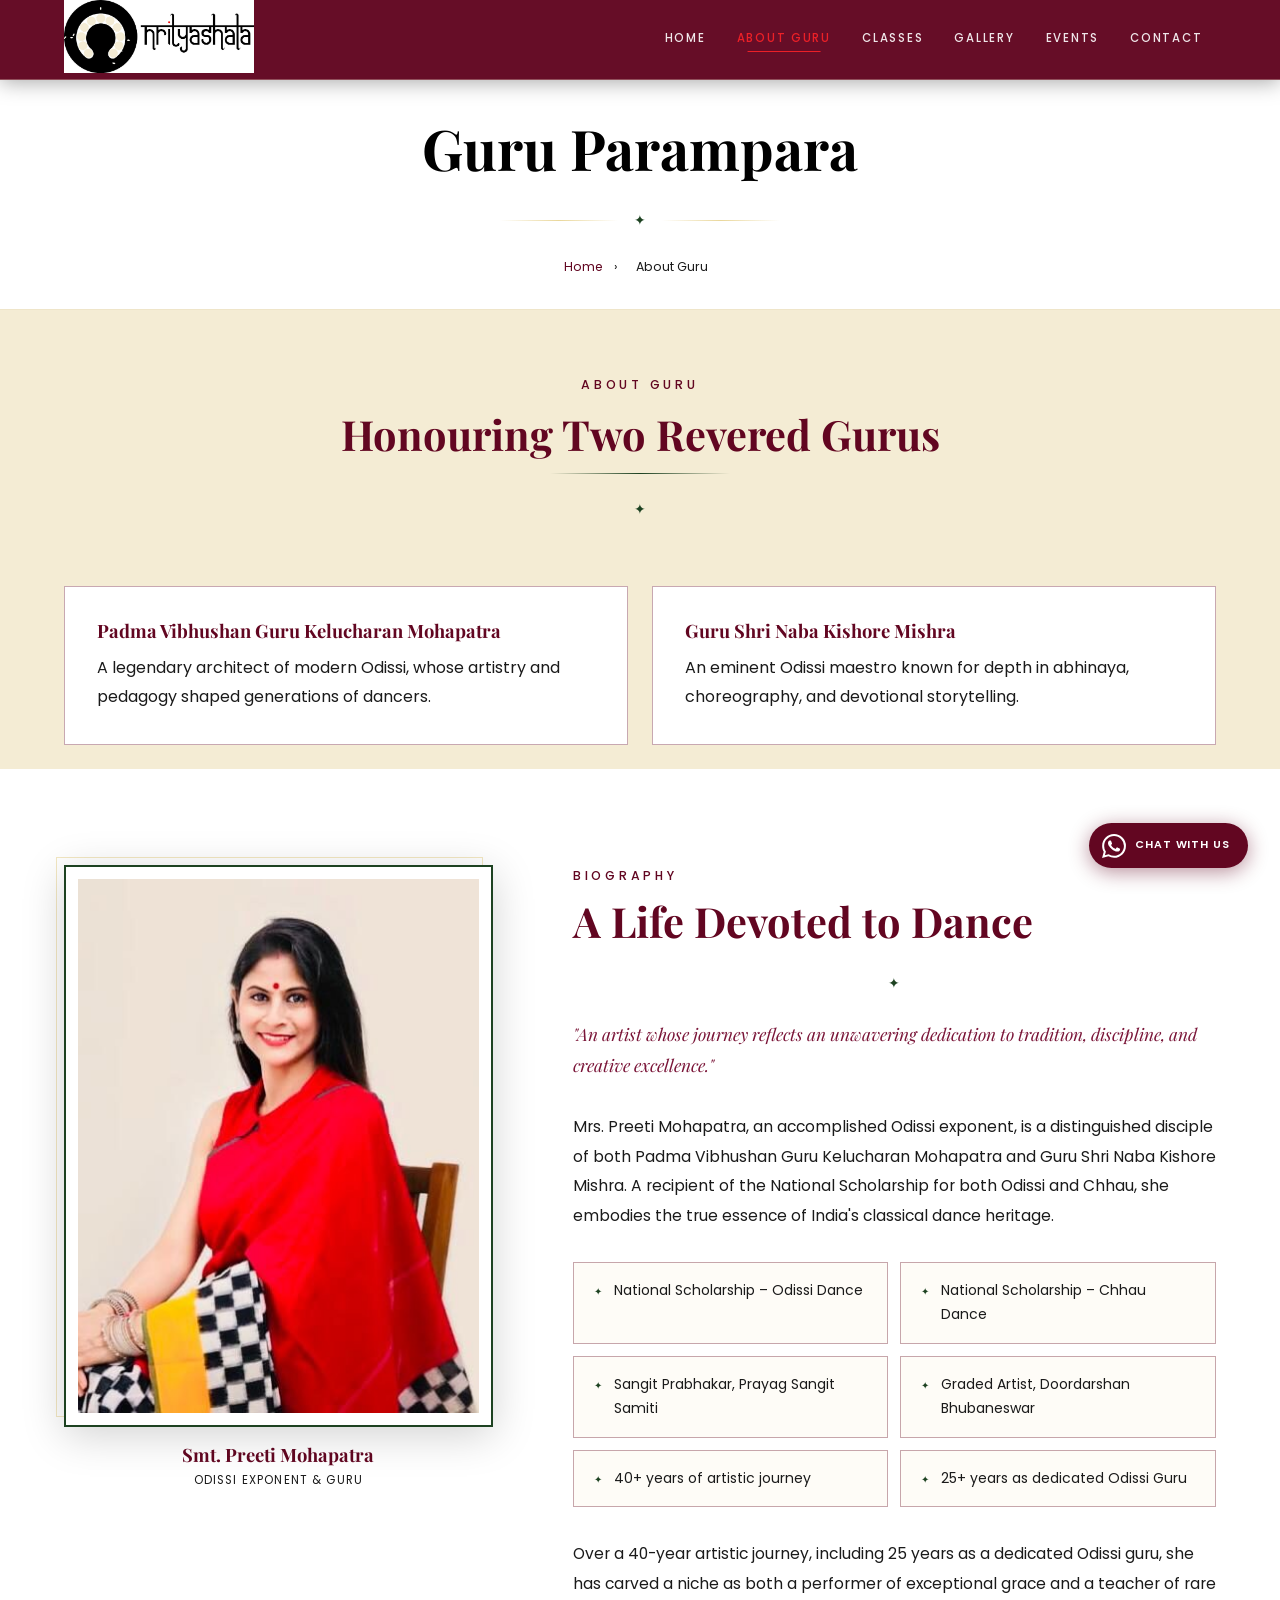
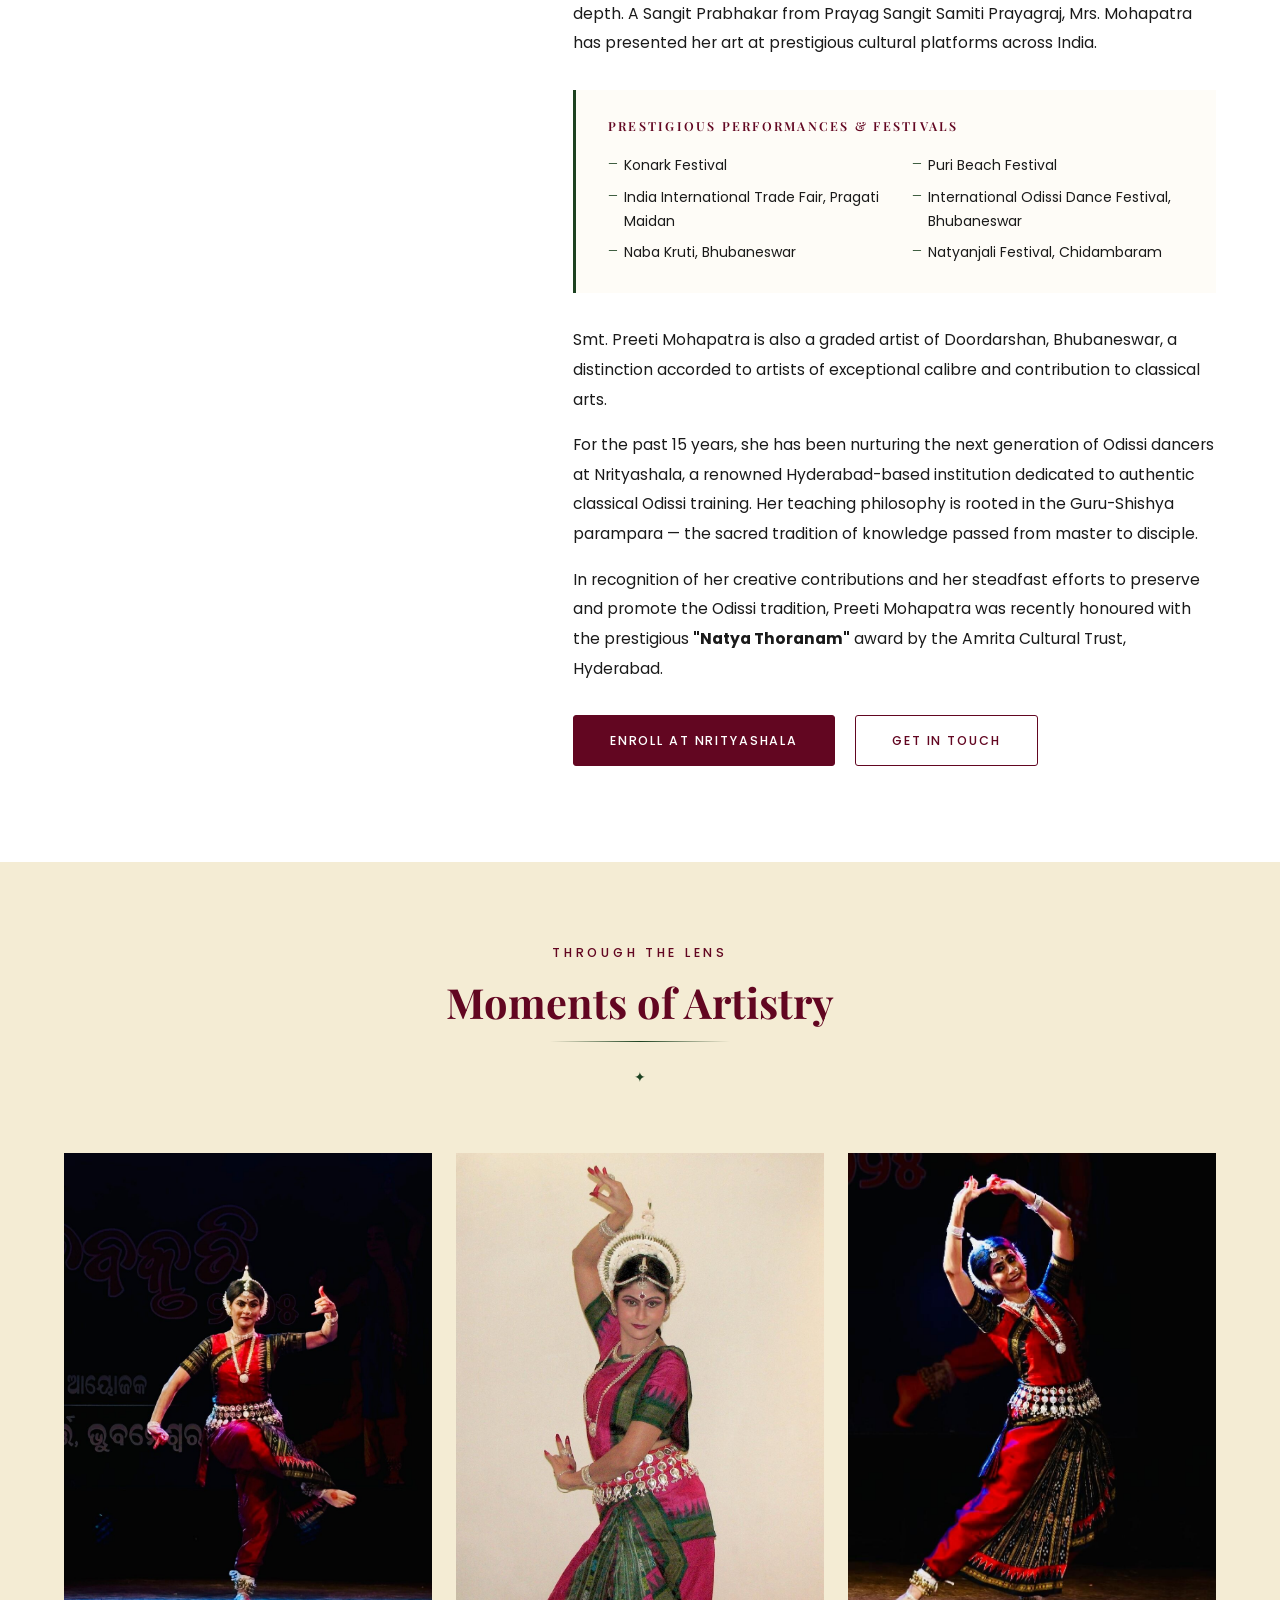
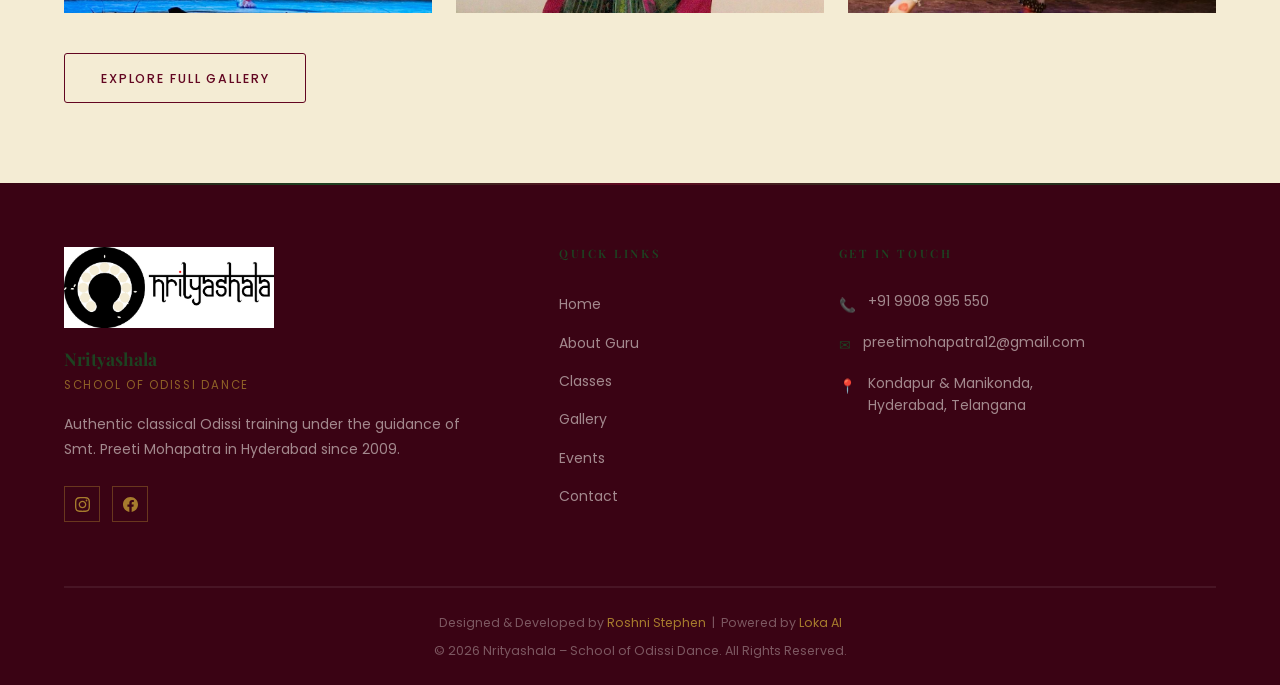
==== about.html @ 62e837a7 "Polish copy consistency and responsive logo sizing" ====
<!DOCTYPE html>
<html lang="en">
<head>
  <meta charset="UTF-8">
  <meta name="viewport" content="width=device-width, initial-scale=1.0">
  <meta name="description" content="About Smt. Preeti Mohapatra – Disciple of Padma Vibhushan Guru Kelucharan Mohapatra and Guru Shri Naba Kishore Mishra. Odissi exponent, National Scholarship recipient, and founder of Nrityashala, Hyderabad.">
  <meta name="keywords" content="Preeti Mohapatra, Odissi guru Hyderabad, Nrityashala, classical dance teacher, Kelucharan Mohapatra disciple, Odissi exponent, dance biography">
  <meta name="author" content="Roshni Stephen, Loka AI">
  <meta name="robots" content="index, follow">
  <link rel="canonical" href="https://nrityashala.lokaai.in/about.html">
  <meta property="og:title" content="About Guru Parampara | Nrityashala">
  <meta property="og:description" content="Disciple of Padma Vibhushan Guru Kelucharan Mohapatra and Guru Shri Naba Kishore Mishra. National Scholarship awardee and Odissi exponent at Nrityashala, Hyderabad.">
  <meta property="og:type" content="website">
  <meta property="og:url" content="https://nrityashala.lokaai.in/about.html">
  <meta property="og:image" content="https://nrityashala.lokaai.in/assets/images/guru/preeti.jpg">
  <meta property="og:site_name" content="Nrityashala">
  <meta name="twitter:card" content="summary_large_image">
  <meta name="twitter:title" content="About Guru Parampara | Nrityashala">
  <meta name="twitter:description" content="Odissi exponent and guru, disciple of Padma Vibhushan Guru Kelucharan Mohapatra and Guru Shri Naba Kishore Mishra.">
  <meta name="twitter:image" content="https://nrityashala.lokaai.in/assets/images/guru/preeti.jpg">
  <title>About Guru Parampara | Nrityashala, Hyderabad</title>
  <link rel="icon" type="image/jpeg" href="assets/images/favicon.jpg">
  <link rel="preconnect" href="https://fonts.googleapis.com">
  <link rel="preconnect" href="https://fonts.gstatic.com" crossorigin>
  <link href="https://fonts.googleapis.com/css2?family=Playfair+Display:ital,wght@0,400;0,600;0,700;1,400;1,600&family=Poppins:wght@300;400;500;600;700&display=swap" rel="stylesheet">
  <link rel="stylesheet" href="assets/css/style.css">
</head>
<body>

  <!-- Navigation -->
  <nav class="navbar navbar-solid" id="navbar" aria-label="Main navigation">
    <div class="container">
      <div class="navbar-inner">
        <a href="index.html" class="navbar-brand">
          <img src="assets/images/logo-wordmark.jpg" alt="Nrityashala Logo and Wordmark" width="46" height="46">
          <div class="navbar-brand-text">
            <span class="navbar-brand-name">Nrityashala</span>
            <span class="navbar-brand-tagline">School of Odissi Dance</span>
          </div>
        </a>
        <button class="hamburger" id="hamburger" aria-label="Toggle navigation" aria-expanded="false" aria-controls="navMenu">
          <span></span><span></span><span></span>
        </button>
        <ul class="nav-menu" id="navMenu">
          <li><a href="index.html">Home</a></li>
          <li><a href="about.html">About Guru</a></li>
          <li><a href="classes.html">Classes</a></li>
          <li><a href="gallery.html">Gallery</a></li>
          <li><a href="events.html">Events</a></li>
          <li><a href="contact.html">Contact</a></li>
        </ul>
      </div>
    </div>
  </nav>

  <!-- Page Header -->
  <header class="page-header" aria-labelledby="page-title">
    <div class="page-header-pattern"></div>
    <div class="container">
      <h1 id="page-title">Guru Parampara</h1>
      <div class="divider divider-dark"><span class="divider-icon">✦</span></div>
      <nav class="breadcrumb" aria-label="Breadcrumb">
        <a href="index.html">Home</a>
        <span aria-hidden="true">›</span>
        <span aria-current="page">About Guru</span>
      </nav>
    </div>
  </header>

  <section class="guru-lineage" aria-labelledby="guru-lineage-heading">
    <div class="container">
      <div class="section-header">
        <span class="section-subtitle fade-in">About Guru</span>
        <h2 id="guru-lineage-heading" class="fade-in delay-1">Honouring Two Revered Gurus</h2>
        <div class="divider fade-in delay-1"><span class="divider-icon">✦</span></div>
      </div>
      <div class="guru-lineage-grid">
        <article class="guru-lineage-card fade-in delay-1">
          <h3>Padma Vibhushan Guru Kelucharan Mohapatra</h3>
          <p>A legendary architect of modern Odissi, whose artistry and pedagogy shaped generations of dancers.</p>
        </article>
        <article class="guru-lineage-card fade-in delay-2">
          <h3>Guru Shri Naba Kishore Mishra</h3>
          <p>An eminent Odissi maestro known for depth in abhinaya, choreography, and devotional storytelling.</p>
        </article>
      </div>
    </div>
  </section>

  <!-- Bio Section -->
  <section class="about-bio" aria-labelledby="bio-heading">
    <div class="container">
      <div class="about-bio-grid">
        <!-- Portrait -->
        <aside class="about-portrait fade-in-left">
          <div class="about-portrait-frame">
            <img src="assets/images/guru/preeti.jpg" alt="Smt. Preeti Mohapatra – Odissi Guru" loading="eager">
          </div>
          <div class="about-portrait-caption">
            <h3>Smt. Preeti Mohapatra</h3>
            <p>Odissi Exponent &amp; Guru</p>
          </div>
        </aside>

        <!-- Biography Text -->
        <div class="about-bio-content">
          <span class="section-subtitle fade-in">Biography</span>
          <h2 id="bio-heading" class="fade-in delay-1">A Life Devoted to Dance</h2>
          <div class="divider fade-in delay-1"><span class="divider-icon">✦</span></div>

          <p class="lead fade-in delay-2">
            "An artist whose journey reflects an unwavering dedication to tradition, discipline, and creative excellence."
          </p>

          <p class="fade-in delay-2">
            Mrs. Preeti Mohapatra, an accomplished Odissi exponent, is a distinguished disciple of both
            Padma Vibhushan Guru Kelucharan Mohapatra and Guru Shri Naba Kishore Mishra. A
            recipient of the National Scholarship for both Odissi and Chhau, she embodies the true essence of
            India's classical dance heritage.
          </p>

          <div class="about-highlights fade-in delay-2">
            <div class="highlight-item">National Scholarship – Odissi Dance</div>
            <div class="highlight-item">National Scholarship – Chhau Dance</div>
            <div class="highlight-item">Sangit Prabhakar, Prayag Sangit Samiti</div>
            <div class="highlight-item">Graded Artist, Doordarshan Bhubaneswar</div>
            <div class="highlight-item">40+ years of artistic journey</div>
            <div class="highlight-item">25+ years as dedicated Odissi Guru</div>
          </div>

          <p class="fade-in delay-3">
            Over a 40-year artistic journey, including 25 years as a dedicated Odissi guru, she has carved a
            niche as both a performer of exceptional grace and a teacher of rare depth. A Sangit Prabhakar from
            Prayag Sangit Samiti Prayagraj, Mrs. Mohapatra has presented her art at prestigious cultural platforms
            across India.
          </p>

          <div class="performances-box fade-in delay-3">
            <h4>Prestigious Performances &amp; Festivals</h4>
            <ul class="performances-list">
              <li>Konark Festival</li>
              <li>Puri Beach Festival</li>
              <li>India International Trade Fair, Pragati Maidan</li>
              <li>International Odissi Dance Festival, Bhubaneswar</li>
              <li>Naba Kruti, Bhubaneswar</li>
              <li>Natyanjali Festival, Chidambaram</li>
            </ul>
          </div>

          <p class="fade-in delay-3">
            Smt. Preeti Mohapatra is also a graded artist of Doordarshan, Bhubaneswar, a distinction accorded
            to artists of exceptional calibre and contribution to classical arts.
          </p>

          <p class="fade-in delay-4">
            For the past 15 years, she has been nurturing the next generation of Odissi dancers at Nrityashala,
            a renowned Hyderabad-based institution dedicated to authentic classical Odissi training. Her teaching
            philosophy is rooted in the Guru-Shishya parampara — the sacred tradition of knowledge passed from
            master to disciple.
          </p>

          <p class="fade-in delay-4">
            In recognition of her creative contributions and her steadfast efforts to preserve and promote the
            Odissi tradition, Preeti Mohapatra was recently honoured with the prestigious <strong>"Natya Thoranam"</strong>
            award by the Amrita Cultural Trust, Hyderabad.
          </p>

          <div style="margin-top:2rem;" class="fade-in delay-4">
            <a href="classes.html" class="btn btn-primary" style="margin-right:1rem;">Enroll at Nrityashala</a>
            <a href="contact.html" class="btn btn-outline">Get in Touch</a>
          </div>
        </div>
      </div>
    </div>
  </section>

  <!-- Guru Gallery Section -->
  <section class="guru-gallery" aria-labelledby="guru-gallery-heading">
    <div class="container">
      <div class="section-header">
        <span class="section-subtitle fade-in">Through the Lens</span>
        <h2 id="guru-gallery-heading" class="fade-in delay-1">Moments of Artistry</h2>
        <div class="divider fade-in delay-1"><span class="divider-icon">✦</span></div>
      </div>
      <div class="guru-imgs-grid">
        <div class="guru-img-item fade-in delay-1"
             data-lightbox="assets/images/guru/guru-1.jpg"
             data-lightbox-group="guru-gallery">
          <img src="assets/images/guru/guru-1.jpg" alt="Smt. Preeti Mohapatra – Performance 1" loading="lazy">
          <div class="guru-img-overlay">⊕</div>
        </div>
        <div class="guru-img-item fade-in delay-2"
             data-lightbox="assets/images/guru/guru-2.jpg"
             data-lightbox-group="guru-gallery">
          <img src="assets/images/guru/guru-2.jpg" alt="Smt. Preeti Mohapatra – Performance 2" loading="lazy">
          <div class="guru-img-overlay">⊕</div>
        </div>
        <div class="guru-img-item fade-in delay-3"
             data-lightbox="assets/images/guru/guru-3.jpg"
             data-lightbox-group="guru-gallery">
          <img src="assets/images/guru/guru-3.jpg" alt="Smt. Preeti Mohapatra – Performance 3" loading="lazy">
          <div class="guru-img-overlay">⊕</div>
        </div>
      </div>
      <div class="text-center" style="margin-top:2.5rem;">
        <a href="gallery.html" class="btn btn-outline fade-in">Explore Full Gallery</a>
      </div>
    </div>
  </section>

  <!-- Footer -->
  <footer class="footer" role="contentinfo">
    <div class="container">
      <div class="footer-grid">
        <div class="footer-brand">
          <img src="assets/images/logo-wordmark.jpg" alt="Nrityashala Logo and Wordmark" loading="lazy">
          <h3>Nrityashala</h3>
          <p class="footer-tagline">School of Odissi Dance</p>
          <p>Authentic classical Odissi training under the guidance of Smt. Preeti Mohapatra in Hyderabad since 2009.</p>
          <div class="footer-social">
            <a href="https://www.instagram.com/nrityashala_hyd" target="_blank" rel="noopener" aria-label="Instagram">
              <svg viewBox="0 0 24 24"><path d="M12 2.163c3.204 0 3.584.012 4.85.07 3.252.148 4.771 1.691 4.919 4.919.058 1.265.069 1.645.069 4.849 0 3.205-.012 3.584-.069 4.849-.149 3.225-1.664 4.771-4.919 4.919-1.266.058-1.644.07-4.85.07-3.204 0-3.584-.012-4.849-.07-3.26-.149-4.771-1.699-4.919-4.92-.058-1.265-.07-1.644-.07-4.849 0-3.204.013-3.583.07-4.849.149-3.227 1.664-4.771 4.919-4.919 1.266-.057 1.645-.069 4.849-.069zm0-2.163c-3.259 0-3.667.014-4.947.072-4.358.2-6.78 2.618-6.98 6.98-.059 1.281-.073 1.689-.073 4.948 0 3.259.014 3.668.072 4.948.2 4.358 2.618 6.78 6.98 6.98 1.281.058 1.689.072 4.948.072 3.259 0 3.668-.014 4.948-.072 4.354-.2 6.782-2.618 6.979-6.98.059-1.28.073-1.689.073-4.948 0-3.259-.014-3.667-.072-4.947-.196-4.354-2.617-6.78-6.979-6.98-1.281-.059-1.69-.073-4.949-.073zm0 5.838c-3.403 0-6.162 2.759-6.162 6.162s2.759 6.163 6.162 6.163 6.162-2.759 6.162-6.163c0-3.403-2.759-6.162-6.162-6.162zm0 10.162c-2.209 0-4-1.79-4-4 0-2.209 1.791-4 4-4s4 1.791 4 4c0 2.21-1.791 4-4 4zm6.406-11.845c-.796 0-1.441.645-1.441 1.44s.645 1.44 1.441 1.44c.795 0 1.439-.645 1.439-1.44s-.644-1.44-1.439-1.44z"/></svg>
            </a>
            <a href="https://www.facebook.com/nrityashalaodissidance/" target="_blank" rel="noopener" aria-label="Facebook">
              <svg viewBox="0 0 24 24"><path d="M24 12.073c0-6.627-5.373-12-12-12s-12 5.373-12 12c0 5.99 4.388 10.954 10.125 11.854v-8.385H7.078v-3.47h3.047V9.43c0-3.007 1.792-4.669 4.533-4.669 1.312 0 2.686.235 2.686.235v2.953H15.83c-1.491 0-1.956.925-1.956 1.874v2.25h3.328l-.532 3.47h-2.796v8.385C19.612 23.027 24 18.062 24 12.073z"/></svg>
            </a>
          </div>
        </div>
        <div class="footer-nav-col">
          <h4>Quick Links</h4>
          <ul>
            <li><a href="index.html">Home</a></li>
            <li><a href="about.html">About Guru</a></li>
            <li><a href="classes.html">Classes</a></li>
            <li><a href="gallery.html">Gallery</a></li>
            <li><a href="events.html">Events</a></li>
            <li><a href="contact.html">Contact</a></li>
          </ul>
        </div>
        <div class="footer-contact-col">
          <h4>Get in Touch</h4>
          <div class="fc-row">
            <span class="fc-icon">📞</span>
            <a href="tel:+919908995550">+91 9908 995 550</a>
          </div>
          <div class="fc-row">
            <span class="fc-icon">✉</span>
            <a href="mailto:preetimohapatra12@gmail.com">preetimohapatra12@gmail.com</a>
          </div>
          <div class="fc-row">
            <span class="fc-icon">📍</span>
            <p>Kondapur &amp; Manikonda,<br>Hyderabad, Telangana</p>
          </div>
        </div>
      </div>
      <div class="footer-bottom">
        <p>Designed &amp; Developed by <a href="https://rs.lokaai.in/" target="_blank" rel="noopener">Roshni Stephen</a>&nbsp;&nbsp;|&nbsp;&nbsp;Powered by <a href="https://lokaai.in/" target="_blank" rel="noopener">Loka AI</a></p>
        <p>&copy; 2026 Nrityashala – School of Odissi Dance. All Rights Reserved.</p>
      </div>
    </div>
  </footer>

  <!-- WhatsApp FAB -->
  <a href="https://wa.me/919908995550" class="whatsapp-fab" target="_blank" rel="noopener" aria-label="Chat on WhatsApp">
    <span class="wa-pill">
      <svg viewBox="0 0 24 24" xmlns="http://www.w3.org/2000/svg"><path d="M17.472 14.382c-.297-.149-1.758-.867-2.03-.967-.273-.099-.471-.148-.67.15-.197.297-.767.966-.94 1.164-.173.199-.347.223-.644.075-.297-.15-1.255-.463-2.39-1.475-.883-.788-1.48-1.761-1.653-2.059-.173-.297-.018-.458.13-.606.134-.133.298-.347.446-.52.149-.174.198-.298.298-.497.099-.198.05-.371-.025-.52-.075-.149-.669-1.612-.916-2.207-.242-.579-.487-.5-.669-.51-.173-.008-.371-.01-.57-.01-.198 0-.52.074-.792.372-.272.297-1.04 1.016-1.04 2.479 0 1.462 1.065 2.875 1.213 3.074.149.198 2.096 3.2 5.077 4.487.709.306 1.262.489 1.694.625.712.227 1.36.195 1.871.118.571-.085 1.758-.719 2.006-1.413.248-.694.248-1.289.173-1.413-.074-.124-.272-.198-.57-.347m-5.421 7.403h-.004a9.87 9.87 0 01-5.031-1.378l-.361-.214-3.741.982.998-3.648-.235-.374a9.86 9.86 0 01-1.51-5.26c.001-5.45 4.436-9.884 9.888-9.884 2.64 0 5.122 1.03 6.988 2.898a9.825 9.825 0 012.893 6.994c-.003 5.45-4.437 9.884-9.885 9.884m8.413-18.297A11.815 11.815 0 0012.05 0C5.495 0 .16 5.335.157 11.892c0 2.096.547 4.142 1.588 5.945L.057 24l6.305-1.654a11.882 11.882 0 005.683 1.448h.005c6.554 0 11.89-5.335 11.893-11.893a11.821 11.821 0 00-3.48-8.413Z"/></svg>
      <span class="wa-label">Chat with us</span>
    </span>
  </a>

  <!-- Lightbox -->
  <div class="lightbox" id="lightbox" role="dialog" aria-label="Image viewer" aria-modal="true">
    <button class="lightbox-close" aria-label="Close">&#x2715;</button>
    <button class="lightbox-prev" aria-label="Previous">&#8249;</button>
    <img class="lightbox-img" src="" alt="Gallery image">
    <button class="lightbox-next" aria-label="Next">&#8250;</button>
    <div class="lightbox-counter" aria-live="polite"></div>
  </div>

  <script src="assets/js/main.js"></script>
</body>
</html>
---- assets/css/style.css ----
/* ===================================
   NRITYASHALA - School of Odissi Dance
   Main Stylesheet
   Author: Roshni Stephen / Loka AI
=================================== */

/* Import Google Fonts */
@import url('https://fonts.googleapis.com/css2?family=Playfair+Display:ital,wght@0,400;0,600;0,700;1,400;1,600&family=Poppins:wght@300;400;500;600;700&display=swap');

/* ===== 1. CSS VARIABLES & RESET ===== */
:root {
  --brand-white: #FFFFFF;
  --brand-apricot-white: #F4ECD4;
  --brand-maroon: #620621;
  --brand-black: #000000;
  --brand-alizarin-red: #EC2027;
  --brand-myrtle-green: #1D4221;

  --maroon: var(--brand-maroon);
  --maroon-light: #7A1538;
  --maroon-dark: #3A0314;
  --gold: var(--brand-myrtle-green);
  --gold-light: var(--brand-alizarin-red);
  --gold-dark: var(--maroon);
  --ivory: var(--brand-white);
  --ivory-dark: var(--brand-apricot-white);
  --charcoal: #000000;
  --charcoal-light: #1A1A1A;
  --white: var(--brand-white);

  --font-heading: 'Playfair Display', Georgia, serif;
  --font-body: 'Poppins', Arial, sans-serif;

  --nav-height: 80px;
  --transition: all 0.35s ease;
  --shadow-sm: 0 2px 10px rgba(0,0,0,0.08);
  --shadow: 0 4px 20px rgba(0,0,0,0.12);
  --shadow-lg: 0 8px 40px rgba(0,0,0,0.18);
  --shadow-gold: 0 4px 20px rgba(29,66,33,0.25);
  --border-gold: 1px solid rgba(98,6,33,0.35);
  --radius: 3px;
}

*, *::before, *::after {
  box-sizing: border-box;
  margin: 0;
  padding: 0;
}

html {
  scroll-behavior: smooth;
  font-size: 16px;
  overflow-x: hidden;
}

body {
  font-family: var(--font-body);
  color: var(--charcoal);
  background-color: var(--ivory);
  line-height: 1.7;
  overflow-x: hidden;
}

img { max-width: 100%; height: auto; display: block; }
a { text-decoration: none; color: inherit; transition: var(--transition); }
ul { list-style: none; }
button { cursor: pointer; border: none; background: none; font-family: inherit; }

/* ===== 2. TYPOGRAPHY ===== */
h1, h2, h3, h4, h5, h6 {
  font-family: var(--font-heading);
  font-weight: 700;
  line-height: 1.3;
  color: var(--maroon);
}
h1 { font-size: clamp(2rem, 5vw, 3.5rem); }
h2 { font-size: clamp(1.6rem, 3.5vw, 2.6rem); }
h3 { font-size: clamp(1.2rem, 2.5vw, 1.75rem); }
h4 { font-size: clamp(1rem, 1.8vw, 1.3rem); }

p { margin-bottom: 1rem; color: var(--charcoal-light); }
p:last-child { margin-bottom: 0; }
a:hover { color: var(--gold-light); }

/* ===== 3. LAYOUT UTILITIES ===== */
.container {
  max-width: 1200px;
  margin: 0 auto;
  padding: 0 1.5rem;
}

.section { padding: 6rem 0; }
.section-sm { padding: 4rem 0; }

.section-alt { background-color: var(--ivory-dark); }
.section-dark {
  background-color: var(--maroon-dark);
  color: var(--ivory);
}
.section-dark h1,.section-dark h2,.section-dark h3,.section-dark h4 { color: var(--gold); }
.section-dark p { color: rgba(250,247,242,0.82); }

.section-header { text-align: center; margin-bottom: 4rem; }
.section-header h2 { margin-bottom: 0.5rem; }

.section-subtitle {
  display: block;
  font-family: var(--font-body);
  font-size: 0.78rem;
  font-weight: 500;
  letter-spacing: 0.3em;
  text-transform: uppercase;
  color: var(--gold-dark);
  margin-bottom: 0.75rem;
}
.section-dark .section-subtitle { color: var(--gold-light); }

/* Dividers */
.divider {
  display: flex;
  align-items: center;
  gap: 1rem;
  margin: 1.5rem auto;
  max-width: 280px;
}
.divider::before, .divider::after {
  content: '';
  flex: 1;
  height: 1px;
  background: linear-gradient(to right, transparent, var(--gold), transparent);
}
.divider-icon { color: var(--gold); font-size: 0.85rem; flex-shrink: 0; }
.divider-dark::before,.divider-dark::after {
  background: linear-gradient(to right, transparent, rgba(212,175,55,0.5), transparent);
}

/* Buttons */
.btn {
  display: inline-block;
  padding: 0.85rem 2.25rem;
  font-family: var(--font-body);
  font-size: 0.78rem;
  font-weight: 500;
  letter-spacing: 0.15em;
  text-transform: uppercase;
  border-radius: var(--radius);
  transition: var(--transition);
  cursor: pointer;
}
.btn-primary {
  background: var(--maroon);
  color: var(--white);
  border: 1px solid var(--maroon);
}
.btn-primary:hover {
  background: var(--gold-light);
  color: var(--white);
  box-shadow: var(--shadow);
  transform: translateY(-2px);
}
.btn-outline {
  background: transparent;
  color: var(--maroon);
  border: 1px solid var(--maroon);
}
.btn-outline:hover {
  background: var(--maroon);
  color: var(--white);
  transform: translateY(-2px);
}
.btn-gold {
  background: var(--maroon);
  color: var(--white);
  border: 1px solid var(--maroon);
  font-weight: 600;
}
.btn-gold:hover {
  background: var(--gold-light);
  color: var(--white);
  box-shadow: var(--shadow-gold);
  transform: translateY(-2px);
}
.btn-outline-gold {
  background: transparent;
  color: var(--white);
  border: 1px solid rgba(255,255,255,0.7);
}
.btn-outline-gold:hover {
  background: var(--gold-light);
  color: var(--white);
  transform: translateY(-2px);
}

/* Scroll Animation Classes */
.fade-in {
  opacity: 0;
  transform: translateY(35px);
  transition: opacity 0.75s ease, transform 0.75s ease;
}
.fade-in.visible { opacity: 1; transform: translateY(0); }

.fade-in-left {
  opacity: 0;
  transform: translateX(-40px);
  transition: opacity 0.75s ease, transform 0.75s ease;
}
.fade-in-left.visible { opacity: 1; transform: translateX(0); }

.fade-in-right {
  opacity: 0;
  transform: translateX(40px);
  transition: opacity 0.75s ease, transform 0.75s ease;
}
.fade-in-right.visible { opacity: 1; transform: translateX(0); }

.delay-1 { transition-delay: 0.1s; }
.delay-2 { transition-delay: 0.2s; }
.delay-3 { transition-delay: 0.3s; }
.delay-4 { transition-delay: 0.4s; }
.delay-5 { transition-delay: 0.5s; }
.delay-6 { transition-delay: 0.6s; }

/* ===== 4. NAVBAR ===== */
.navbar {
  position: fixed;
  top: 0;
  left: 0;
  right: 0;
  z-index: 1000;
  height: var(--nav-height);
  transition: background 0.4s ease, box-shadow 0.4s ease, border-color 0.4s ease;
  background: transparent;
}
.navbar.scrolled {
  background: rgba(98,6,33,0.97);
  backdrop-filter: blur(12px);
  -webkit-backdrop-filter: blur(12px);
  box-shadow: 0 2px 20px rgba(0,0,0,0.35);
  border-bottom: 1px solid rgba(244,236,212,0.3);
}
.navbar-solid {
  background: rgba(98,6,33,0.97) !important;
  border-bottom: 1px solid rgba(244,236,212,0.3);
  box-shadow: 0 2px 20px rgba(0,0,0,0.25);
}
.navbar-inner {
  display: flex;
  align-items: center;
  justify-content: space-between;
  height: 100%;
  position: relative;
}
.navbar-brand {
  display: flex;
  align-items: center;
  gap: 0.35rem;
}
.navbar-brand img {
  max-width: 190px;
  width: 100%;
  height: auto;
  border-radius: 0;
  object-fit: contain;
  border: none;
  flex-shrink: 0;
}
.navbar-brand-text {
  position: absolute;
  width: 1px;
  height: 1px;
  padding: 0;
  margin: -1px;
  overflow: hidden;
  clip: rect(0, 0, 0, 0);
  white-space: nowrap;
  border: 0;
}
.navbar-brand-name {
  font-family: var(--font-heading);
  font-size: 1.1rem;
  font-weight: 700;
  color: var(--ivory);
  letter-spacing: 0.02em;
}
.navbar-brand-tagline {
  font-size: 0.6rem;
  color: rgba(255,255,255,0.85);
  letter-spacing: 0.15em;
  text-transform: uppercase;
}
.nav-menu {
  display: flex;
  align-items: center;
  gap: 0.25rem;
}
.nav-menu a {
  font-size: 0.72rem;
  font-weight: 500;
  letter-spacing: 0.15em;
  text-transform: uppercase;
  color: rgba(255,255,255,0.9);
  padding: 0.5rem 0.85rem;
  border-radius: var(--radius);
  position: relative;
  transition: color 0.3s ease;
}
.nav-menu a::after {
  content: '';
  position: absolute;
  bottom: 2px;
  left: 50%;
  transform: translateX(-50%);
  width: 0;
  height: 1px;
  background: var(--gold-light);
  transition: width 0.3s ease;
}
.nav-menu a:hover, .nav-menu a.active { color: var(--gold-light); }
.nav-menu a:hover::after, .nav-menu a.active::after { width: 60%; }

.hamburger {
  display: none;
  flex-direction: column;
  gap: 5px;
  padding: 0.5rem;
}
.hamburger span {
  display: block;
  width: 22px;
  height: 2px;
  background: var(--ivory);
  border-radius: 2px;
  transition: var(--transition);
}
.hamburger.active span:nth-child(1) { transform: translateY(7px) rotate(45deg); }
.hamburger.active span:nth-child(2) { opacity: 0; width: 0; }
.hamburger.active span:nth-child(3) { transform: translateY(-7px) rotate(-45deg); }

/* ===== 5. HERO ===== */
.hero {
  position: relative;
  height: 100vh;
  min-height: 620px;
  display: flex;
  align-items: center;
  justify-content: center;
  overflow: hidden;
}
.hero-bg {
  position: absolute;
  inset: 0;
  background-image: url('../images/gallery/whatsapp%20image%202026-05-31%20at%207.32.37%20pm.jpg');
  background-size: cover;
  background-position: center 15%;
  transform: scale(1.06);
  transition: transform 10s ease;
}
.hero.loaded .hero-bg { transform: scale(1); }
.hero-overlay {
  position: absolute;
  inset: 0;
  background: linear-gradient(
    160deg,
    rgba(58,3,20,0.84) 0%,
    rgba(98,6,33,0.62) 45%,
    rgba(58,3,20,0.9) 100%
  );
}
.hero-decorative {
  position: absolute;
  inset: 0;
  background-image:
    radial-gradient(ellipse 60% 50% at 15% 50%, rgba(212,175,55,0.06) 0%, transparent 100%),
    radial-gradient(ellipse 40% 60% at 85% 30%, rgba(212,175,55,0.05) 0%, transparent 100%);
  pointer-events: none;
}
.hero-content {
  position: relative;
  z-index: 2;
  text-align: center;
  color: var(--ivory);
  padding: 0 1.5rem;
  max-width: 860px;
}
.hero-eyebrow {
  display: inline-block;
  font-size: 0.7rem;
  letter-spacing: 0.45em;
  text-transform: uppercase;
  color: var(--gold);
  margin-bottom: 1.5rem;
  padding: 0.4rem 1.5rem;
  border: 1px solid rgba(212,175,55,0.4);
}
.hero-title {
  font-family: var(--font-heading);
  font-size: clamp(2.4rem, 6vw, 4rem);
  font-weight: 700;
  color: var(--ivory);
  line-height: 1.12;
  margin-bottom: 0.75rem;
  text-shadow: 0 2px 20px rgba(0,0,0,0.5);
}
.hero-title span { color: var(--gold); display: block; }
.hero-subtitle {
  font-family: var(--font-heading);
  font-style: italic;
  font-size: clamp(1rem, 2.5vw, 1.35rem);
  color: rgba(250,247,242,0.82);
  margin-bottom: 0.5rem;
}
.hero-tagline {
  font-size: 0.72rem;
  letter-spacing: 0.25em;
  text-transform: uppercase;
  color: rgba(212,175,55,0.75);
  margin-bottom: 3rem;
}
.hero-divider {
  display: flex;
  align-items: center;
  gap: 0.75rem;
  justify-content: center;
  margin-bottom: 2.5rem;
}
.hero-divider::before, .hero-divider::after {
  content: '';
  width: 60px;
  height: 1px;
  background: rgba(212,175,55,0.5);
}
.hero-divider-icon { color: var(--gold); font-size: 0.85rem; }
.hero-cta { display: flex; gap: 1rem; justify-content: center; flex-wrap: wrap; }
.hero-bottom {
  position: absolute;
  bottom: 2.5rem;
  left: 50%;
  transform: translateX(-50%);
  z-index: 2;
}
.scroll-hint {
  display: flex;
  flex-direction: column;
  align-items: center;
  gap: 0.5rem;
  color: rgba(212,175,55,0.6);
  font-size: 0.65rem;
  letter-spacing: 0.3em;
  text-transform: uppercase;
  animation: scrollBounce 2.5s ease-in-out infinite;
}
.scroll-arrow {
  width: 20px;
  height: 20px;
  border-right: 1px solid rgba(212,175,55,0.5);
  border-bottom: 1px solid rgba(212,175,55,0.5);
  transform: rotate(45deg);
}
@keyframes scrollBounce {
  0%, 100% { transform: translateY(0); opacity: 0.6; }
  50% { transform: translateY(10px); opacity: 1; }
}

/* ===== 6. PAGE HEADER ===== */
.page-header {
  padding-top: calc(var(--nav-height) + 2rem);
  padding-bottom: 2rem;
  background: var(--ivory);
  text-align: center;
  position: relative;
  overflow: hidden;
  border-bottom: 1px solid rgba(201,168,76,0.3);
}
.page-header::before {
  display: none;
}
.page-header-pattern {
  display: none;
}
.page-header h1 {
  color: var(--charcoal);
  position: relative;
  margin-bottom: 0.75rem;
}
.page-header .page-subtitle {
  font-size: 0.85rem;
  letter-spacing: 0.12em;
  color: var(--gold-dark);
  text-transform: uppercase;
  position: relative;
  margin-bottom: 1rem;
}
.page-header .breadcrumb {
  font-size: 0.78rem;
  color: var(--charcoal-light);
  position: relative;
}
.page-header .breadcrumb a { color: var(--gold-dark); }
.page-header .breadcrumb a:hover { color: var(--gold); }
.page-header .breadcrumb span { margin: 0 0.5rem; }

/* ===== 7. WELCOME SECTION ===== */
.welcome-section { padding: 7rem 0; background: var(--ivory); }
.welcome-grid {
  display: grid;
  grid-template-columns: 3fr 2fr;
  gap: 6rem;
  align-items: center;
}
.welcome-text h2 { margin-bottom: 1.5rem; }
.welcome-text p { font-size: 1rem; line-height: 1.85; }
.welcome-quote {
  border-left: 3px solid var(--gold);
  padding: 1rem 1.5rem;
  margin: 2rem 0;
  background: rgba(212,175,55,0.05);
}
.welcome-quote p {
  font-family: var(--font-heading);
  font-style: italic;
  font-size: 1.05rem;
  color: var(--maroon);
  margin: 0;
  line-height: 1.6;
}
.welcome-stats {
  display: grid;
  grid-template-columns: repeat(3, 1fr);
  gap: 1px;
  margin-top: 2.5rem;
  border: var(--border-gold);
}
.stat-item {
  text-align: center;
  padding: 1.75rem 1rem;
  background: var(--ivory);
  border-right: var(--border-gold);
  transition: background 0.3s ease;
}
.stat-item:last-child { border-right: none; }
.stat-item:hover { background: rgba(212,175,55,0.05); }
.stat-number {
  font-family: var(--font-heading);
  font-size: 2.25rem;
  font-weight: 700;
  color: var(--maroon);
  line-height: 1;
  margin-bottom: 0.4rem;
}
.stat-label {
  font-size: 0.7rem;
  font-weight: 500;
  letter-spacing: 0.12em;
  text-transform: uppercase;
  color: var(--charcoal-light);
}
.welcome-image { position: relative; }
.welcome-image-frame {
  position: relative;
  border: 2px solid var(--gold);
  padding: 0.75rem;
  background: var(--white);
  box-shadow: var(--shadow-lg);
}
.welcome-image-frame::before {
  content: '';
  position: absolute;
  top: -12px; left: -12px;
  right: 8px; bottom: 8px;
  border: 1px solid rgba(212,175,55,0.3);
  pointer-events: none;
  z-index: -1;
}
.welcome-image-frame img {
  width: 100%;
  aspect-ratio: 3/4;
  object-fit: cover;
  object-position: top;
}
.welcome-image-caption {
  text-align: center;
  padding: 0.75rem;
  font-size: 0.72rem;
  letter-spacing: 0.12em;
  text-transform: uppercase;
  color: var(--gold-dark);
  font-weight: 500;
}

/* ===== 8. ODISSI INTRO ===== */
.odissi-section { padding: 7rem 0; background: var(--gold); color: rgba(255,255,255,0.92); position: relative; overflow: hidden; }
.odissi-section::before {
  content: '';
  position: absolute;
  top: -30%;
  left: -20%;
  width: 140%;
  height: 160%;
  background: radial-gradient(ellipse at 60% 40%, rgba(212,175,55,0.07) 0%, transparent 60%);
  pointer-events: none;
}
.odissi-content { text-align: center; max-width: 820px; margin: 0 auto; position: relative; }
.odissi-content h2 { color: var(--white); margin-bottom: 1.5rem; }
.odissi-content p { font-size: 1.02rem; line-height: 1.9; margin-bottom: 1.25rem; color: rgba(250,247,242,0.88); }
.odissi-features {
  display: grid;
  grid-template-columns: repeat(3, 1fr);
  gap: 2rem;
  margin-top: 4.5rem;
}
.odissi-feature {
  padding: 2.25rem 1.5rem;
  border: 1px solid rgba(212,175,55,0.2);
  background: rgba(255,255,255,0.03);
  text-align: center;
  transition: var(--transition);
}
.odissi-feature:hover {
  border-color: rgba(212,175,55,0.5);
  background: rgba(212,175,55,0.06);
  transform: translateY(-5px);
}
.odissi-feature-icon { font-size: 2.75rem; margin-bottom: 1rem; display: block; }
.odissi-feature h4 { color: var(--gold); margin-bottom: 0.75rem; }
.odissi-feature p { font-size: 0.875rem; color: rgba(250,247,242,0.82); margin: 0; }

/* ===== 9. GURU PREVIEW ===== */
.guru-preview { padding: 7rem 0; background: var(--ivory); }
.guru-preview-grid {
  display: grid;
  grid-template-columns: 5fr 7fr;
  gap: 5rem;
  align-items: center;
}
.guru-preview-image { position: relative; }
.guru-preview-image::before {
  content: '';
  position: absolute;
  top: -16px; left: -16px;
  width: 100%; height: 100%;
  border: 2px solid var(--gold);
  z-index: 0;
}
.guru-preview-image img {
  position: relative;
  z-index: 1;
  width: 100%;
  aspect-ratio: 3/4;
  object-fit: cover;
  object-position: top;
  box-shadow: var(--shadow-lg);
}
.guru-preview-text .section-subtitle { display: block; margin-bottom: 0.5rem; }
.guru-preview-text h2 { margin-bottom: 0.5rem; }
.guru-preview-text > h3 {
  font-size: 1rem;
  font-weight: 400;
  font-style: italic;
  color: var(--gold-dark);
  margin-bottom: 2rem;
  font-family: var(--font-heading);
}
.guru-preview-text p { line-height: 1.88; }
.guru-award-box {
  margin: 2rem 0;
  padding: 1.5rem 2rem;
  border: var(--border-gold);
  background: rgba(107,31,31,0.04);
}
.guru-award-box h5 {
  font-size: 0.72rem;
  font-weight: 600;
  letter-spacing: 0.18em;
  text-transform: uppercase;
  color: var(--gold-dark);
  margin-bottom: 1rem;
}
.award-item {
  display: flex;
  gap: 0.75rem;
  font-size: 0.875rem;
  color: var(--charcoal-light);
  margin-bottom: 0.65rem;
  align-items: flex-start;
}
.award-item:last-child { margin-bottom: 0; }
.award-item::before {
  content: '✦';
  color: var(--gold);
  font-size: 0.65rem;
  flex-shrink: 0;
  margin-top: 0.25rem;
}
.guru-lineage-inline {
  display: grid;
  gap: 0.75rem;
  margin: 1.5rem 0;
}
.guru-lineage-inline span {
  display: block;
  padding: 0.8rem 1rem;
  border-left: 3px solid var(--gold);
  background: var(--ivory-dark);
  color: var(--maroon);
  font-weight: 500;
}

.guru-lineage {
  padding: 4rem 0 1.5rem;
  background: var(--ivory-dark);
}
.guru-lineage-grid {
  display: grid;
  grid-template-columns: repeat(2, 1fr);
  gap: 1.5rem;
}
.guru-lineage-card {
  background: var(--white);
  border: var(--border-gold);
  padding: 2rem;
}
.guru-lineage-card h3 {
  font-size: 1.15rem;
  margin-bottom: 0.75rem;
}
.guru-lineage-card p {
  margin: 0;
  line-height: 1.8;
}

.brand-values-section {
  padding: 6rem 0;
  background: var(--ivory-dark);
}
.brand-values-grid {
  display: grid;
  grid-template-columns: repeat(3, 1fr);
  gap: 1.5rem;
}
.brand-value-card {
  background: var(--white);
  border: var(--border-gold);
  padding: 2rem;
  transition: var(--transition);
}
.brand-value-card:hover {
  transform: translateY(-5px);
  box-shadow: var(--shadow);
}
.brand-value-card h3 {
  margin-bottom: 0.75rem;
}
.brand-tagline-text {
  font-family: var(--font-heading);
  font-size: 1.2rem;
  color: var(--gold);
}

/* ===== 10. GALLERY HIGHLIGHTS (HOME) ===== */
.gallery-highlights { padding: 7rem 0; background: var(--ivory-dark); }
.gallery-highlights-grid {
  display: grid;
  grid-template-columns: repeat(4, 1fr);
  grid-template-rows: auto auto;
  gap: 0.6rem;
  margin-top: 1rem;
}
.gallery-highlights-grid .g-item {
  overflow: hidden;
  position: relative;
  cursor: pointer;
}
.gallery-highlights-grid .g-item:nth-child(1) {
  grid-column: span 2;
  grid-row: span 2;
}
.gallery-highlights-grid .g-item img {
  width: 100%;
  height: 100%;
  object-fit: cover;
  min-height: 180px;
  transition: transform 0.55s ease;
}
.gallery-highlights-grid .g-item:nth-child(1) img { min-height: 380px; }
.gallery-highlights-grid .g-item:hover img { transform: scale(1.08); }
.g-overlay {
  position: absolute;
  inset: 0;
  background: rgba(107,31,31,0.65);
  display: flex;
  align-items: center;
  justify-content: center;
  opacity: 0;
  transition: var(--transition);
}
.g-item:hover .g-overlay { opacity: 1; }
.g-overlay-icon { color: var(--gold); font-size: 1.5rem; }

/* ===== 11. EVENTS HIGHLIGHTS (HOME) ===== */
.events-highlights { padding: 7rem 0; background: var(--ivory); }
.events-hl-grid {
  display: grid;
  grid-template-columns: repeat(3, 1fr);
  gap: 2rem;
}
.event-hl-card {
  border: var(--border-gold);
  padding: 2rem;
  background: var(--white);
  transition: var(--transition);
  position: relative;
  overflow: hidden;
}
.event-hl-card::before {
  content: '';
  position: absolute;
  top: 0; left: 0;
  width: 3px;
  height: 0;
  background: var(--gold);
  transition: height 0.35s ease;
}
.event-hl-card:hover { box-shadow: var(--shadow-lg); transform: translateY(-5px); }
.event-hl-card:hover::before { height: 100%; }
.event-hl-type {
  font-size: 0.68rem;
  font-weight: 600;
  letter-spacing: 0.2em;
  text-transform: uppercase;
  color: var(--gold-dark);
  margin-bottom: 0.75rem;
}
.event-hl-card h4 { margin-bottom: 0.5rem; font-size: 1.05rem; }
.event-hl-card p { font-size: 0.875rem; line-height: 1.7; }
.event-hl-date {
  margin-top: 1.25rem;
  font-size: 0.75rem;
  color: var(--charcoal-light);
  display: flex;
  align-items: center;
  gap: 0.4rem;
}

/* ===== 12. CONTACT PREVIEW ===== */
.contact-preview { padding: 7rem 0; background: var(--maroon); }
.contact-preview-grid {
  display: grid;
  grid-template-columns: 1fr 1fr;
  gap: 5rem;
  align-items: center;
}
.contact-preview h2 { color: var(--gold); margin-bottom: 1rem; }
.contact-preview p { font-size: 1.02rem; margin-bottom: 2rem; color: rgba(250,247,242,0.88); }
.contact-detail-items { display: flex; flex-direction: column; gap: 1rem; }
.contact-detail-row {
  display: flex;
  align-items: center;
  gap: 1rem;
  color: rgba(250,247,242,0.82);
}
.contact-detail-icon {
  width: 44px;
  height: 44px;
  border: 1px solid rgba(212,175,55,0.35);
  display: flex;
  align-items: center;
  justify-content: center;
  color: var(--gold);
  font-size: 1rem;
  flex-shrink: 0;
}
.contact-detail-row a { color: rgba(250,247,242,0.82); }
.contact-detail-row a:hover { color: var(--gold); }
.contact-right-box {
  background: rgba(255,255,255,0.05);
  border: 1px solid rgba(212,175,55,0.2);
  padding: 3rem;
  text-align: center;
}
.contact-right-box h3 { color: var(--gold); margin-bottom: 1rem; }
.contact-right-box p { margin-bottom: 2rem; color: rgba(250,247,242,0.88); }

/* ===== 13. ABOUT GURU PAGE ===== */
.about-bio { padding: 6rem 0; background: var(--ivory); }
.about-bio-grid {
  display: grid;
  grid-template-columns: 2fr 3fr;
  gap: 5rem;
  align-items: start;
}
.about-portrait { position: sticky; top: calc(var(--nav-height) + 2rem); }
.about-portrait-frame {
  border: 2px solid var(--gold);
  padding: 0.75rem;
  background: var(--white);
  box-shadow: var(--shadow-lg);
  position: relative;
}
.about-portrait-frame::before {
  content: '';
  position: absolute;
  top: -10px; left: -10px;
  right: 8px; bottom: 8px;
  border: 1px solid rgba(212,175,55,0.3);
  pointer-events: none;
  z-index: -1;
}
.about-portrait-frame img {
  width: 100%;
  aspect-ratio: 3/4;
  object-fit: cover;
  object-position: top;
}
.about-portrait-caption {
  text-align: center;
  padding: 1rem 0.5rem 0.25rem;
}
.about-portrait-caption h3 { font-size: 1.15rem; color: var(--maroon); margin-bottom: 0.2rem; }
.about-portrait-caption p {
  font-size: 0.72rem;
  color: var(--charcoal-light);
  letter-spacing: 0.1em;
  text-transform: uppercase;
  margin: 0;
}
.about-bio-content .section-subtitle { display: block; margin-bottom: 0.5rem; }
.about-bio-content h2 { margin-bottom: 0.5rem; }
.about-bio-content .lead {
  font-family: var(--font-heading);
  font-style: italic;
  font-size: 1.08rem;
  color: var(--maroon-light);
  line-height: 1.75;
  margin-bottom: 2rem;
}
.about-bio-content p { font-size: 0.975rem; line-height: 1.9; }
.about-highlights {
  display: grid;
  grid-template-columns: 1fr 1fr;
  gap: 0.75rem;
  margin: 2rem 0;
}
.highlight-item {
  display: flex;
  gap: 0.75rem;
  padding: 1rem 1.25rem;
  border: var(--border-gold);
  background: rgba(212,175,55,0.04);
  font-size: 0.875rem;
  color: var(--charcoal-light);
  align-items: flex-start;
  transition: var(--transition);
}
.highlight-item:hover { background: rgba(212,175,55,0.09); }
.highlight-item::before {
  content: '✦';
  color: var(--gold);
  font-size: 0.65rem;
  flex-shrink: 0;
  margin-top: 0.25rem;
}
.performances-box {
  margin: 2rem 0;
  padding: 1.75rem 2rem;
  border-left: 3px solid var(--gold);
  background: rgba(212,175,55,0.04);
}
.performances-box h4 {
  font-size: 0.78rem;
  font-weight: 600;
  letter-spacing: 0.18em;
  text-transform: uppercase;
  color: var(--gold-dark);
  margin-bottom: 1.25rem;
}
.performances-list {
  display: grid;
  grid-template-columns: 1fr 1fr;
  gap: 0.5rem 2rem;
}
.performances-list li {
  font-size: 0.875rem;
  color: var(--charcoal-light);
  padding-left: 1rem;
  position: relative;
}
.performances-list li::before {
  content: '—';
  position: absolute;
  left: 0;
  color: var(--gold);
  font-size: 0.7rem;
}

/* Guru extra images */
.guru-gallery { padding: 5rem 0; background: var(--ivory-dark); }
.guru-imgs-grid {
  display: grid;
  grid-template-columns: repeat(3, 1fr);
  gap: 1.5rem;
}
.guru-img-item {
  overflow: hidden;
  cursor: pointer;
  position: relative;
}
.guru-img-item img {
  width: 100%;
  aspect-ratio: 4/5;
  object-fit: cover;
  transition: transform 0.55s ease;
}
.guru-img-item:hover img { transform: scale(1.06); }
.guru-img-overlay {
  position: absolute;
  inset: 0;
  background: rgba(107,31,31,0.6);
  display: flex;
  align-items: center;
  justify-content: center;
  opacity: 0;
  transition: var(--transition);
  color: var(--gold);
  font-size: 1.5rem;
}
.guru-img-item:hover .guru-img-overlay { opacity: 1; }

/* ===== 14. CLASSES PAGE ===== */
.classes-intro { padding: 6rem 0; background: var(--ivory); }
.dance-info-grid {
  display: grid;
  grid-template-columns: repeat(3, 1fr);
  gap: 2rem;
  margin-top: 3.5rem;
}
.dance-info-card {
  background: var(--white);
  border: var(--border-gold);
  padding: 2.5rem 2rem;
  text-align: center;
  transition: var(--transition);
  position: relative;
  overflow: hidden;
}
.dance-info-card::after {
  content: '';
  position: absolute;
  bottom: 0; left: 0; right: 0;
  height: 3px;
  background: linear-gradient(to right, var(--maroon), var(--gold));
  transform: scaleX(0);
  transform-origin: left;
  transition: transform 0.35s ease;
}
.dance-info-card:hover { box-shadow: var(--shadow-lg); transform: translateY(-6px); }
.dance-info-card:hover::after { transform: scaleX(1); }
.dance-info-icon {
  width: 68px;
  height: 68px;
  margin: 0 auto 1.2rem;
  display: inline-flex;
  align-items: center;
  justify-content: center;
  border-radius: 50%;
  background: var(--ivory-dark);
  color: var(--maroon);
  transition: transform 0.35s ease, background 0.35s ease, color 0.35s ease;
}
.dance-info-icon svg {
  width: 34px;
  height: 34px;
}
.dance-info-card:hover .dance-info-icon {
  transform: translateY(-4px) scale(1.04);
  background: var(--maroon);
  color: var(--white);
}
.dance-info-card h3 { font-size: 1.1rem; margin-bottom: 0.5rem; }
.dance-info-card p { font-size: 0.9rem; }
.dance-info-value {
  display: inline-block;
  margin-top: 0.75rem;
  padding: 0.35rem 1rem;
  background: rgba(107,31,31,0.08);
  color: var(--maroon);
  font-size: 0.8rem;
  font-weight: 600;
  letter-spacing: 0.05em;
  border: var(--border-gold);
}

.schedule-section { padding: 6rem 0; background: var(--ivory-dark); }
.schedule-cards {
  display: grid;
  grid-template-columns: 1fr 1fr;
  gap: 2rem;
  margin-top: 3.5rem;
}
.schedule-card {
  background: var(--white);
  border: var(--border-gold);
  overflow: hidden;
  box-shadow: var(--shadow-sm);
  transition: var(--transition);
}
.schedule-card:hover { box-shadow: var(--shadow-lg); }
.schedule-card-header {
  background: var(--maroon);
  padding: 1.5rem 2rem;
  display: flex;
  align-items: center;
  gap: 1rem;
}
.schedule-card-header h3 { color: var(--gold); margin: 0; font-size: 1.1rem; }
.sch-icon { font-size: 1.5rem; }
.schedule-card-body { padding: 2rem; }
.schedule-row {
  display: flex;
  align-items: flex-start;
  gap: 1rem;
  padding: 0.9rem 0;
  border-bottom: 1px solid var(--ivory-dark);
}
.schedule-row:last-child { border-bottom: none; padding-bottom: 0; }
.sch-label {
  font-size: 0.7rem;
  font-weight: 600;
  letter-spacing: 0.12em;
  text-transform: uppercase;
  color: var(--gold-dark);
  min-width: 75px;
  flex-shrink: 0;
  padding-top: 0.15rem;
}
.sch-value { font-size: 0.9rem; color: var(--charcoal); }

.mode-section { padding: 6rem 0; background: var(--maroon); }
.mode-cards {
  display: grid;
  grid-template-columns: 1fr 1fr;
  gap: 2rem;
  margin-top: 3.5rem;
}
.mode-card {
  background: rgba(255,255,255,0.09);
  border: 1px solid rgba(255,255,255,0.3);
  padding: 3rem 2rem;
  text-align: center;
  transition: var(--transition);
}
.mode-card:hover {
  background: rgba(244,236,212,0.14);
  border-color: rgba(244,236,212,0.7);
  transform: translateY(-5px);
}
.mode-card-icon {
  width: 72px;
  height: 72px;
  margin: 0 auto 1.5rem;
  display: inline-flex;
  align-items: center;
  justify-content: center;
  border-radius: 50%;
  background: var(--ivory-dark);
  color: var(--maroon);
  transition: transform 0.35s ease, background 0.35s ease, color 0.35s ease;
}
.mode-card-icon svg {
  width: 35px;
  height: 35px;
}
.mode-card:hover .mode-card-icon {
  transform: translateY(-4px) scale(1.04);
  background: var(--maroon);
  color: var(--white);
}
.mode-card h3 { color: var(--white); margin-bottom: 1rem; }
.mode-card p { color: rgba(250,247,242,0.78); font-size: 0.9rem; }

.enroll-section { padding: 5rem 0; background: var(--ivory); text-align: center; }

/* ===== 15. GALLERY PAGE ===== */
.gallery-page { padding: 5rem 0; background: var(--ivory); }
.masonry-grid {
  columns: 4;
  column-gap: 0.75rem;
}
.masonry-item {
  break-inside: avoid;
  margin-bottom: 0.75rem;
  overflow: hidden;
  position: relative;
  cursor: pointer;
  display: block;
}
.masonry-item img {
  width: 100%;
  display: block;
  transition: transform 0.5s ease;
}
.masonry-item:hover img { transform: scale(1.06); }
.masonry-overlay {
  position: absolute;
  inset: 0;
  background: rgba(107,31,31,0.65);
  display: flex;
  align-items: center;
  justify-content: center;
  opacity: 0;
  transition: var(--transition);
  color: var(--gold);
  font-size: 1.75rem;
}
.masonry-item:hover .masonry-overlay { opacity: 1; }

/* ===== 16. LIGHTBOX ===== */
.lightbox {
  position: fixed;
  inset: 0;
  z-index: 9999;
  background: rgba(0,0,0,0.95);
  display: flex;
  align-items: center;
  justify-content: center;
  opacity: 0;
  pointer-events: none;
  transition: opacity 0.3s ease;
}
.lightbox.active { opacity: 1; pointer-events: all; }
.lightbox-img {
  max-width: 90vw;
  max-height: 88vh;
  object-fit: contain;
  box-shadow: 0 0 60px rgba(0,0,0,0.6);
  border: 1px solid rgba(212,175,55,0.15);
}
.lightbox-close {
  position: fixed;
  top: 1.5rem; right: 1.5rem;
  width: 44px; height: 44px;
  background: rgba(255,255,255,0.08);
  border: 1px solid rgba(255,255,255,0.25);
  color: var(--ivory);
  font-size: 1.25rem;
  display: flex;
  align-items: center;
  justify-content: center;
  border-radius: 50%;
  transition: var(--transition);
  line-height: 1;
}
.lightbox-close:hover { background: var(--maroon); border-color: var(--gold); color: var(--gold); }
.lightbox-prev, .lightbox-next {
  position: fixed;
  top: 50%; transform: translateY(-50%);
  width: 48px; height: 48px;
  background: rgba(255,255,255,0.08);
  border: 1px solid rgba(255,255,255,0.25);
  color: var(--ivory);
  font-size: 1.25rem;
  display: flex;
  align-items: center;
  justify-content: center;
  border-radius: 50%;
  transition: var(--transition);
}
.lightbox-prev { left: 1.5rem; }
.lightbox-next { right: 1.5rem; }
.lightbox-prev:hover,.lightbox-next:hover { background: var(--maroon); border-color: var(--gold); color: var(--gold); }
.lightbox-counter {
  position: fixed;
  bottom: 1.5rem; left: 50%; transform: translateX(-50%);
  font-size: 0.78rem;
  letter-spacing: 0.2em;
  color: rgba(255,255,255,0.45);
}

/* ===== 17. EVENTS PAGE ===== */
.events-page { padding: 5rem 0; background: var(--ivory); }
.events-category { margin-bottom: 5rem; }
.events-category:last-child { margin-bottom: 0; }
.events-category-header {
  display: flex;
  align-items: center;
  gap: 1.5rem;
  margin-bottom: 2.5rem;
}
.events-category-header h3 { font-size: 1.5rem; white-space: nowrap; }
.events-category-header-line {
  flex: 1;
  height: 1px;
  background: linear-gradient(to right, rgba(212,175,55,0.5), transparent);
}
.events-category-icon { font-size: 1.5rem; flex-shrink: 0; }
.events-cards {
  display: grid;
  grid-template-columns: repeat(3, 1fr);
  gap: 2rem;
}
.event-card-full {
  background: var(--white);
  border: var(--border-gold);
  overflow: hidden;
  transition: var(--transition);
}
.event-card-full:hover { box-shadow: var(--shadow-lg); transform: translateY(-5px); }
.event-card-banner {
  height: 150px;
  background: var(--maroon-dark);
  position: relative;
  overflow: hidden;
  display: flex;
  align-items: center;
  justify-content: center;
}
.event-card-banner::before {
  content: '';
  position: absolute;
  inset: 0;
  background: radial-gradient(ellipse at center, rgba(212,175,55,0.12) 0%, transparent 70%);
}
.event-banner-bg-text {
  font-family: var(--font-heading);
  font-size: 5rem;
  color: rgba(212,175,55,0.08);
  font-weight: 700;
  position: absolute;
  user-select: none;
}
.event-banner-main-icon {
  font-size: 2.75rem;
  position: relative;
  z-index: 1;
}
.event-card-body { padding: 1.75rem; }
.event-card-tag {
  font-size: 0.68rem;
  font-weight: 600;
  letter-spacing: 0.18em;
  text-transform: uppercase;
  color: var(--gold-dark);
  margin-bottom: 0.75rem;
}
.event-card-body h4 { font-size: 1.05rem; margin-bottom: 0.6rem; }
.event-card-body p { font-size: 0.875rem; line-height: 1.7; }
.event-card-meta {
  display: flex;
  flex-wrap: wrap;
  gap: 1rem;
  margin-top: 1.25rem;
  padding-top: 1rem;
  border-top: var(--border-gold);
  font-size: 0.75rem;
  color: var(--charcoal-light);
}
.event-card-meta span { display: flex; align-items: center; gap: 0.3rem; }

/* ===== 18. CONTACT PAGE ===== */
.contact-page { padding: 5rem 0; background: var(--ivory); }
.contact-page-grid {
  display: grid;
  grid-template-columns: 2fr 3fr;
  gap: 5rem;
}
.contact-info-section h3 { margin-bottom: 2rem; }
.contact-items { display: flex; flex-direction: column; gap: 1.5rem; }
.contact-item {
  display: flex;
  gap: 1.25rem;
  align-items: flex-start;
}
.contact-item-icon {
  width: 48px; height: 48px;
  background: transparent;
  border: 1.5px solid var(--gold);
  color: var(--gold);
  display: flex;
  align-items: center;
  justify-content: center;
  font-size: 1.1rem;
  flex-shrink: 0;
}
.contact-item-text h5 {
  font-size: 0.7rem;
  font-weight: 600;
  letter-spacing: 0.18em;
  text-transform: uppercase;
  color: var(--gold-dark);
  margin-bottom: 0.35rem;
}
.contact-item-text p, .contact-item-text a {
  font-size: 0.9rem;
  color: var(--charcoal-light);
  margin: 0;
  line-height: 1.55;
}
.contact-item-text a:hover { color: var(--maroon); }
.social-contact {
  margin-top: 2.5rem;
  padding-top: 2rem;
  border-top: var(--border-gold);
}
.social-contact h5 {
  font-size: 0.72rem;
  font-weight: 600;
  letter-spacing: 0.18em;
  text-transform: uppercase;
  color: var(--charcoal-light);
  margin-bottom: 1rem;
}
.social-btns { display: flex; gap: 1rem; flex-wrap: wrap; }
.social-btn {
  display: flex;
  align-items: center;
  gap: 0.5rem;
  padding: 0.65rem 1.25rem;
  border: 1px solid var(--gold);
  color: var(--maroon);
  font-size: 0.78rem;
  font-weight: 500;
  letter-spacing: 0.05em;
  transition: var(--transition);
}
.social-btn:hover { background: var(--maroon); color: var(--gold); border-color: var(--maroon); }
.social-btn svg { width: 15px; height: 15px; fill: currentColor; }
.contact-form-section {}
.contact-form-section h3 { margin-bottom: 2rem; }
.map-wrapper {
  border: var(--border-gold);
  overflow: hidden;
  margin-top: 3rem;
}
.map-wrapper iframe { display: block; width: 100%; height: 380px; border: none; }
.map-label {
  padding: 1rem 1.5rem;
  background: var(--maroon);
  display: flex;
  align-items: center;
  gap: 0.75rem;
  color: rgba(250,247,242,0.8);
  font-size: 0.825rem;
}
.map-label-icon { color: var(--gold); }

/* ===== 19. FOOTER ===== */
.footer {
  background: var(--maroon-dark);
  color: rgba(250,247,242,0.75);
  padding: 5rem 0 0;
  position: relative;
}
.footer::before {
  content: '';
  position: absolute;
  top: 0; left: 0; right: 0;
  height: 2px;
  background: linear-gradient(to right, transparent, var(--gold), var(--maroon), var(--gold), transparent);
}
.footer-grid {
  display: grid;
  grid-template-columns: 2fr 1fr 1.75fr;
  gap: 4rem;
  padding-bottom: 4rem;
  border-bottom: 1px solid rgba(255,255,255,0.07);
}
.footer-brand img {
  max-width: 210px;
  width: 100%;
  height: auto;
  border-radius: 0;
  border: none;
  margin-bottom: 1.25rem;
  object-fit: contain;
}
.footer-brand h3 {
  color: var(--gold);
  font-size: 1.1rem;
  margin-bottom: 0.25rem;
}
.footer-brand .footer-tagline {
  font-size: 0.72rem;
  letter-spacing: 0.15em;
  text-transform: uppercase;
  color: rgba(212,175,55,0.55);
  margin-bottom: 1rem;
}
.footer-brand p { font-size: 0.875rem; line-height: 1.8; color: rgba(250,247,242,0.55); }
.footer-social {
  display: flex;
  gap: 0.75rem;
  margin-top: 1.5rem;
}
.footer-social a {
  width: 36px; height: 36px;
  border: 1px solid rgba(212,175,55,0.3);
  display: flex;
  align-items: center;
  justify-content: center;
  color: rgba(212,175,55,0.7);
  transition: var(--transition);
}
.footer-social a:hover {
  background: var(--gold);
  color: #1a1010;
  border-color: var(--gold);
}
.footer-social svg { width: 15px; height: 15px; fill: currentColor; }
.footer-nav-col h4, .footer-contact-col h4 {
  font-size: 0.72rem;
  font-weight: 600;
  letter-spacing: 0.22em;
  text-transform: uppercase;
  color: var(--gold);
  margin-bottom: 1.75rem;
}
.footer-nav-col ul { display: flex; flex-direction: column; gap: 0.7rem; }
.footer-nav-col a {
  font-size: 0.875rem;
  color: rgba(250,247,242,0.55);
  transition: var(--transition);
}
.footer-nav-col a:hover { color: var(--gold); padding-left: 0.25rem; }
.footer-contact-col .fc-row {
  display: flex;
  gap: 0.75rem;
  margin-bottom: 0.9rem;
  align-items: flex-start;
}
.fc-icon { color: var(--gold); font-size: 0.85rem; flex-shrink: 0; margin-top: 0.2rem; }
.footer-contact-col p, .footer-contact-col a {
  font-size: 0.875rem;
  color: rgba(250,247,242,0.55);
  margin: 0;
  line-height: 1.6;
}
.footer-contact-col a:hover { color: var(--gold); }
.footer-bottom {
  padding: 1.5rem 0;
  display: flex;
  flex-direction: column;
  align-items: center;
  justify-content: center;
  text-align: center;
  gap: 0.4rem;
  border-top: 1px solid rgba(255,255,255,0.07);
}
.footer-bottom p { font-size: 0.78rem; color: rgba(250,247,242,0.35); margin: 0; }
.footer-bottom a { color: rgba(212,175,55,0.7); }
.footer-bottom a:hover { color: var(--gold); }

/* ===== 20. WHATSAPP FAB ===== */
.whatsapp-fab {
  position: fixed;
  bottom: 2rem;
  right: 2rem;
  z-index: 999;
  display: flex;
  align-items: center;
  text-decoration: none;
}
.wa-pill {
  display: flex;
  align-items: center;
  gap: 0.55rem;
  background: var(--maroon);
  color: white;
  padding: 0.65rem 1.15rem 0.65rem 0.85rem;
  border-radius: 50px;
  box-shadow: 0 4px 20px rgba(98,6,33,0.45);
  transition: all 0.35s ease;
  animation: waPulse 2.5s infinite;
}
.whatsapp-fab:hover .wa-pill {
  transform: scale(1.07) translateY(-2px);
  background: var(--gold-light);
  box-shadow: 0 6px 28px rgba(236,32,39,0.45);
}
.wa-pill svg { width: 24px; height: 24px; fill: white; flex-shrink: 0; }
.wa-label {
  font-family: var(--font-body);
  font-size: 0.68rem;
  font-weight: 600;
  letter-spacing: 0.08em;
  text-transform: uppercase;
  white-space: nowrap;
  color: white;
}
@keyframes waPulse {
  0%, 100% { box-shadow: 0 4px 20px rgba(98,6,33,0.45); }
  50%       { box-shadow: 0 4px 30px rgba(236,32,39,0.45), 0 0 0 8px rgba(236,32,39,0.1); }
}

/* ===== KALLOL FESTIVAL ===== */
.kallol-content { max-width: 800px; margin: 0 auto 4rem; }
.kallol-content h2 { text-align: center; margin-bottom: 0.5rem; }
.kallol-subtitle {
  text-align: center;
  font-family: var(--font-heading);
  font-style: italic;
  font-weight: 400;
  color: var(--gold-dark);
  margin-bottom: 1.5rem;
}
.kallol-text p {
  font-size: 1rem;
  line-height: 1.9;
  margin-bottom: 1.25rem;
}
.kallol-gallery { margin-top: 3rem; }
.kallol-gallery h3 { text-align: center; margin-bottom: 0.5rem; }
.kallol-gallery-grid {
  display: grid;
  grid-template-columns: repeat(3, 1fr);
  gap: 1rem;
  margin-top: 2rem;
}
.kallol-img-item {
  overflow: hidden;
  cursor: pointer;
  position: relative;
}
.kallol-img-item img {
  width: 100%;
  aspect-ratio: 4/3;
  object-fit: cover;
  transition: transform 0.5s ease;
}
.kallol-img-item:hover img { transform: scale(1.06); }

/* ===== 21. RESPONSIVE ===== */
@media (max-width: 1100px) {
  .gallery-highlights-grid { grid-template-columns: repeat(3, 1fr); }
  .gallery-highlights-grid .g-item:nth-child(1) { grid-column: span 2; }
  .masonry-grid { columns: 3; }
  .footer-grid { grid-template-columns: 1fr 1fr; }
  .footer-brand { grid-column: span 2; }
}
@media (max-width: 900px) {
  .events-cards, .events-hl-grid { grid-template-columns: 1fr 1fr; }
  .dance-info-grid { grid-template-columns: 1fr 1fr; }
  .performances-list { grid-template-columns: 1fr; }
  .about-highlights { grid-template-columns: 1fr; }
  .brand-values-grid { grid-template-columns: 1fr 1fr; }
}
@media (max-width: 768px) {
  :root { --nav-height: 68px; }
  .section { padding: 4.5rem 0; }
  .container { padding: 0 1rem; }
  .navbar { overflow: visible; }
  .navbar-brand { max-width: calc(100% - 4.5rem); }
  .navbar-brand-text { min-width: 0; }
  .navbar-brand img { max-width: 160px; }
  .navbar-brand-name { font-size: 0.98rem; }
  .navbar-brand-tagline { font-size: 0.52rem; letter-spacing: 0.12em; }
  .hamburger {
    display: flex;
    align-items: center;
    justify-content: center;
    width: 2.5rem;
    height: 2.5rem;
    border: 1px solid rgba(244,236,212,0.45);
    border-radius: 999px;
    background: rgba(98,6,33,0.8);
    box-shadow: 0 8px 24px rgba(0,0,0,0.2);
    z-index: 2;
  }
  .nav-menu {
    position: absolute;
    top: calc(100% + 0.5rem);
    right: 0;
    left: auto;
    width: min(18rem, calc(100vw - 2rem));
    background: rgba(98,6,33,0.98);
    flex-direction: column;
    align-items: stretch;
    padding: 0.75rem;
    gap: 0.25rem;
    border: 1px solid rgba(212,175,55,0.28);
    border-radius: 1rem;
    opacity: 0;
    visibility: hidden;
    pointer-events: none;
    transform: translateY(-0.75rem);
    transition: opacity 0.25s ease, transform 0.25s ease, visibility 0.25s ease;
    box-shadow: 0 16px 40px rgba(0,0,0,0.38);
    backdrop-filter: blur(12px);
    -webkit-backdrop-filter: blur(12px);
  }
  .nav-menu.open {
    opacity: 1;
    visibility: visible;
    pointer-events: auto;
    transform: translateY(0);
  }
  .nav-menu a {
    display: block;
    padding: 0.9rem 1rem;
    font-size: 0.8rem;
    border-radius: 0.75rem;
    background: rgba(255,255,255,0.02);
  }
  .nav-menu a:hover,
  .nav-menu a.active {
    background: rgba(212,175,55,0.12);
  }
  .nav-menu a::after { display: none; }
  .odissi-section::before { width: 120%; left: -10%; }
  .welcome-grid, .guru-preview-grid, .about-bio-grid,
  .contact-preview-grid, .contact-page-grid { grid-template-columns: 1fr; gap: 3rem; }
  .about-portrait { position: static; }
  .odissi-features { grid-template-columns: 1fr; }
  .events-cards, .events-hl-grid { grid-template-columns: 1fr; }
  .dance-info-grid { grid-template-columns: 1fr; }
  .guru-lineage-grid, .brand-values-grid { grid-template-columns: 1fr; }
  .schedule-cards, .mode-cards { grid-template-columns: 1fr; }
  .gallery-highlights-grid { grid-template-columns: repeat(2, 1fr); }
  .gallery-highlights-grid .g-item:nth-child(1) { grid-column: span 2; }
  .masonry-grid { columns: 2; }
  .footer-grid { grid-template-columns: 1fr; gap: 2rem; }
  .footer-brand { grid-column: 1; }
  .footer-bottom { flex-direction: column; text-align: center; }
  .welcome-stats { grid-template-columns: repeat(3, 1fr); }
  .guru-imgs-grid { grid-template-columns: 1fr 1fr; }
  .contact-preview-grid { gap: 3rem; }
  .contact-right-box { padding: 2rem; }
  .contact-right-box a { display: block; width: 100%; margin-bottom: 1rem; margin-right: 0; }
  .contact-right-box a:last-child { margin-bottom: 0; }
  .hero-title { font-size: 2.5rem; }
  .lightbox-prev { left: 0.5rem; }
  .lightbox-next { right: 0.5rem; }
  .social-btns { flex-direction: column; }
}
@media (max-width: 480px) {
  .section { padding: 3.5rem 0; }
  .navbar-brand img { max-width: 150px; }
  .navbar-brand-name { font-size: 0.9rem; }
  .navbar-brand-tagline { font-size: 0.48rem; letter-spacing: 0.1em; }
  .masonry-grid { columns: 1; }
  .gallery-highlights-grid { grid-template-columns: 1fr; }
  .gallery-highlights-grid .g-item:nth-child(1) { grid-column: span 1; }
  .guru-imgs-grid { grid-template-columns: 1fr; }
  .welcome-stats { grid-template-columns: 1fr; }
  .about-highlights { grid-template-columns: 1fr; }
  .hero-cta { flex-direction: column; align-items: center; }
  .schedule-row { flex-direction: column; gap: 0.25rem; }
  .contact-right-box { padding: 1.5rem; }
  .btn { padding: 0.75rem 1.75rem; font-size: 0.7rem; }
}

/* ===== 21. TESTIMONIALS SECTION ===== */
.testimonials-section {
  padding: 7rem 0;
  background: var(--maroon-dark);
  position: relative;
  overflow: hidden;
}
.testimonials-section::before {
  content: '';
  position: absolute;
  inset: 0;
  background:
    radial-gradient(ellipse 70% 60% at 20% 50%, rgba(212,175,55,0.06) 0%, transparent 70%),
    radial-gradient(ellipse 50% 70% at 80% 30%, rgba(212,175,55,0.05) 0%, transparent 70%);
  pointer-events: none;
}
.testimonials-section .section-subtitle { color: var(--gold-light); }
.testimonials-section h2 { color: var(--gold); }

/* Google Rating Summary */
.google-rating-summary {
  display: inline-flex;
  align-items: center;
  gap: 1.5rem;
  background: rgba(255,255,255,0.06);
  border: 1px solid rgba(255,255,255,0.12);
  border-radius: 14px;
  padding: 1rem 2rem;
  margin-top: 1.25rem;
  backdrop-filter: blur(8px);
}
.google-rating-logo {
  display: flex;
  align-items: center;
  gap: 0.4rem;
}
.google-rating-logo svg { width: 22px; height: 22px; }
.google-text {
  font-family: var(--font-body);
  font-size: 1rem;
  font-weight: 600;
  color: rgba(250,247,242,0.85);
  letter-spacing: 0.02em;
}
.google-rating-score {
  display: flex;
  align-items: center;
  gap: 0.5rem;
  border-left: 1px solid rgba(255,255,255,0.15);
  padding-left: 1.5rem;
}
.rating-number {
  font-family: var(--font-body);
  font-size: 1.5rem;
  font-weight: 700;
  color: #fff;
  line-height: 1;
}
.rating-stars { display: flex; gap: 0.1rem; }
.rating-stars span { color: #FBBC04; font-size: 1.05rem; }
.rating-count {
  font-size: 0.7rem;
  color: rgba(250,247,242,0.55);
  letter-spacing: 0.04em;
  white-space: nowrap;
}

.testimonials-track {
  display: grid;
  grid-template-columns: repeat(3, 1fr);
  gap: 1.5rem;
  margin-top: 2.5rem;
}

/* Google-style review card */
.testimonial-card {
  background: #fff;
  border-radius: 12px;
  padding: 1.5rem;
  position: relative;
  transition: transform 0.35s cubic-bezier(0.25,0.46,0.45,0.94), box-shadow 0.35s ease;
  display: flex;
  flex-direction: column;
  gap: 0.85rem;
  box-shadow: 0 1px 6px rgba(0,0,0,0.12), 0 4px 18px rgba(0,0,0,0.08);
}
.testimonial-card:hover {
  transform: translateY(-5px);
  box-shadow: 0 8px 32px rgba(0,0,0,0.18), 0 2px 8px rgba(0,0,0,0.1);
}

/* Card header: avatar + name + Google icon */
.tc-header {
  display: flex;
  align-items: center;
  gap: 0.75rem;
}
.tc-avatar {
  width: 44px; height: 44px;
  border-radius: 50%;
  display: flex;
  align-items: center;
  justify-content: center;
  font-family: 'Google Sans', var(--font-body), sans-serif;
  font-size: 1.15rem;
  font-weight: 600;
  color: #fff;
  flex-shrink: 0;
}
.tc-meta { flex: 1; min-width: 0; }
.tc-name {
  font-family: 'Google Sans', var(--font-body), sans-serif;
  font-size: 0.875rem;
  font-weight: 600;
  color: #202124;
  margin: 0;
  line-height: 1.3;
  overflow: hidden;
  text-overflow: ellipsis;
  white-space: nowrap;
}
.tc-type {
  font-size: 0.72rem;
  color: #70757a;
  margin: 0;
  font-family: var(--font-body);
  line-height: 1.3;
}
.tc-google-icon {
  flex-shrink: 0;
  width: 20px; height: 20px;
  display: flex;
  align-items: center;
  justify-content: center;
}
.tc-google-icon svg { width: 20px; height: 20px; }

/* Stars row */
.tc-stars {
  display: flex;
  gap: 0.1rem;
  align-items: center;
}
.tc-stars span { color: #FBBC04; font-size: 1.05rem; line-height: 1; }

/* Review text */
.tc-text {
  font-size: 0.855rem;
  line-height: 1.7;
  color: #3c4043;
  font-family: var(--font-body);
  margin: 0;
  flex: 1;
}

/* Legacy selectors kept for any other pages that still use them */
.testimonial-stars { display: flex; gap: 0.2rem; }
.testimonial-stars span { color: #FBBC04; font-size: 1rem; }
.testimonial-text { font-size: 0.9rem; line-height: 1.85; color: rgba(250,247,242,0.82); margin: 0; flex: 1; }
.testimonial-author { display: flex; align-items: center; gap: 0.85rem; padding-top: 1rem; border-top: 1px solid rgba(212,175,55,0.15); }
.testimonial-avatar { width: 42px; height: 42px; border-radius: 50%; background: linear-gradient(135deg, var(--gold) 0%, var(--maroon) 100%); display: flex; align-items: center; justify-content: center; font-size: 1.1rem; font-weight: 700; color: var(--ivory); flex-shrink: 0; }
.testimonial-author-info { flex: 1; min-width: 0; }
.testimonial-author-name { font-size: 0.82rem; font-weight: 600; color: var(--ivory); margin: 0; }
.testimonial-author-role { font-size: 0.7rem; color: rgba(212,175,55,0.7); text-transform: uppercase; margin: 0; }
.testimonial-google-badge { display: flex; align-items: center; gap: 0.3rem; font-size: 0.65rem; color: rgba(250,247,242,0.4); flex-shrink: 0; }
.testimonial-google-badge svg { width: 14px; height: 14px; }

/* ===== 22. GALLERY VIDEO SECTION ===== */
.gallery-video-section {
  padding: 5rem 0 2rem;
  background: var(--ivory);
}
.gallery-video-wrapper {
  position: relative;
  max-width: 900px;
  margin: 0 auto;
}
.gallery-video-frame {
  position: relative;
  background: var(--maroon-dark);
  border: 2px solid rgba(212,175,55,0.4);
  box-shadow: 0 16px 60px rgba(0,0,0,0.3);
  overflow: hidden;
}
.gallery-video-frame::before {
  content: '';
  position: absolute;
  inset: 0;
  background: radial-gradient(ellipse at center, rgba(212,175,55,0.08) 0%, transparent 70%);
  pointer-events: none;
  z-index: 1;
}
.gallery-video-frame video,
.gallery-video-frame iframe {
  display: block;
  width: 100%;
  aspect-ratio: 16/9;
  border: none;
}
.gallery-video-caption {
  margin-top: 1.5rem;
  text-align: center;
}
.gallery-video-caption h3 {
  font-size: 1.2rem;
  color: var(--maroon);
  margin-bottom: 0.5rem;
}
.gallery-video-caption p {
  font-size: 0.875rem;
  color: var(--charcoal-light);
  margin: 0;
}
.video-highlights {
  display: flex;
  justify-content: center;
  gap: 2rem;
  margin-top: 1.5rem;
  flex-wrap: wrap;
}
.video-highlight-tag {
  display: inline-flex;
  align-items: center;
  gap: 0.4rem;
  padding: 0.4rem 1rem;
  border: 1px solid rgba(201,168,76,0.4);
  background: rgba(201,168,76,0.06);
  font-size: 0.72rem;
  font-weight: 500;
  letter-spacing: 0.1em;
  text-transform: uppercase;
  color: var(--gold-dark);
}
.video-highlight-tag::before { content: '✦'; font-size: 0.6rem; }

/* ===== 23. SECTION BACKGROUND ANIMATIONS ===== */
@keyframes floatPetal {
  0%   { transform: translateY(0) rotate(0deg);   opacity: 0; }
  10%  { opacity: 0.6; }
  90%  { opacity: 0.4; }
  100% { transform: translateY(-120px) rotate(180deg); opacity: 0; }
}
@keyframes shimmerLine {
  0%   { opacity: 0; transform: translateX(-100%); }
  50%  { opacity: 1; }
  100% { opacity: 0; transform: translateX(100%); }
}
@keyframes glowPulse {
  0%, 100% { opacity: 0.4; }
  50%       { opacity: 0.8; }
}
.section-glow-orb {
  position: absolute;
  border-radius: 50%;
  pointer-events: none;
  filter: blur(60px);
  animation: glowPulse 4s ease-in-out infinite;
  opacity: 0.4;
}

/* ===== 24. ENHANCED PROFESSIONAL ANIMATIONS ===== */
.fade-in,
.fade-in-left,
.fade-in-right {
  transition: opacity 0.8s cubic-bezier(0.25, 0.46, 0.45, 0.94),
              transform 0.8s cubic-bezier(0.25, 0.46, 0.45, 0.94);
}
.odissi-feature,
.dance-info-card,
.mode-card,
.event-hl-card,
.event-card-full,
.highlight-item,
.testimonial-card {
  transition: transform 0.4s cubic-bezier(0.25, 0.46, 0.45, 0.94),
              box-shadow 0.4s ease,
              background 0.4s ease,
              border-color 0.4s ease;
}
/* Subtle shimmer accent on section headers */
.section-header h2::after {
  content: '';
  display: block;
  height: 1px;
  width: 0;
  background: linear-gradient(to right, transparent, var(--gold), transparent);
  margin: 0.75rem auto 0;
  transition: width 1s ease;
}
.section-header h2.visible::after { width: 180px; }

/* Gold shimmer on divider on visible */
.divider.visible::before,
.divider.visible::after {
  animation: shimmerLine 2s ease forwards;
}

/* ===== 25. FOOTER ENHANCEMENTS ===== */
.footer {
  padding-top: 4rem;
}
/* Ensure footer-bottom alignment is centered at all breakpoints */
@media (min-width: 769px) {
  .footer-bottom {
    flex-direction: column;
    align-items: center;
    text-align: center;
  }
}

/* ===== 26. RESPONSIVE ADJUSTMENTS ===== */
@media (max-width: 1024px) {
  .testimonials-track { grid-template-columns: 1fr 1fr; }
  .google-rating-summary { gap: 1rem; padding: 0.85rem 1.25rem; }
}
@media (max-width: 768px) {
  .testimonials-track { grid-template-columns: 1fr; }
  .wa-label { display: none; }
  .wa-pill { padding: 0.7rem 0.9rem; }
  .google-rating-summary { flex-direction: column; gap: 0.75rem; text-align: center; }
  .google-rating-score { border-left: none; border-top: 1px solid rgba(255,255,255,0.15); padding-left: 0; padding-top: 0.75rem; }
  .video-highlights { gap: 0.75rem; }
  .page-header { padding-top: calc(var(--nav-height) + 1.5rem); padding-bottom: 1.5rem; }
}
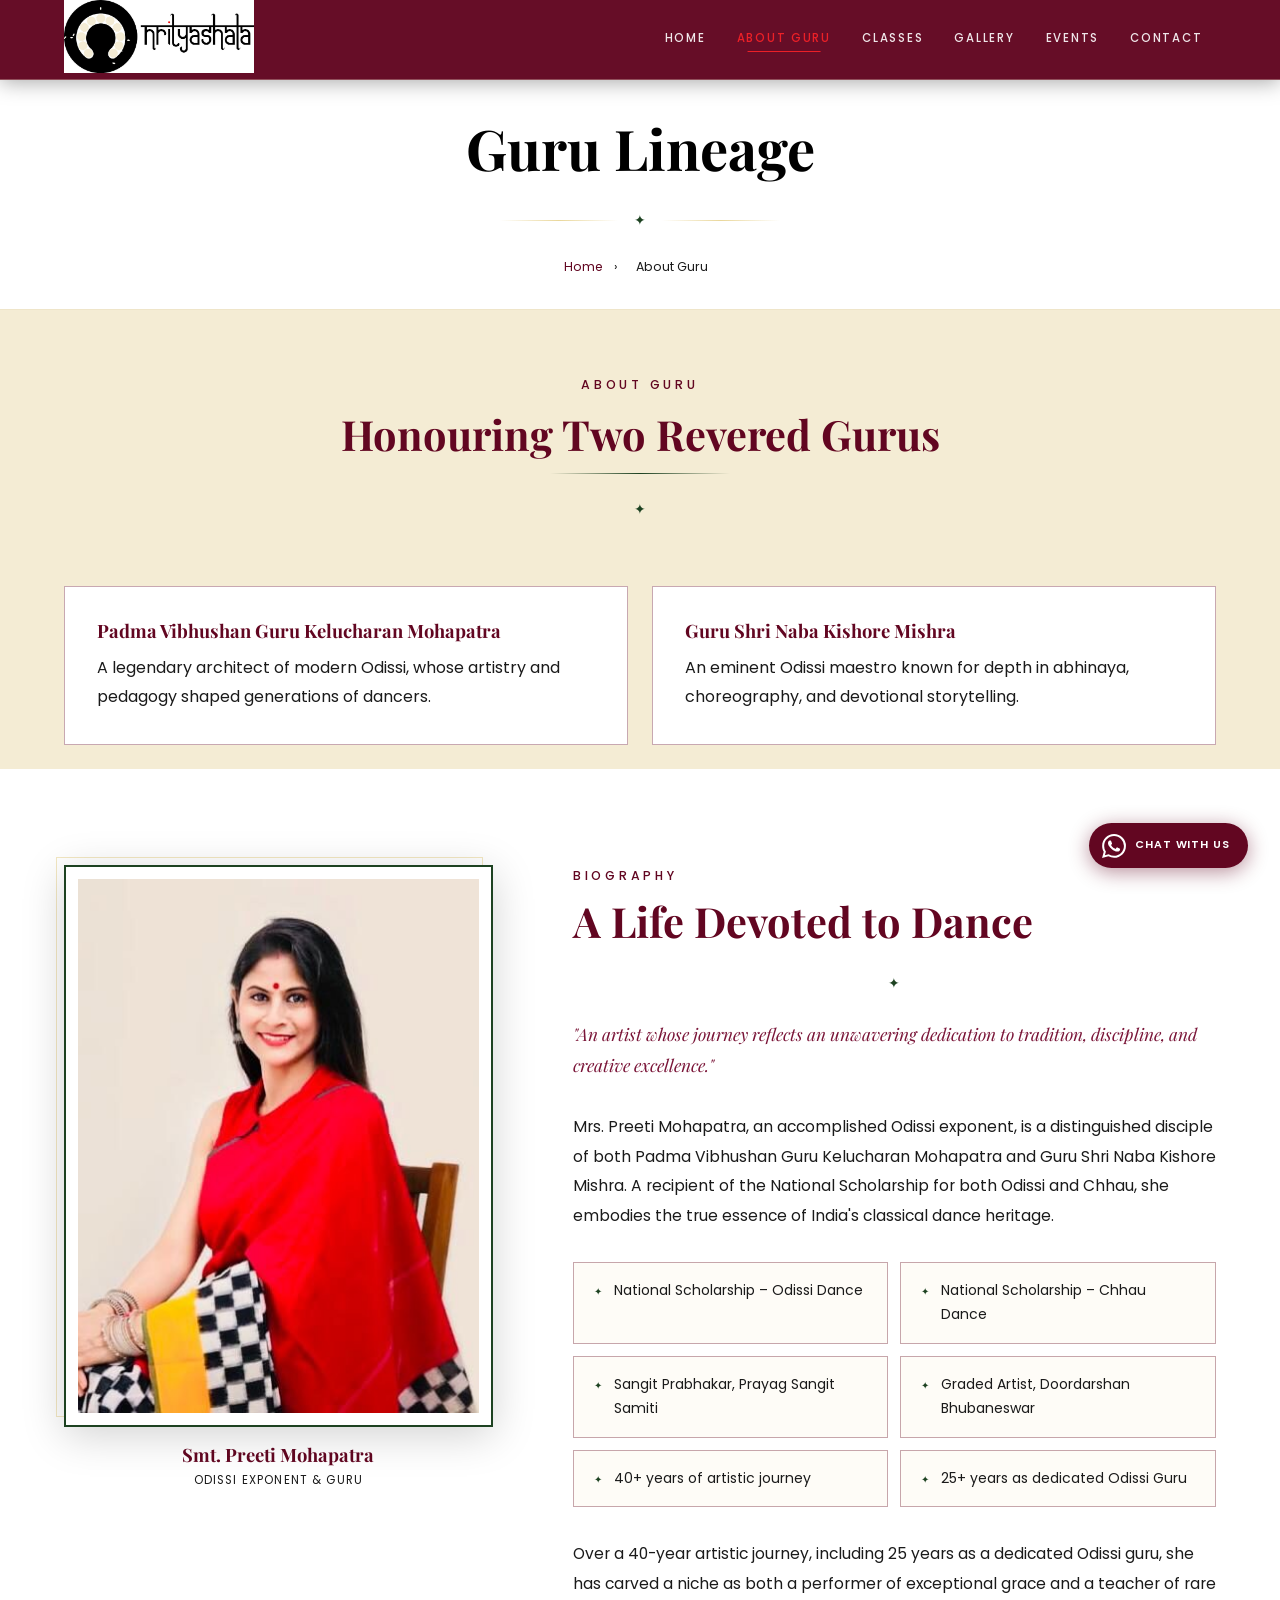
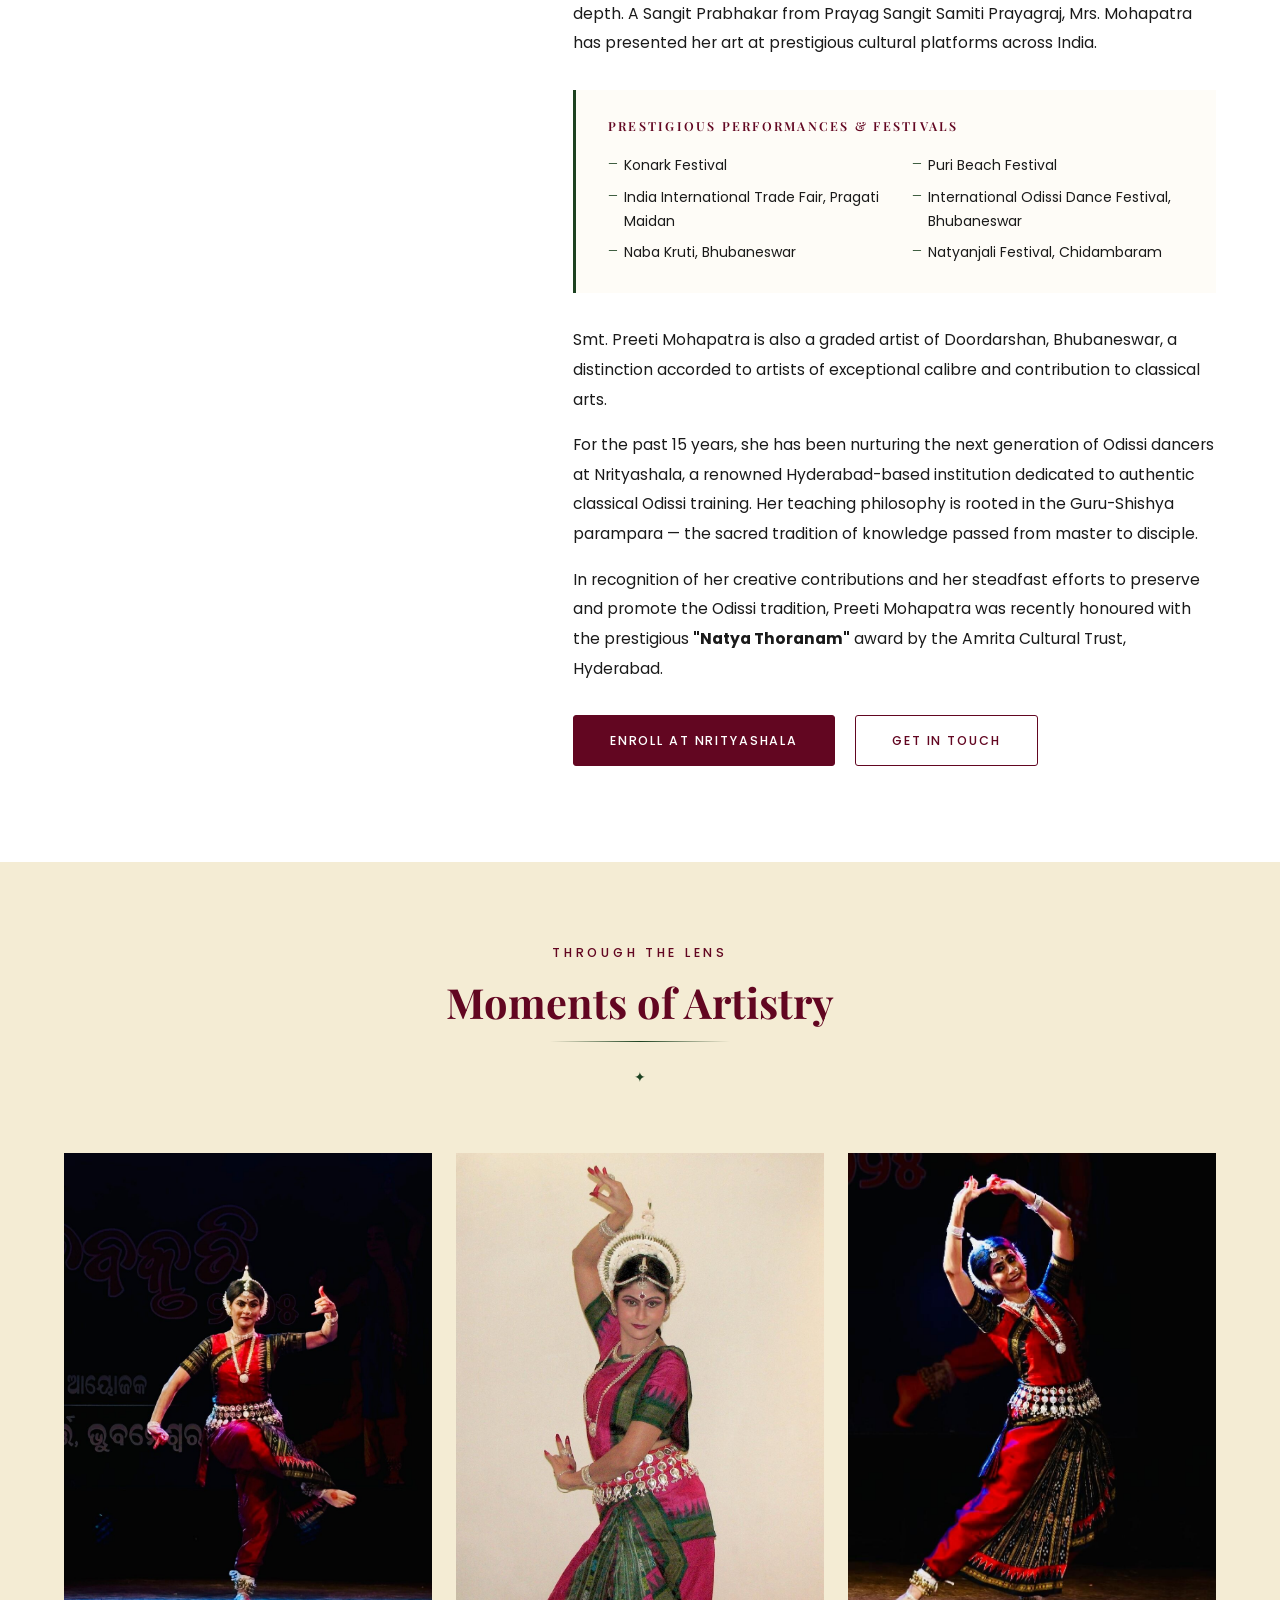
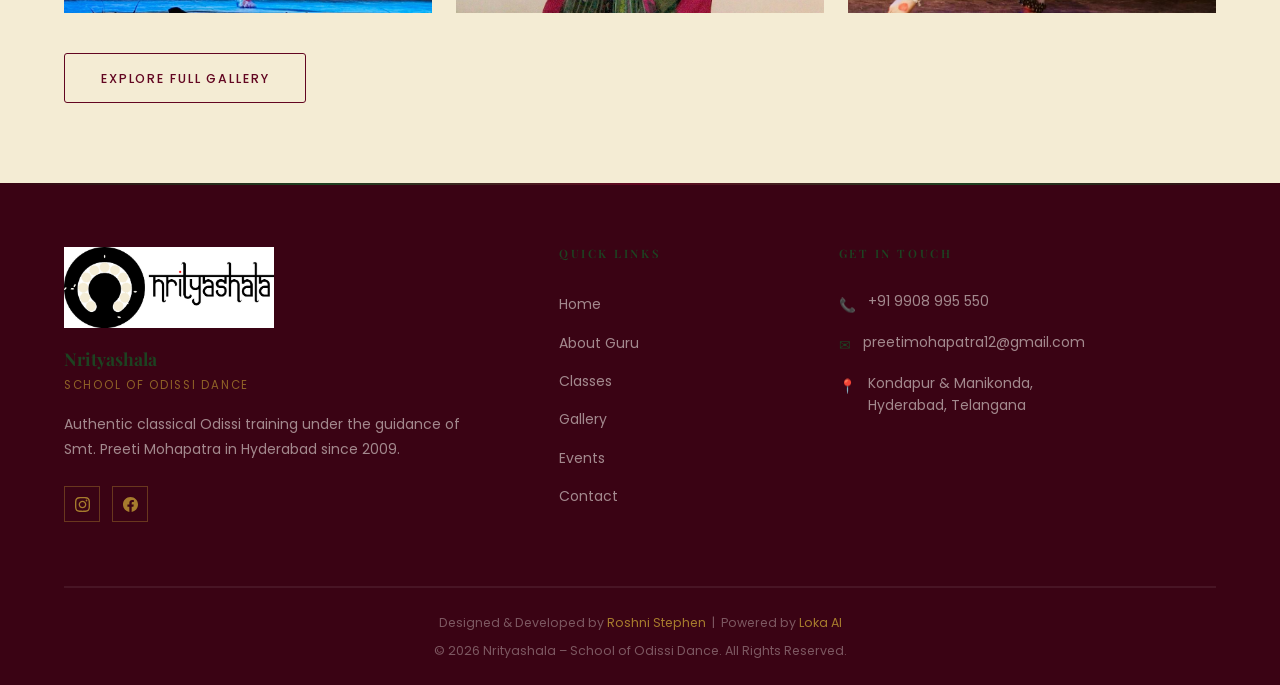
==== commit 585be410: "Improve heading clarity and logo alt text" ====
--- a/about.html
+++ b/about.html
@@ -8,17 +8,17 @@
   <meta name="author" content="Roshni Stephen, Loka AI">
   <meta name="robots" content="index, follow">
   <link rel="canonical" href="https://nrityashala.lokaai.in/about.html">
-  <meta property="og:title" content="About Guru Parampara | Nrityashala">
+  <meta property="og:title" content="About Guru Lineage | Nrityashala">
   <meta property="og:description" content="Disciple of Padma Vibhushan Guru Kelucharan Mohapatra and Guru Shri Naba Kishore Mishra. National Scholarship awardee and Odissi exponent at Nrityashala, Hyderabad.">
   <meta property="og:type" content="website">
   <meta property="og:url" content="https://nrityashala.lokaai.in/about.html">
   <meta property="og:image" content="https://nrityashala.lokaai.in/assets/images/guru/preeti.jpg">
   <meta property="og:site_name" content="Nrityashala">
   <meta name="twitter:card" content="summary_large_image">
-  <meta name="twitter:title" content="About Guru Parampara | Nrityashala">
+  <meta name="twitter:title" content="About Guru Lineage | Nrityashala">
   <meta name="twitter:description" content="Odissi exponent and guru, disciple of Padma Vibhushan Guru Kelucharan Mohapatra and Guru Shri Naba Kishore Mishra.">
   <meta name="twitter:image" content="https://nrityashala.lokaai.in/assets/images/guru/preeti.jpg">
-  <title>About Guru Parampara | Nrityashala, Hyderabad</title>
+  <title>About Guru Lineage | Nrityashala, Hyderabad</title>
   <link rel="icon" type="image/jpeg" href="assets/images/favicon.jpg">
   <link rel="preconnect" href="https://fonts.googleapis.com">
   <link rel="preconnect" href="https://fonts.gstatic.com" crossorigin>
@@ -32,7 +32,7 @@
     <div class="container">
       <div class="navbar-inner">
         <a href="index.html" class="navbar-brand">
-          <img src="assets/images/logo-wordmark.jpg" alt="Nrityashala Logo and Wordmark" width="46" height="46">
+          <img src="assets/images/logo-wordmark.jpg" alt="Nrityashala - School of Odissi Dance logo and wordmark" width="46" height="46">
           <div class="navbar-brand-text">
             <span class="navbar-brand-name">Nrityashala</span>
             <span class="navbar-brand-tagline">School of Odissi Dance</span>
@@ -57,7 +57,7 @@
   <header class="page-header" aria-labelledby="page-title">
     <div class="page-header-pattern"></div>
     <div class="container">
-      <h1 id="page-title">Guru Parampara</h1>
+      <h1 id="page-title">Guru Lineage</h1>
       <div class="divider divider-dark"><span class="divider-icon">✦</span></div>
       <nav class="breadcrumb" aria-label="Breadcrumb">
         <a href="index.html">Home</a>
@@ -213,7 +213,7 @@
     <div class="container">
       <div class="footer-grid">
         <div class="footer-brand">
-          <img src="assets/images/logo-wordmark.jpg" alt="Nrityashala Logo and Wordmark" loading="lazy">
+          <img src="assets/images/logo-wordmark.jpg" alt="Nrityashala - School of Odissi Dance logo and wordmark" loading="lazy">
           <h3>Nrityashala</h3>
           <p class="footer-tagline">School of Odissi Dance</p>
           <p>Authentic classical Odissi training under the guidance of Smt. Preeti Mohapatra in Hyderabad since 2009.</p>
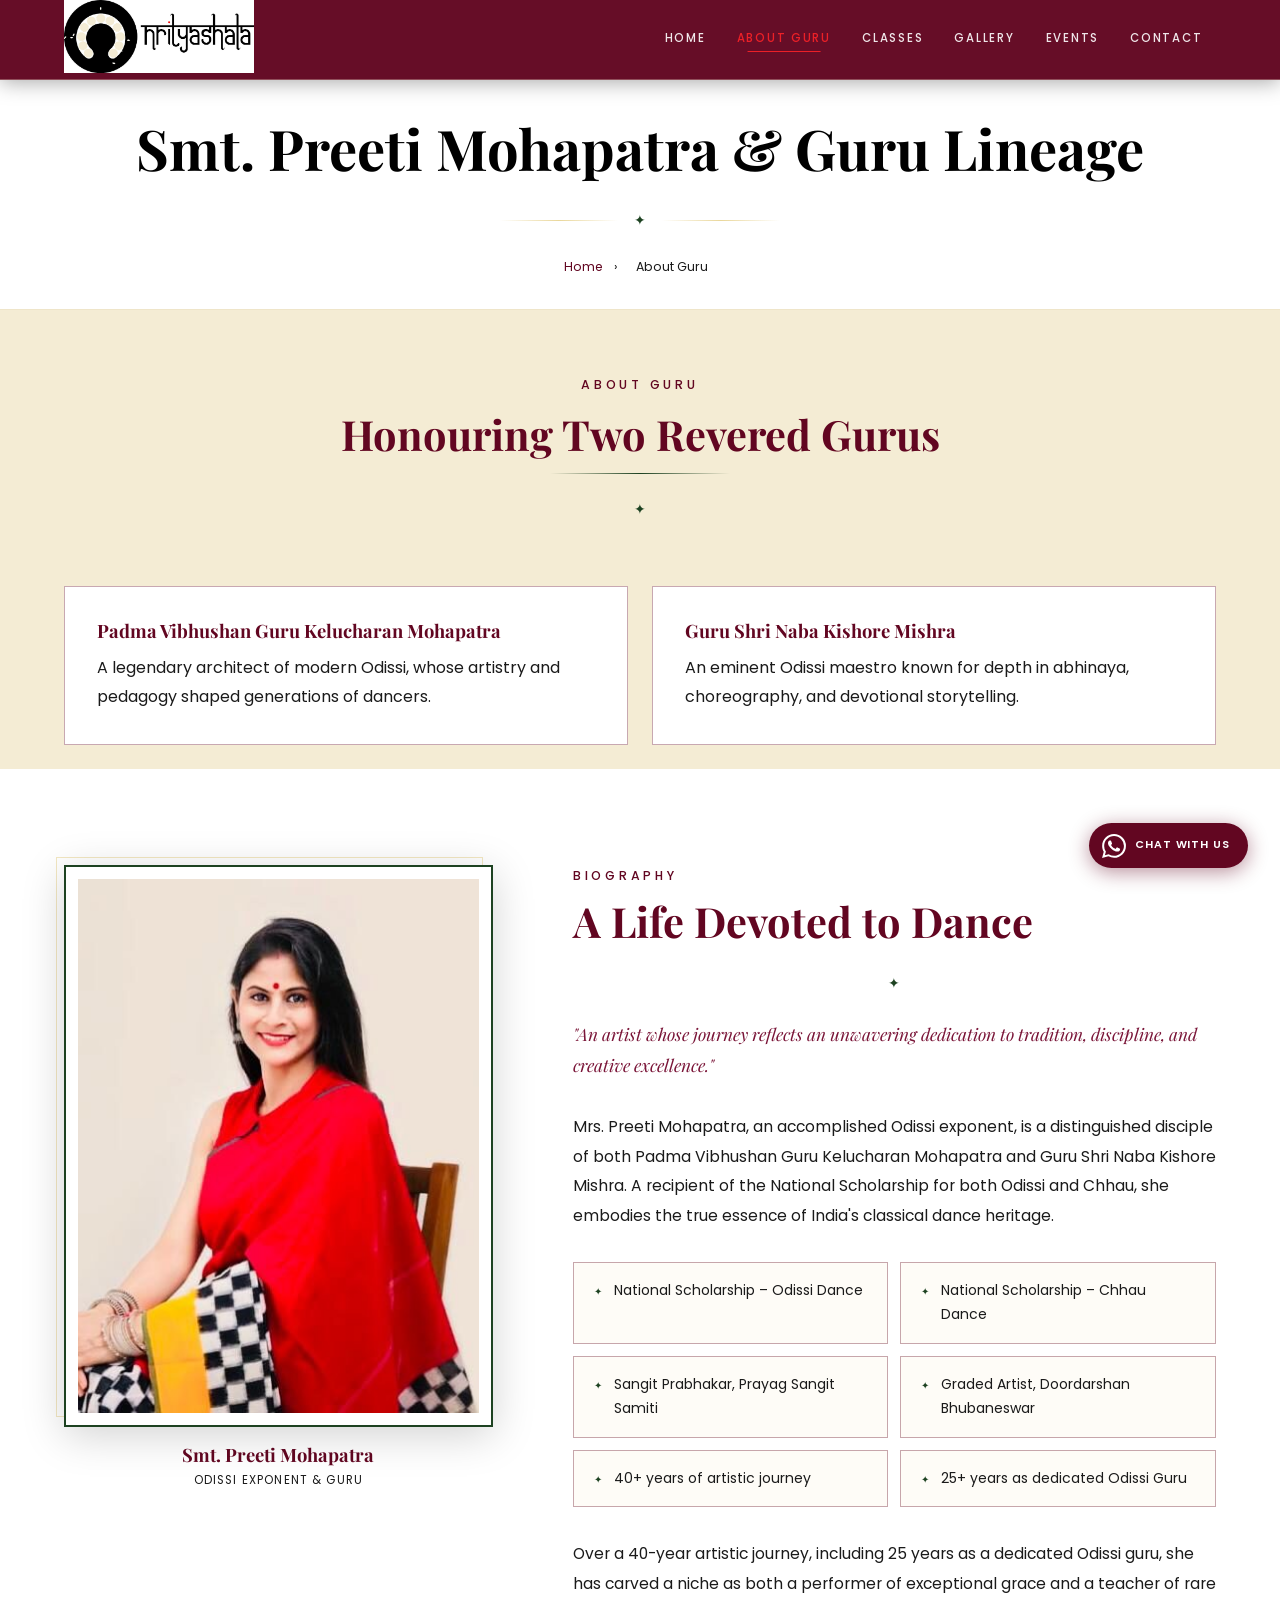
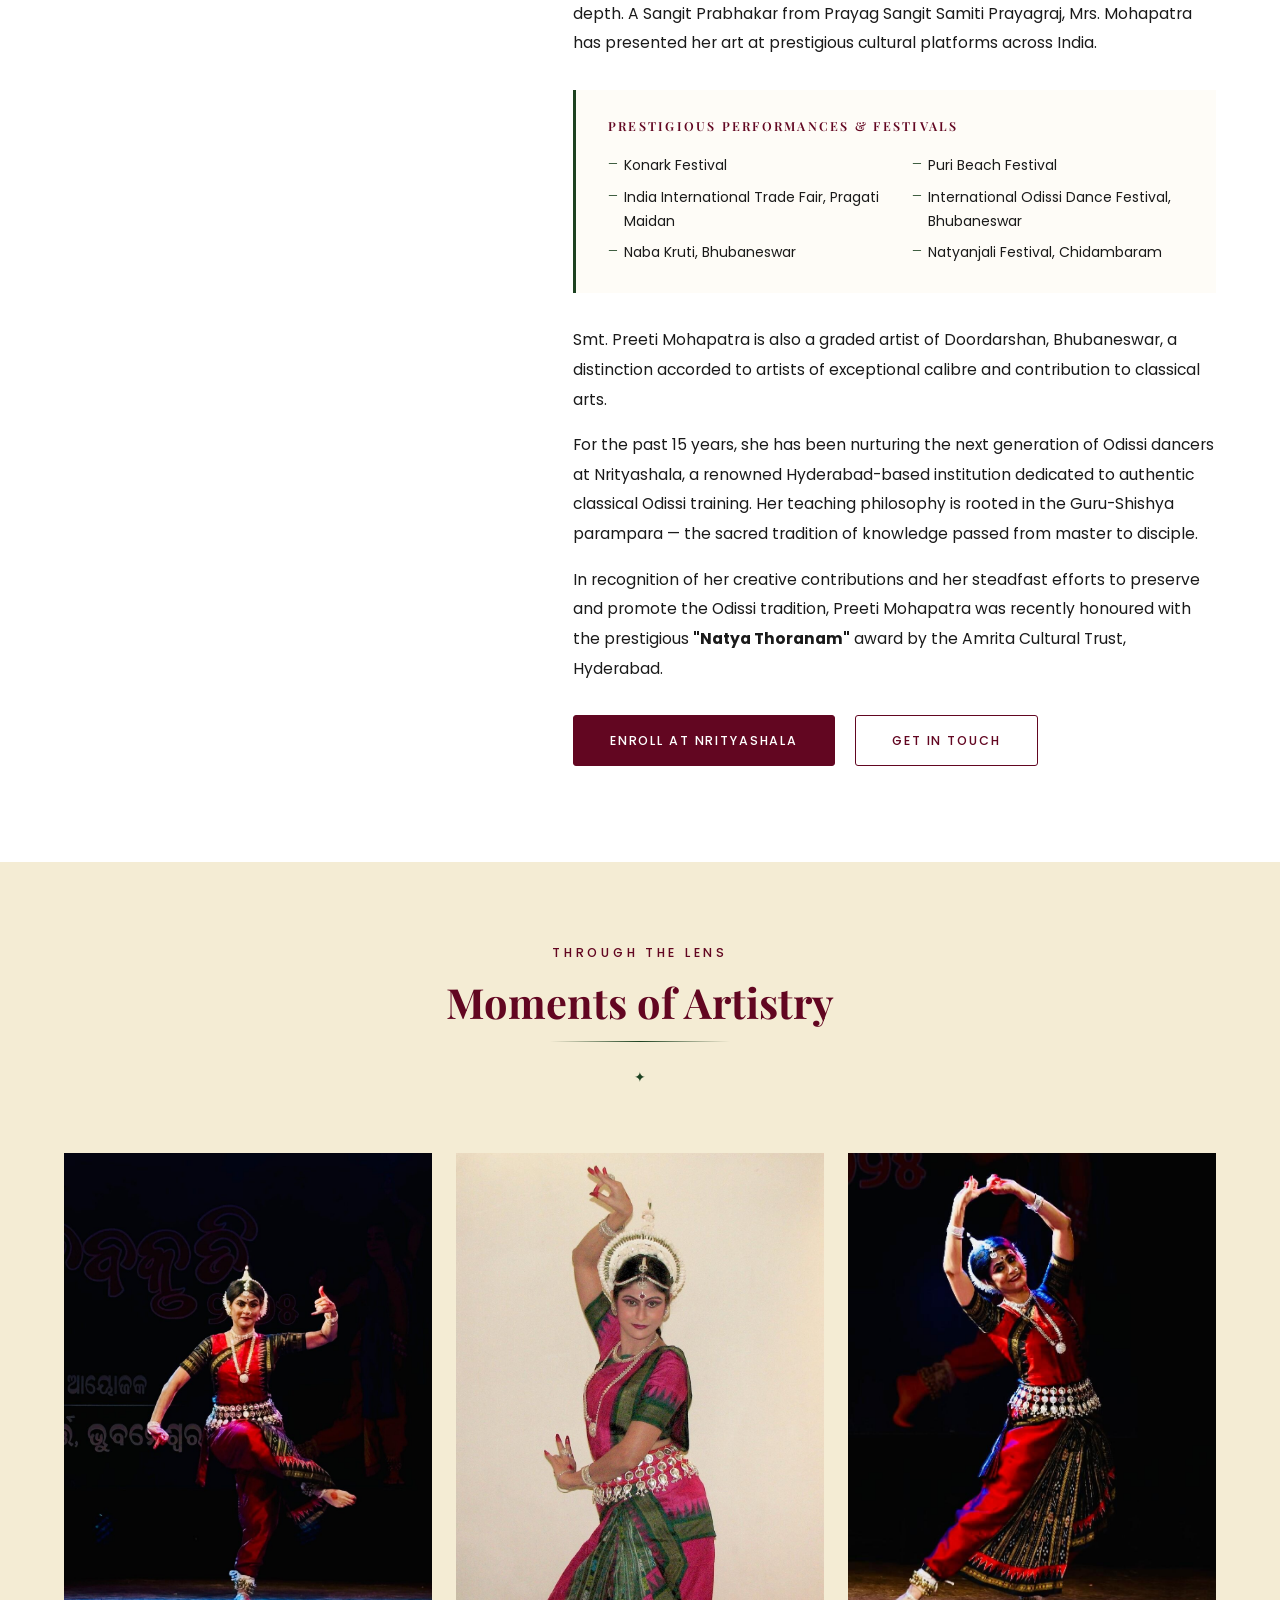
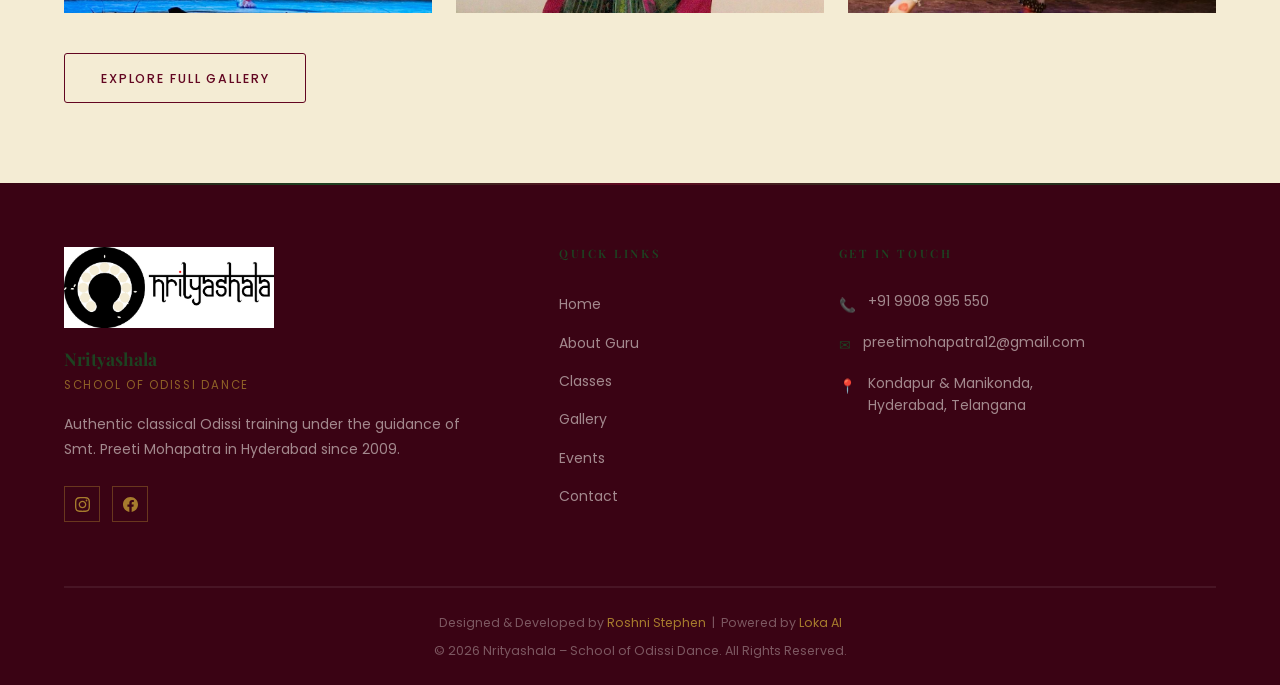
==== commit d894dc26: "Adjust lineage heading and explicit color refs" ====
--- a/about.html
+++ b/about.html
@@ -8,17 +8,17 @@
   <meta name="author" content="Roshni Stephen, Loka AI">
   <meta name="robots" content="index, follow">
   <link rel="canonical" href="https://nrityashala.lokaai.in/about.html">
-  <meta property="og:title" content="About Guru Lineage | Nrityashala">
+  <meta property="og:title" content="Smt. Preeti Mohapatra & Guru Lineage | Nrityashala">
   <meta property="og:description" content="Disciple of Padma Vibhushan Guru Kelucharan Mohapatra and Guru Shri Naba Kishore Mishra. National Scholarship awardee and Odissi exponent at Nrityashala, Hyderabad.">
   <meta property="og:type" content="website">
   <meta property="og:url" content="https://nrityashala.lokaai.in/about.html">
   <meta property="og:image" content="https://nrityashala.lokaai.in/assets/images/guru/preeti.jpg">
   <meta property="og:site_name" content="Nrityashala">
   <meta name="twitter:card" content="summary_large_image">
-  <meta name="twitter:title" content="About Guru Lineage | Nrityashala">
+  <meta name="twitter:title" content="Smt. Preeti Mohapatra & Guru Lineage | Nrityashala">
   <meta name="twitter:description" content="Odissi exponent and guru, disciple of Padma Vibhushan Guru Kelucharan Mohapatra and Guru Shri Naba Kishore Mishra.">
   <meta name="twitter:image" content="https://nrityashala.lokaai.in/assets/images/guru/preeti.jpg">
-  <title>About Guru Lineage | Nrityashala, Hyderabad</title>
+  <title>Smt. Preeti Mohapatra & Guru Lineage | Nrityashala, Hyderabad</title>
   <link rel="icon" type="image/jpeg" href="assets/images/favicon.jpg">
   <link rel="preconnect" href="https://fonts.googleapis.com">
   <link rel="preconnect" href="https://fonts.gstatic.com" crossorigin>
@@ -57,7 +57,7 @@
   <header class="page-header" aria-labelledby="page-title">
     <div class="page-header-pattern"></div>
     <div class="container">
-      <h1 id="page-title">Guru Lineage</h1>
+      <h1 id="page-title">Smt. Preeti Mohapatra &amp; Guru Lineage</h1>
       <div class="divider divider-dark"><span class="divider-icon">✦</span></div>
       <nav class="breadcrumb" aria-label="Breadcrumb">
         <a href="index.html">Home</a>
--- a/assets/css/style.css
+++ b/assets/css/style.css
@@ -699,7 +699,7 @@
 .guru-lineage-inline span {
   display: block;
   padding: 0.8rem 1rem;
-  border-left: 3px solid var(--gold);
+  border-left: 3px solid var(--brand-myrtle-green);
   background: var(--ivory-dark);
   color: var(--maroon);
   font-weight: 500;
@@ -753,7 +753,7 @@
 .brand-tagline-text {
   font-family: var(--font-heading);
   font-size: 1.2rem;
-  color: var(--gold);
+  color: var(--brand-myrtle-green);
 }
 
 /* ===== 10. GALLERY HIGHLIGHTS (HOME) ===== */
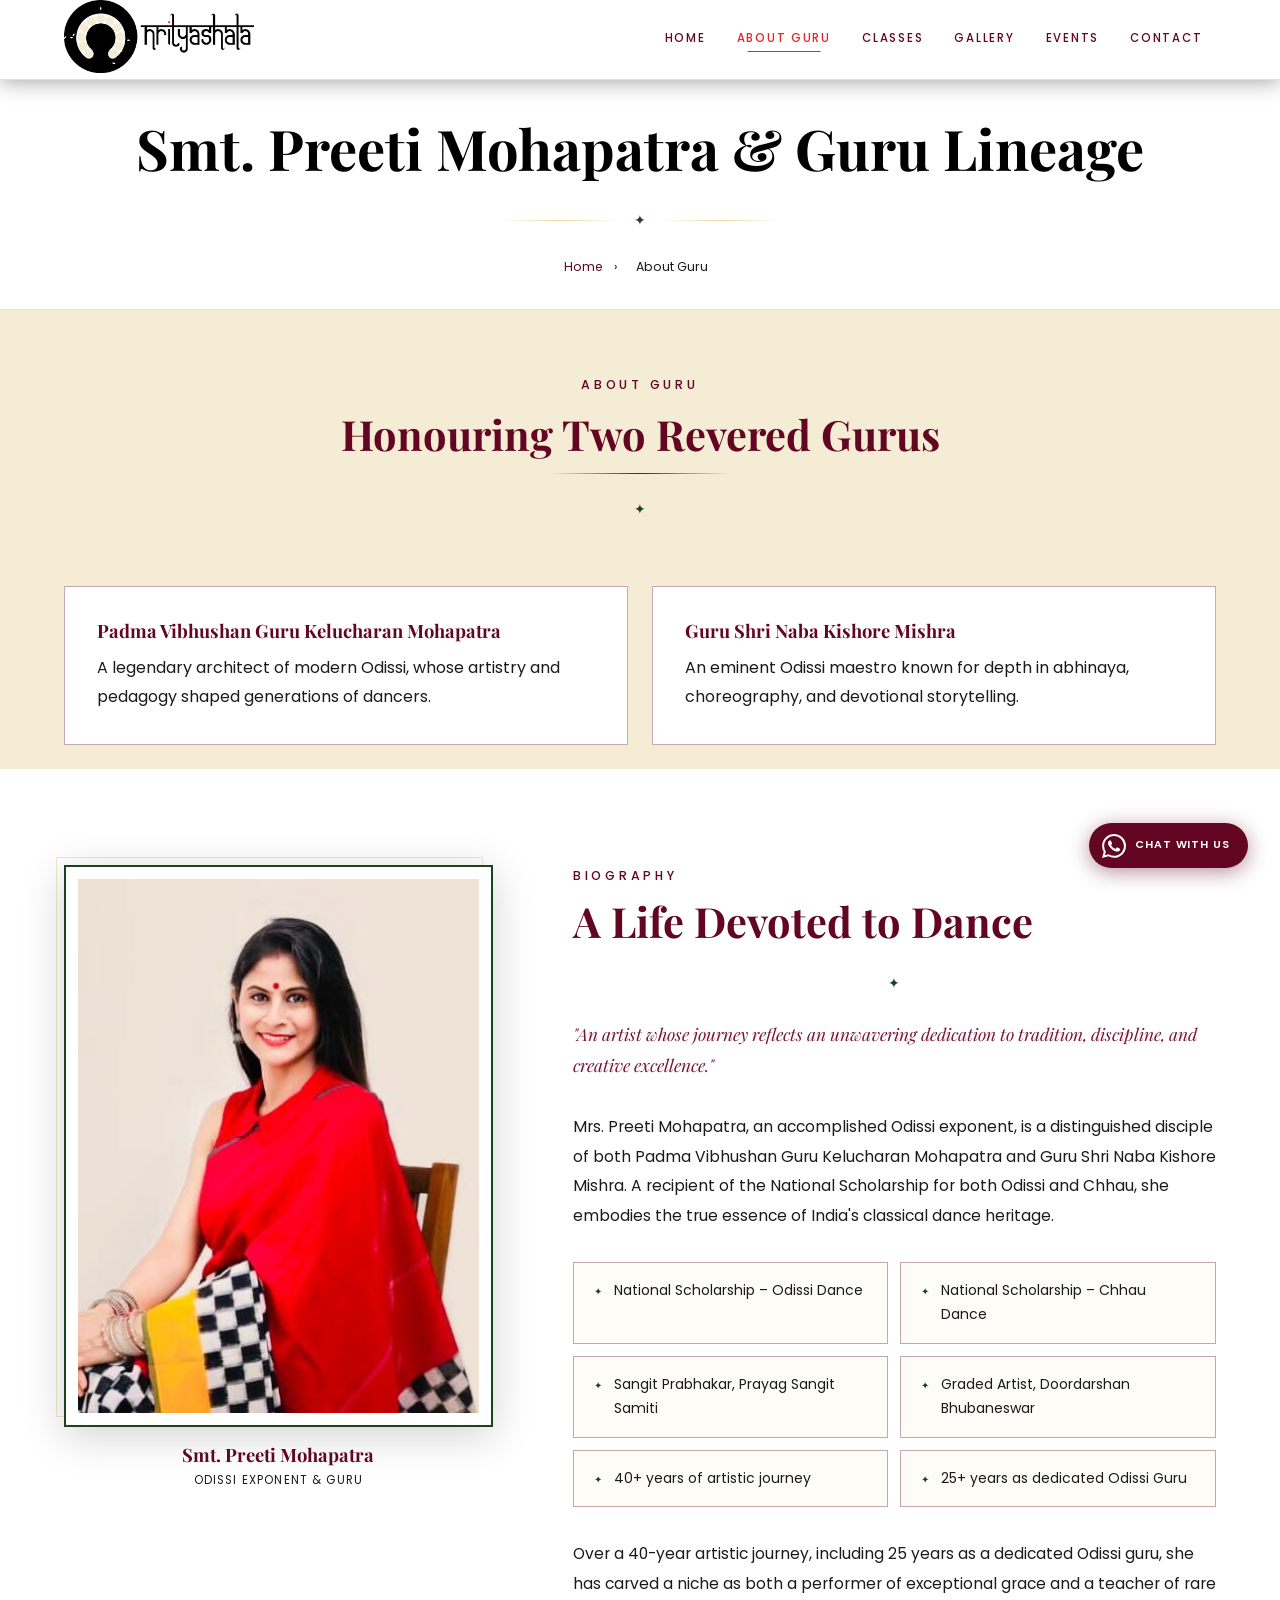
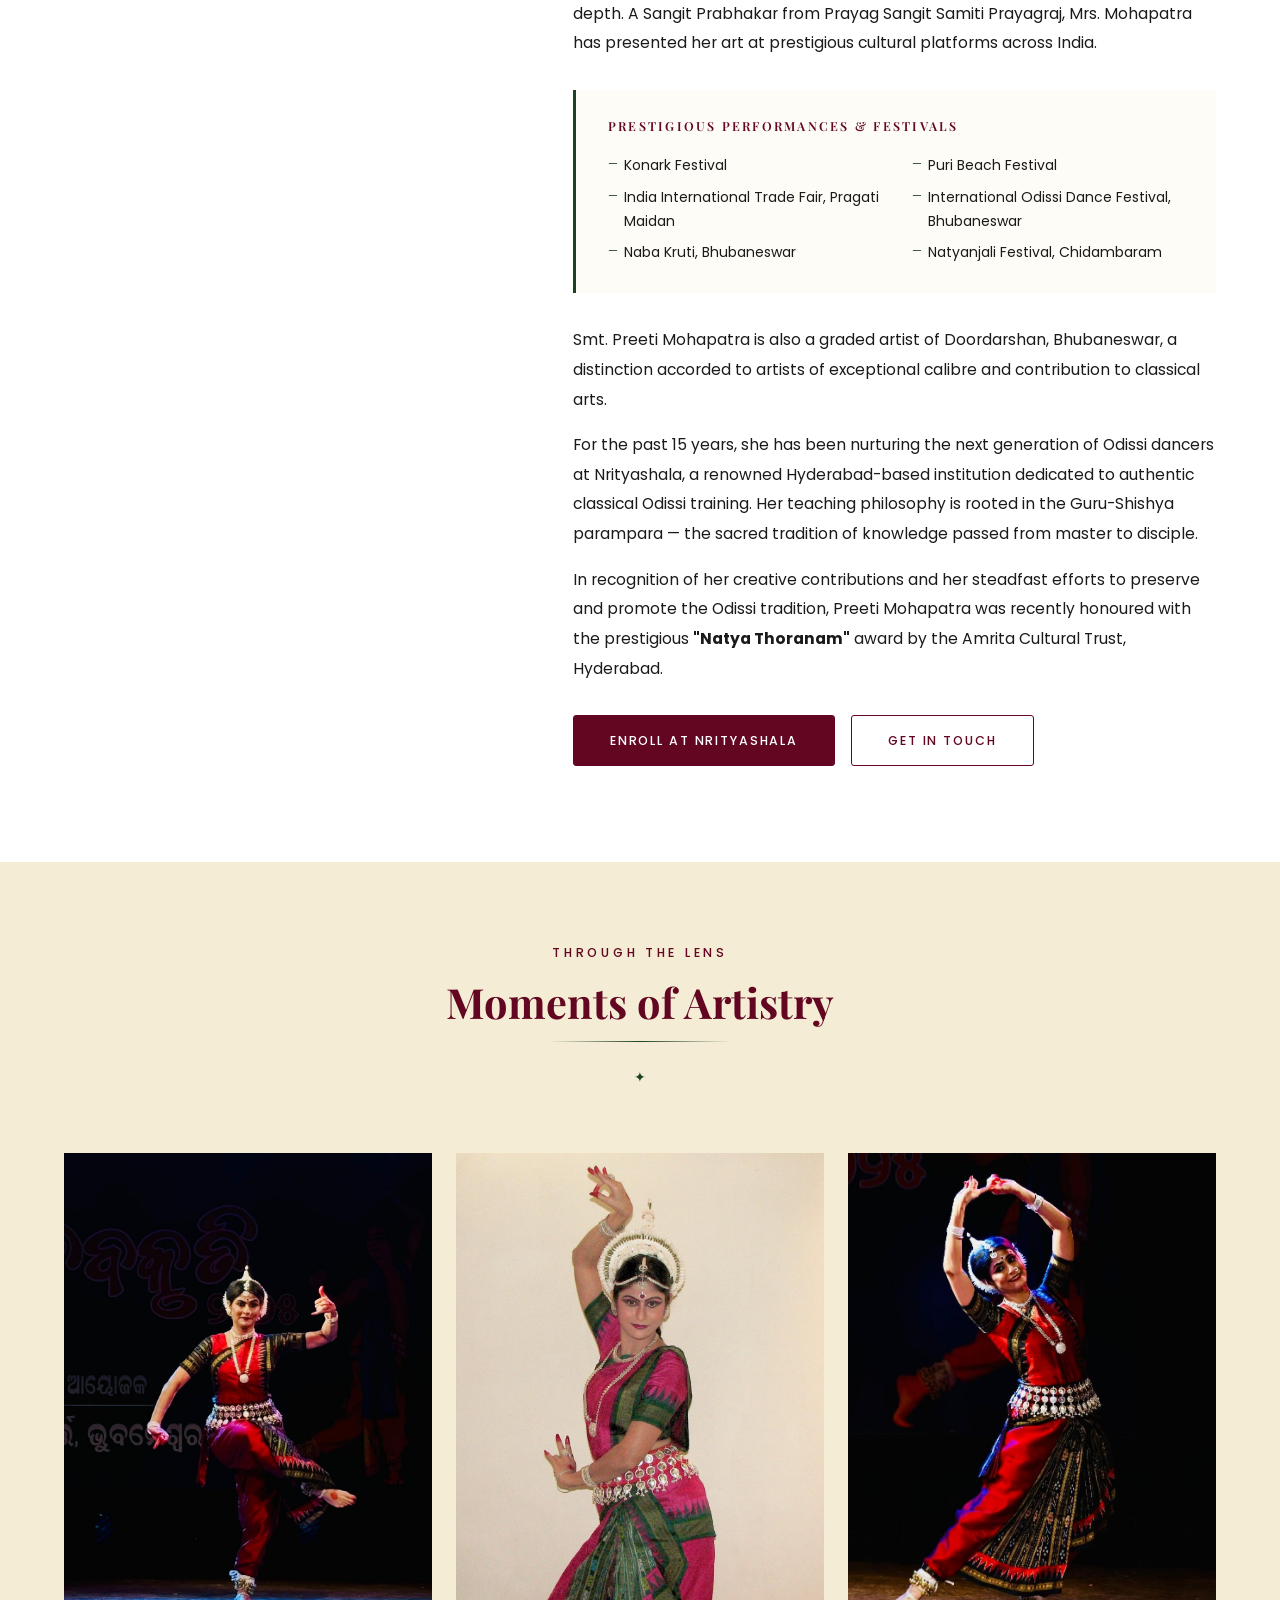
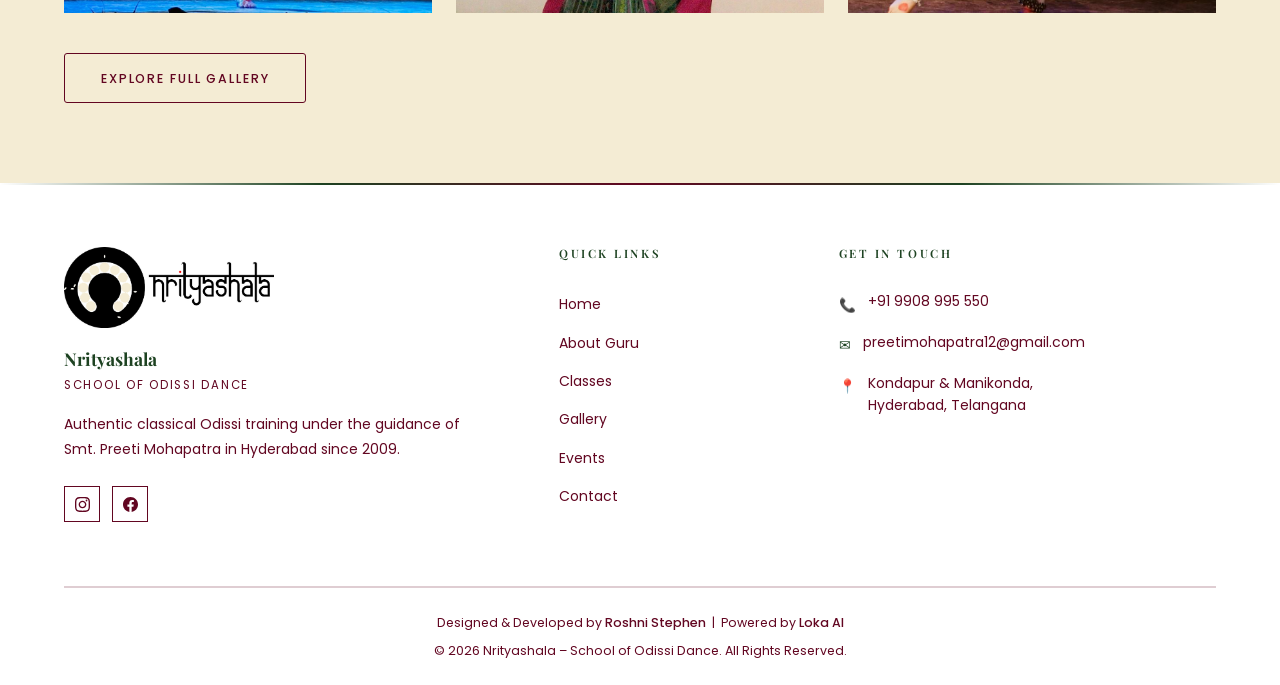
==== commit 1ddc032a: "updated mobile view" ====
--- a/about.html
+++ b/about.html
@@ -165,8 +165,8 @@
             award by the Amrita Cultural Trust, Hyderabad.
           </p>
 
-          <div style="margin-top:2rem;" class="fade-in delay-4">
-            <a href="classes.html" class="btn btn-primary" style="margin-right:1rem;">Enroll at Nrityashala</a>
+          <div style="margin-top:2rem;" class="fade-in delay-4 cta-buttons">
+            <a href="classes.html" class="btn btn-primary">Enroll at Nrityashala</a>
             <a href="contact.html" class="btn btn-outline">Get in Touch</a>
           </div>
         </div>
--- a/assets/css/style.css
+++ b/assets/css/style.css
@@ -182,11 +182,11 @@
 }
 .btn-outline-gold {
   background: transparent;
-  color: var(--white);
-  border: 1px solid rgba(255,255,255,0.7);
+  color: #620621;
+  border: 2px solid #620621;
 }
 .btn-outline-gold:hover {
-  background: var(--gold-light);
+  background: #620621;
   color: var(--white);
   transform: translateY(-2px);
 }
@@ -229,18 +229,18 @@
   z-index: 1000;
   height: var(--nav-height);
   transition: background 0.4s ease, box-shadow 0.4s ease, border-color 0.4s ease;
-  background: transparent;
+  background: #FFFFFF;
 }
 .navbar.scrolled {
-  background: rgba(98,6,33,0.97);
+  background: #FFFFFF;
   backdrop-filter: blur(12px);
   -webkit-backdrop-filter: blur(12px);
   box-shadow: 0 2px 20px rgba(0,0,0,0.35);
-  border-bottom: 1px solid rgba(244,236,212,0.3);
+  border-bottom: 1px solid rgba(98,6,33,0.15);
 }
 .navbar-solid {
-  background: rgba(98,6,33,0.97) !important;
-  border-bottom: 1px solid rgba(244,236,212,0.3);
+  background: #FFFFFF !important;
+  border-bottom: 1px solid rgba(98,6,33,0.15);
   box-shadow: 0 2px 20px rgba(0,0,0,0.25);
 }
 .navbar-inner {
@@ -279,12 +279,12 @@
   font-family: var(--font-heading);
   font-size: 1.1rem;
   font-weight: 700;
-  color: var(--ivory);
+  color: #620621;
   letter-spacing: 0.02em;
 }
 .navbar-brand-tagline {
   font-size: 0.6rem;
-  color: rgba(255,255,255,0.85);
+  color: #620621;
   letter-spacing: 0.15em;
   text-transform: uppercase;
 }
@@ -298,7 +298,7 @@
   font-weight: 500;
   letter-spacing: 0.15em;
   text-transform: uppercase;
-  color: rgba(255,255,255,0.9);
+  color: #620621;
   padding: 0.5rem 0.85rem;
   border-radius: var(--radius);
   position: relative;
@@ -361,9 +361,9 @@
   inset: 0;
   background: linear-gradient(
     160deg,
-    rgba(58,3,20,0.84) 0%,
-    rgba(98,6,33,0.62) 45%,
-    rgba(58,3,20,0.9) 100%
+    rgba(255,255,255,0.75) 0%,
+    rgba(244,236,212,0.70) 45%,
+    rgba(255,255,255,0.80) 100%
   );
 }
 .hero-decorative {
@@ -378,7 +378,7 @@
   position: relative;
   z-index: 2;
   text-align: center;
-  color: var(--ivory);
+  color: #620621;
   padding: 0 1.5rem;
   max-width: 860px;
 }
@@ -387,33 +387,33 @@
   font-size: 0.7rem;
   letter-spacing: 0.45em;
   text-transform: uppercase;
-  color: var(--gold);
+  color: #620621;
   margin-bottom: 1.5rem;
   padding: 0.4rem 1.5rem;
-  border: 1px solid rgba(212,175,55,0.4);
+  border: 1px solid #620621;
 }
 .hero-title {
   font-family: var(--font-heading);
   font-size: clamp(2.4rem, 6vw, 4rem);
   font-weight: 700;
-  color: var(--ivory);
+  color: #620621;
   line-height: 1.12;
   margin-bottom: 0.75rem;
-  text-shadow: 0 2px 20px rgba(0,0,0,0.5);
+  text-shadow: none;
 }
 .hero-title span { color: var(--gold); display: block; }
 .hero-subtitle {
   font-family: var(--font-heading);
   font-style: italic;
   font-size: clamp(1rem, 2.5vw, 1.35rem);
-  color: rgba(250,247,242,0.82);
+  color: #620621;
   margin-bottom: 0.5rem;
 }
 .hero-tagline {
   font-size: 0.72rem;
   letter-spacing: 0.25em;
   text-transform: uppercase;
-  color: rgba(212,175,55,0.75);
+  color: #620621;
   margin-bottom: 3rem;
 }
 .hero-divider {
@@ -427,10 +427,11 @@
   content: '';
   width: 60px;
   height: 1px;
-  background: rgba(212,175,55,0.5);
-}
-.hero-divider-icon { color: var(--gold); font-size: 0.85rem; }
+  background: #620621;
+}
+.hero-divider-icon { color: #620621; font-size: 0.85rem; }
 .hero-cta { display: flex; gap: 1rem; justify-content: center; flex-wrap: wrap; }
+.cta-buttons { display: flex; gap: 1rem; justify-content: flex-start; flex-wrap: wrap; align-items: center; }
 .hero-bottom {
   position: absolute;
   bottom: 2.5rem;
@@ -443,7 +444,7 @@
   flex-direction: column;
   align-items: center;
   gap: 0.5rem;
-  color: rgba(212,175,55,0.6);
+  color: #620621;
   font-size: 0.65rem;
   letter-spacing: 0.3em;
   text-transform: uppercase;
@@ -452,8 +453,8 @@
 .scroll-arrow {
   width: 20px;
   height: 20px;
-  border-right: 1px solid rgba(212,175,55,0.5);
-  border-bottom: 1px solid rgba(212,175,55,0.5);
+  border-right: 1px solid #620621;
+  border-bottom: 1px solid #620621;
   transform: rotate(45deg);
 }
 @keyframes scrollBounce {
@@ -509,19 +510,43 @@
 }
 .welcome-text h2 { margin-bottom: 1.5rem; }
 .welcome-text p { font-size: 1rem; line-height: 1.85; }
-.welcome-quote {
+.our-values {
   border-left: 3px solid var(--gold);
-  padding: 1rem 1.5rem;
+  padding: 1.5rem 1.5rem;
   margin: 2rem 0;
   background: rgba(212,175,55,0.05);
 }
-.welcome-quote p {
+.our-values h3 {
   font-family: var(--font-heading);
-  font-style: italic;
-  font-size: 1.05rem;
+  font-size: 1.1rem;
   color: var(--maroon);
-  margin: 0;
-  line-height: 1.6;
+  margin: 0 0 0.75rem 0;
+  font-weight: 600;
+}
+.our-values p {
+  font-size: 0.95rem;
+  color: var(--charcoal);
+  margin: 0.75rem 0;
+  line-height: 1.7;
+}
+.our-beliefs {
+  border-left: 3px solid var(--gold);
+  padding: 1.5rem 1.5rem;
+  margin: 2rem 0;
+  background: rgba(212,175,55,0.05);
+}
+.our-beliefs h3 {
+  font-family: var(--font-heading);
+  font-size: 1.1rem;
+  color: var(--maroon);
+  margin: 0 0 0.75rem 0;
+  font-weight: 600;
+}
+.our-beliefs p {
+  font-size: 0.95rem;
+  color: var(--charcoal);
+  margin: 0.75rem 0;
+  line-height: 1.7;
 }
 .welcome-stats {
   display: grid;
@@ -589,6 +614,7 @@
 
 /* ===== 8. ODISSI INTRO ===== */
 .odissi-section { padding: 7rem 0; background: var(--gold); color: rgba(255,255,255,0.92); position: relative; overflow: hidden; }
+.odissi-section .section-subtitle { color: var(--white); }
 .odissi-section::before {
   content: '';
   position: absolute;
@@ -621,7 +647,7 @@
   transform: translateY(-5px);
 }
 .odissi-feature-icon { font-size: 2.75rem; margin-bottom: 1rem; display: block; }
-.odissi-feature h4 { color: var(--gold); margin-bottom: 0.75rem; }
+.odissi-feature h4 { color: var(--white); margin-bottom: 0.75rem; }
 .odissi-feature p { font-size: 0.875rem; color: rgba(250,247,242,0.82); margin: 0; }
 
 /* ===== 9. GURU PREVIEW ===== */
@@ -849,7 +875,8 @@
   gap: 5rem;
   align-items: center;
 }
-.contact-preview h2 { color: var(--gold); margin-bottom: 1rem; }
+.contact-preview h2 { color: var(--white); margin-bottom: 1rem; }
+.contact-preview .section-subtitle { color: var(--white); }
 .contact-preview p { font-size: 1.02rem; margin-bottom: 2rem; color: rgba(250,247,242,0.88); }
 .contact-detail-items { display: flex; flex-direction: column; gap: 1rem; }
 .contact-detail-row {
@@ -877,8 +904,17 @@
   padding: 3rem;
   text-align: center;
 }
-.contact-right-box h3 { color: var(--gold); margin-bottom: 1rem; }
+.contact-right-box h3 { color: var(--white); margin-bottom: 1rem; }
 .contact-right-box p { margin-bottom: 2rem; color: rgba(250,247,242,0.88); }
+.contact-right-box .btn-outline-gold {
+  color: var(--white);
+  border-color: var(--white);
+}
+.contact-right-box .btn-outline-gold:hover {
+  background: var(--white);
+  color: var(--maroon);
+  border-color: var(--white);
+}
 
 /* ===== 13. ABOUT GURU PAGE ===== */
 .about-bio { padding: 6rem 0; background: var(--ivory); }
@@ -1111,7 +1147,7 @@
   align-items: center;
   gap: 1rem;
 }
-.schedule-card-header h3 { color: var(--gold); margin: 0; font-size: 1.1rem; }
+.schedule-card-header h3 { color: #FFFFFF; margin: 0; font-size: 1.1rem; }
 .sch-icon { font-size: 1.5rem; }
 .schedule-card-body { padding: 2rem; }
 .schedule-row {
@@ -1444,8 +1480,8 @@
 
 /* ===== 19. FOOTER ===== */
 .footer {
-  background: var(--maroon-dark);
-  color: rgba(250,247,242,0.75);
+  background: #FFFFFF;
+  color: var(--brand-maroon);
   padding: 5rem 0 0;
   position: relative;
 }
@@ -1461,7 +1497,7 @@
   grid-template-columns: 2fr 1fr 1.75fr;
   gap: 4rem;
   padding-bottom: 4rem;
-  border-bottom: 1px solid rgba(255,255,255,0.07);
+  border-bottom: 1px solid rgba(98,6,33,0.2);
 }
 .footer-brand img {
   max-width: 210px;
@@ -1481,10 +1517,10 @@
   font-size: 0.72rem;
   letter-spacing: 0.15em;
   text-transform: uppercase;
-  color: rgba(212,175,55,0.55);
+  color: var(--brand-maroon);
   margin-bottom: 1rem;
 }
-.footer-brand p { font-size: 0.875rem; line-height: 1.8; color: rgba(250,247,242,0.55); }
+.footer-brand p { font-size: 0.875rem; line-height: 1.8; color: var(--brand-maroon); }
 .footer-social {
   display: flex;
   gap: 0.75rem;
@@ -1492,17 +1528,17 @@
 }
 .footer-social a {
   width: 36px; height: 36px;
-  border: 1px solid rgba(212,175,55,0.3);
+  border: 1px solid var(--maroon);
   display: flex;
   align-items: center;
   justify-content: center;
-  color: rgba(212,175,55,0.7);
+  color: var(--maroon);
   transition: var(--transition);
 }
 .footer-social a:hover {
-  background: var(--gold);
-  color: #1a1010;
-  border-color: var(--gold);
+  background: var(--maroon);
+  color: #FFFFFF;
+  border-color: var(--maroon);
 }
 .footer-social svg { width: 15px; height: 15px; fill: currentColor; }
 .footer-nav-col h4, .footer-contact-col h4 {
@@ -1516,7 +1552,7 @@
 .footer-nav-col ul { display: flex; flex-direction: column; gap: 0.7rem; }
 .footer-nav-col a {
   font-size: 0.875rem;
-  color: rgba(250,247,242,0.55);
+  color: var(--brand-maroon);
   transition: var(--transition);
 }
 .footer-nav-col a:hover { color: var(--gold); padding-left: 0.25rem; }
@@ -1529,7 +1565,7 @@
 .fc-icon { color: var(--gold); font-size: 0.85rem; flex-shrink: 0; margin-top: 0.2rem; }
 .footer-contact-col p, .footer-contact-col a {
   font-size: 0.875rem;
-  color: rgba(250,247,242,0.55);
+  color: var(--brand-maroon);
   margin: 0;
   line-height: 1.6;
 }
@@ -1542,11 +1578,34 @@
   justify-content: center;
   text-align: center;
   gap: 0.4rem;
-  border-top: 1px solid rgba(255,255,255,0.07);
-}
-.footer-bottom p { font-size: 0.78rem; color: rgba(250,247,242,0.35); margin: 0; }
-.footer-bottom a { color: rgba(212,175,55,0.7); }
-.footer-bottom a:hover { color: var(--gold); }
+  border-top: 1px solid rgba(98,6,33,0.2);
+}
+.footer-bottom p { font-size: 0.78rem; color: var(--brand-maroon); margin: 0; }
+.footer-bottom a {
+  color: var(--maroon);
+  text-decoration: none;
+  position: relative;
+  font-weight: 500;
+  border-bottom: 1.5px solid transparent;
+  transition: border-color 0.3s ease, color 0.3s ease;
+  padding-bottom: 1px;
+}
+.footer-bottom a::after {
+  content: '';
+  position: absolute;
+  bottom: -2px;
+  left: 0;
+  width: 0;
+  height: 1.5px;
+  background: var(--gold-light);
+  transition: width 0.3s ease;
+}
+.footer-bottom a:hover {
+  color: var(--gold-light);
+}
+.footer-bottom a:hover::after {
+  width: 100%;
+}
 
 /* ===== 20. WHATSAPP FAB ===== */
 .whatsapp-fab {
@@ -1698,10 +1757,12 @@
     font-size: 0.8rem;
     border-radius: 0.75rem;
     background: rgba(255,255,255,0.02);
+    color: var(--ivory);
   }
   .nav-menu a:hover,
   .nav-menu a.active {
     background: rgba(212,175,55,0.12);
+    color: var(--gold-light);
   }
   .nav-menu a::after { display: none; }
   .odissi-section::before { width: 120%; left: -10%; }
@@ -1728,6 +1789,10 @@
   .hero-title { font-size: 2.5rem; }
   .lightbox-prev { left: 0.5rem; }
   .lightbox-next { right: 0.5rem; }
+  .hero-cta { justify-content: center; }
+  .hero-cta .btn { width: auto; max-width: 280px; }
+  .cta-buttons { flex-direction: column; align-items: stretch; }
+  .cta-buttons .btn { width: 100%; text-align: center; }
   .social-btns { flex-direction: column; }
 }
 @media (max-width: 480px) {
@@ -1742,6 +1807,9 @@
   .welcome-stats { grid-template-columns: 1fr; }
   .about-highlights { grid-template-columns: 1fr; }
   .hero-cta { flex-direction: column; align-items: center; }
+  .hero-cta .btn { width: 100%; text-align: center; max-width: 280px; }
+  .cta-buttons { flex-direction: column; align-items: stretch; }
+  .cta-buttons .btn { width: 100%; text-align: center; }
   .schedule-row { flex-direction: column; gap: 0.25rem; }
   .contact-right-box { padding: 1.5rem; }
   .btn { padding: 0.75rem 1.75rem; font-size: 0.7rem; }
@@ -1763,8 +1831,8 @@
     radial-gradient(ellipse 50% 70% at 80% 30%, rgba(212,175,55,0.05) 0%, transparent 70%);
   pointer-events: none;
 }
-.testimonials-section .section-subtitle { color: var(--gold-light); }
-.testimonials-section h2 { color: var(--gold); }
+.testimonials-section .section-subtitle { color: var(--white); }
+.testimonials-section h2 { color: var(--white); }
 
 /* Google Rating Summary */
 .google-rating-summary {
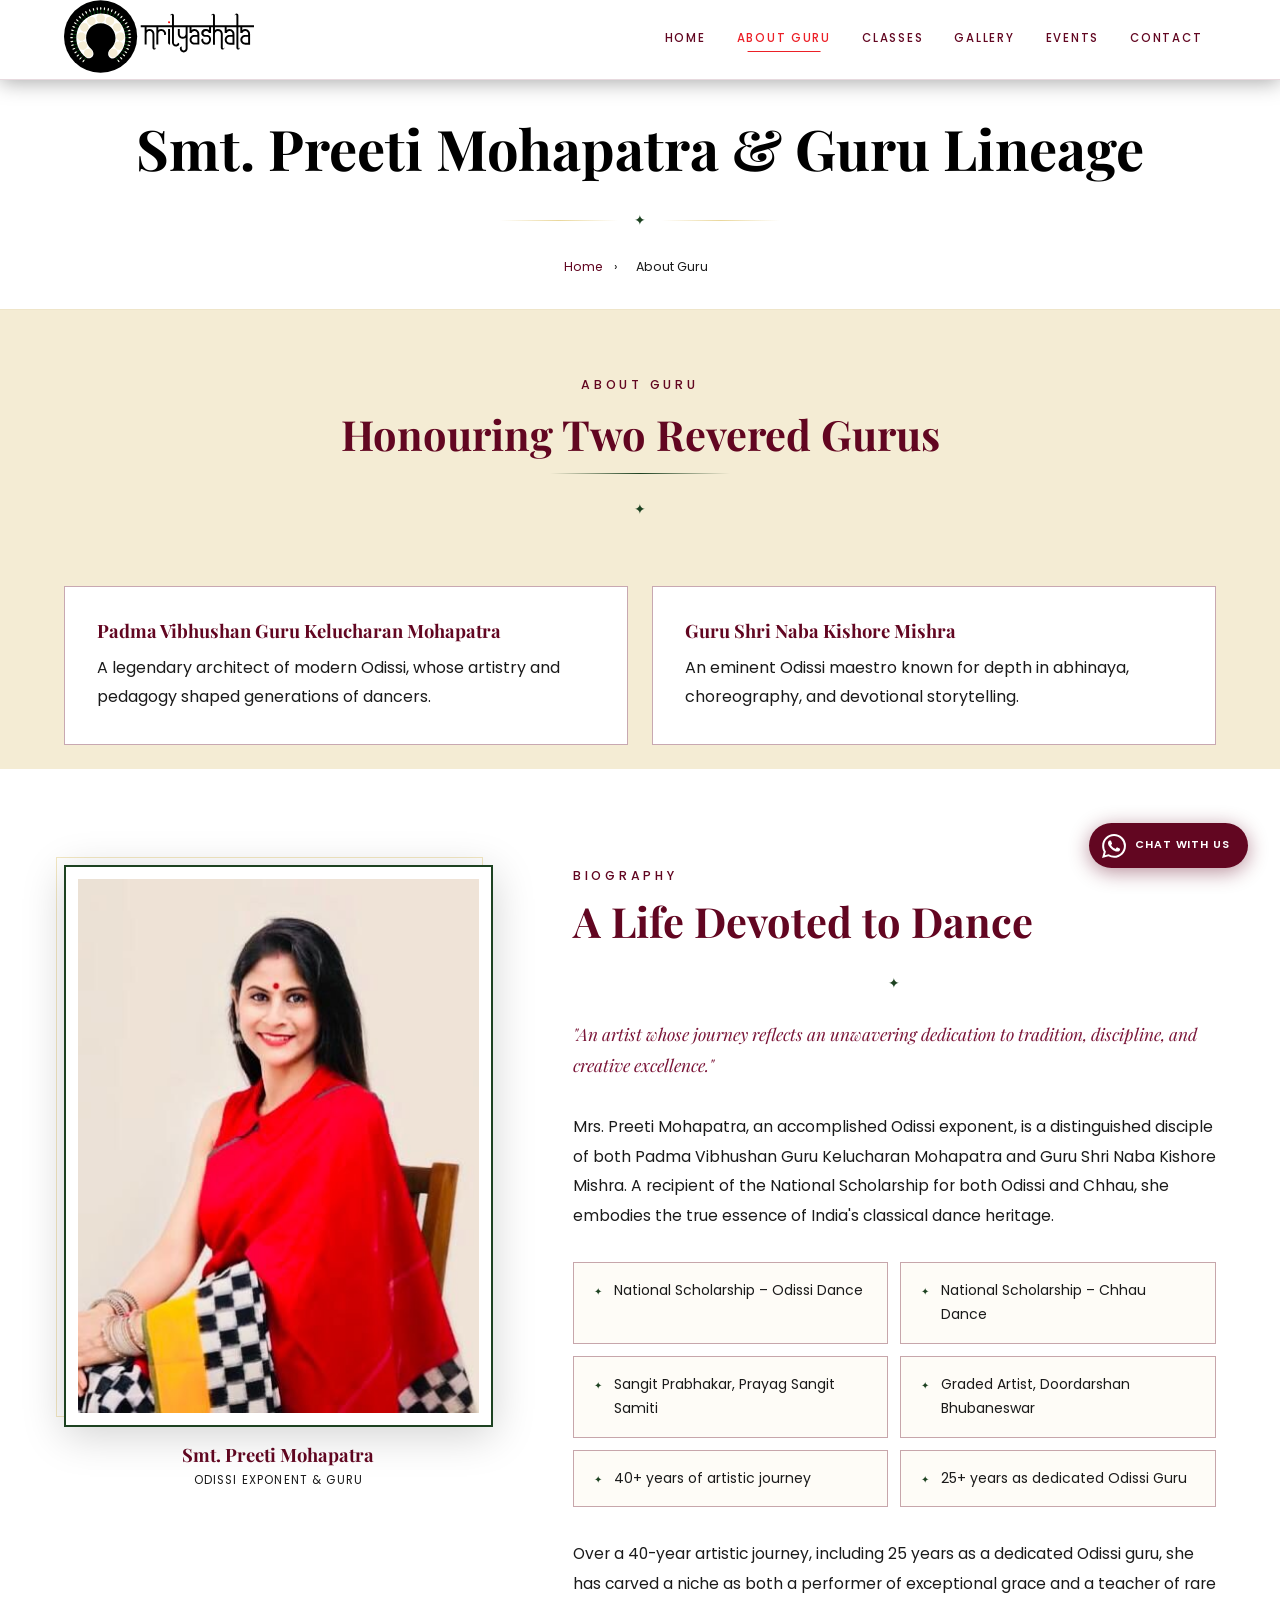
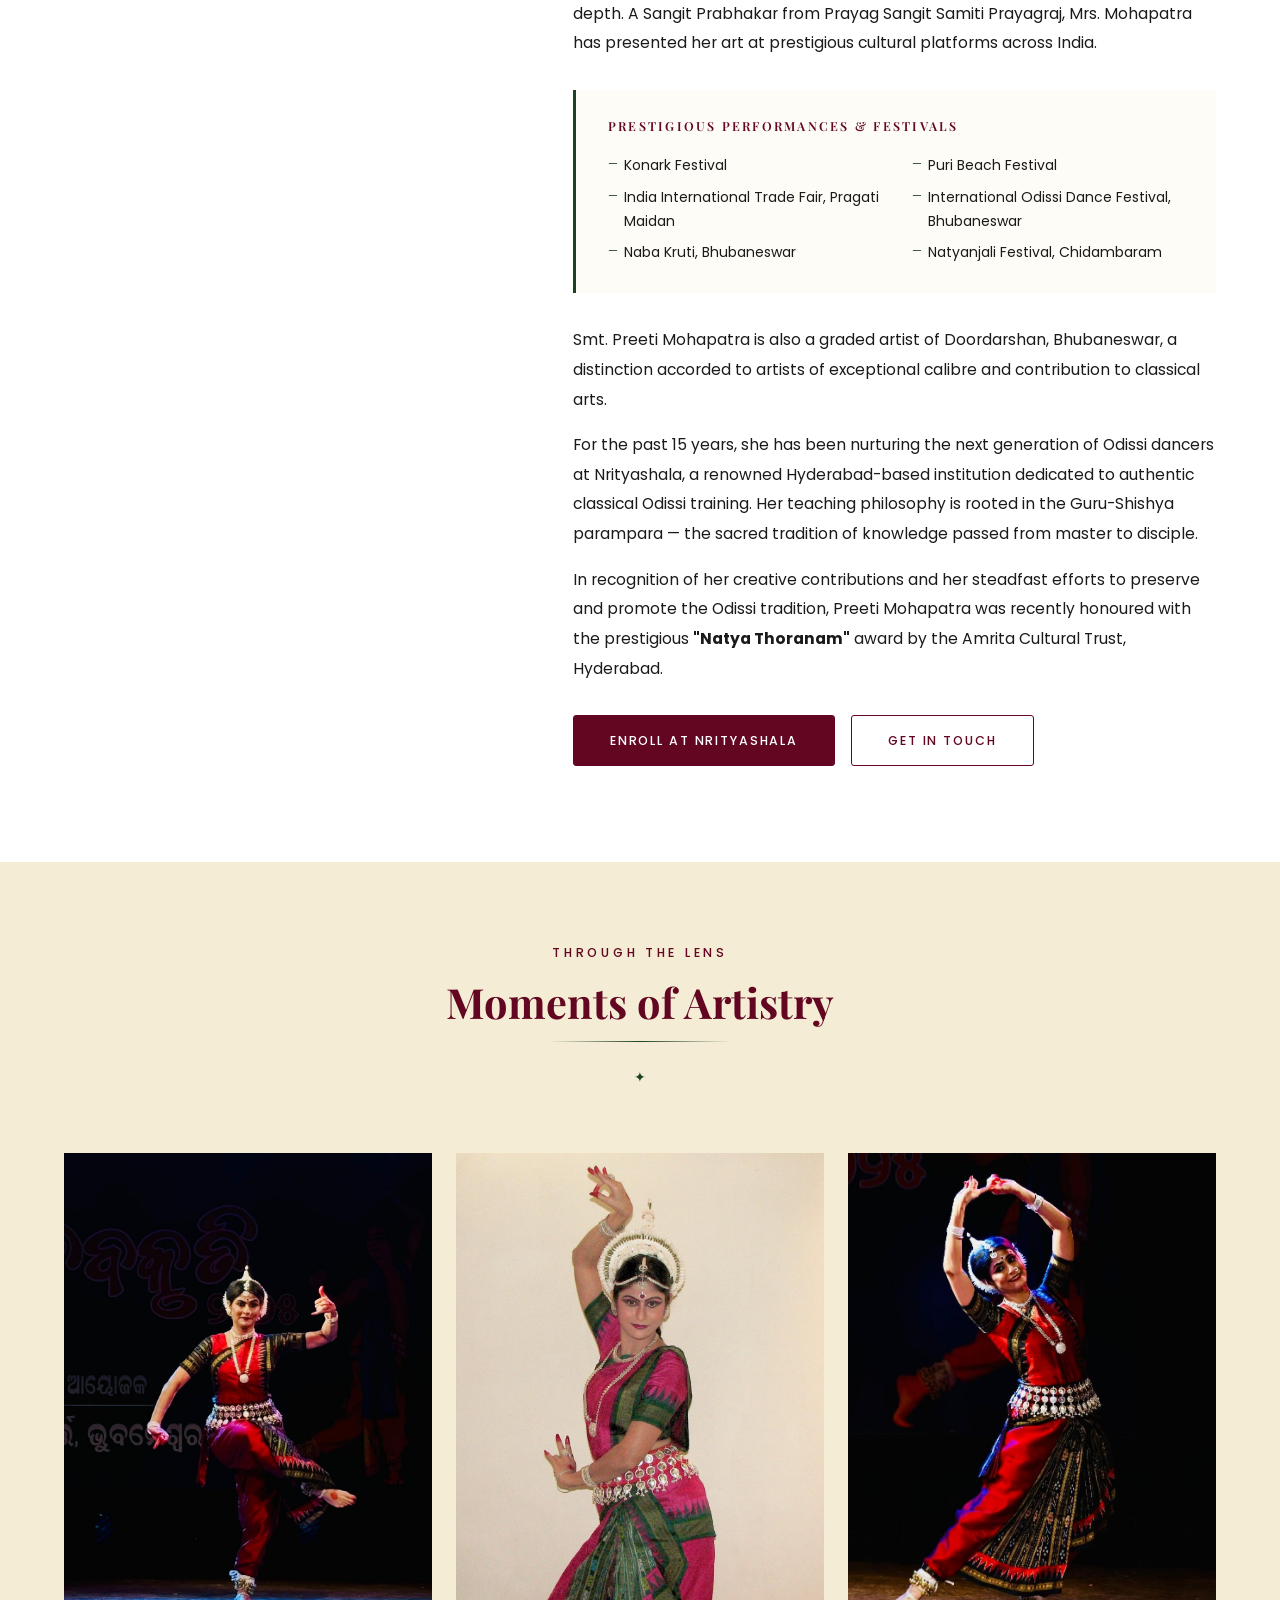
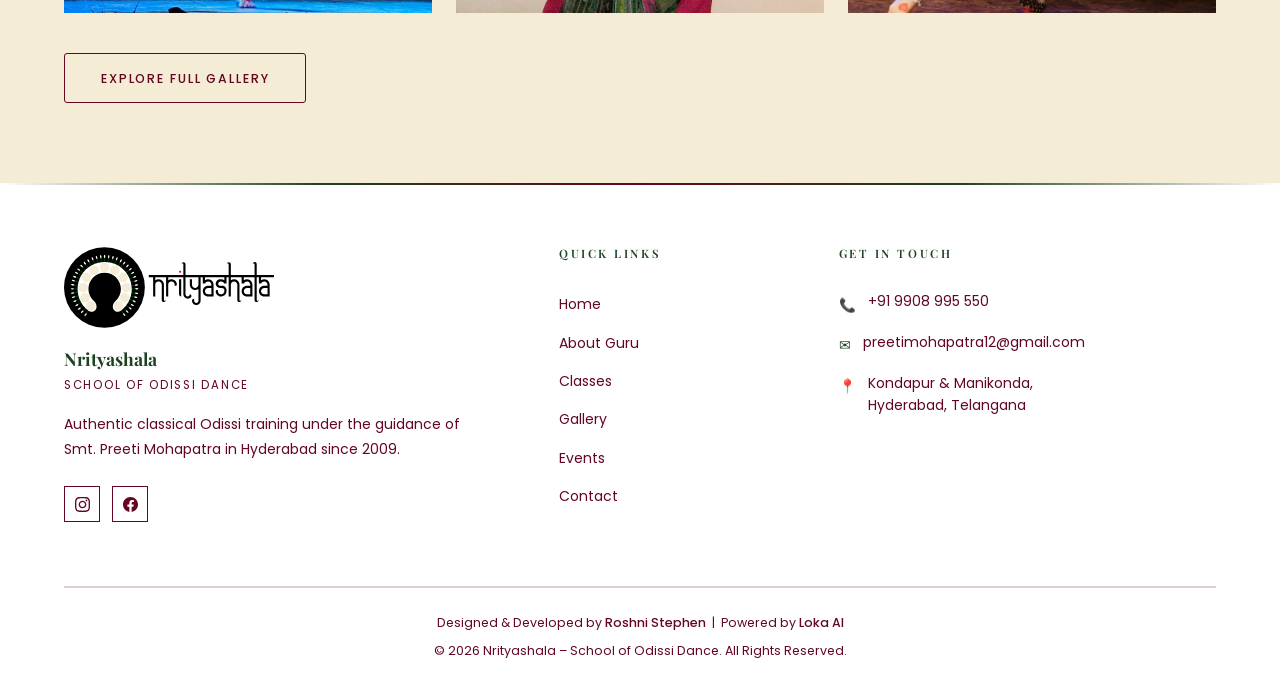
==== commit 8d87ed5c: "upd" ====
--- a/about.html
+++ b/about.html
@@ -32,7 +32,7 @@
     <div class="container">
       <div class="navbar-inner">
         <a href="index.html" class="navbar-brand">
-          <img src="assets/images/logo-wordmark.jpg" alt="Nrityashala - School of Odissi Dance logo and wordmark" width="46" height="46">
+          <img src="assets/images/logo.svg" alt="Nrityashala - School of Odissi Dance logo and wordmark" width="46" height="46">
           <div class="navbar-brand-text">
             <span class="navbar-brand-name">Nrityashala</span>
             <span class="navbar-brand-tagline">School of Odissi Dance</span>
@@ -213,7 +213,7 @@
     <div class="container">
       <div class="footer-grid">
         <div class="footer-brand">
-          <img src="assets/images/logo-wordmark.jpg" alt="Nrityashala - School of Odissi Dance logo and wordmark" loading="lazy">
+          <img src="assets/images/logo.svg" alt="Nrityashala - School of Odissi Dance logo and wordmark" loading="lazy">
           <h3>Nrityashala</h3>
           <p class="footer-tagline">School of Odissi Dance</p>
           <p>Authentic classical Odissi training under the guidance of Smt. Preeti Mohapatra in Hyderabad since 2009.</p>
--- a/assets/css/style.css
+++ b/assets/css/style.css
@@ -361,9 +361,9 @@
   inset: 0;
   background: linear-gradient(
     160deg,
-    rgba(255,255,255,0.75) 0%,
-    rgba(244,236,212,0.70) 45%,
-    rgba(255,255,255,0.80) 100%
+    rgba(0,0,0,0.65) 0%,
+    rgba(0,0,0,0.60) 45%,
+    rgba(0,0,0,0.70) 100%
   );
 }
 .hero-decorative {
@@ -378,7 +378,7 @@
   position: relative;
   z-index: 2;
   text-align: center;
-  color: #620621;
+  color: #FFFFFF;
   padding: 0 1.5rem;
   max-width: 860px;
 }
@@ -387,33 +387,40 @@
   font-size: 0.7rem;
   letter-spacing: 0.45em;
   text-transform: uppercase;
-  color: #620621;
+  color: #FFFFFF;
   margin-bottom: 1.5rem;
   padding: 0.4rem 1.5rem;
-  border: 1px solid #620621;
+  border: 1px solid #FFFFFF;
 }
 .hero-title {
   font-family: var(--font-heading);
   font-size: clamp(2.4rem, 6vw, 4rem);
   font-weight: 700;
-  color: #620621;
+  color: #FFFFFF;
   line-height: 1.12;
   margin-bottom: 0.75rem;
   text-shadow: none;
 }
-.hero-title span { color: var(--gold); display: block; }
+.hero-title span {
+  color: var(--brand-alizarin-red);
+  display: block;
+  font-size: 0.55em;
+  font-weight: 400;
+  letter-spacing: 0.05em;
+  margin-top: 0.3rem;
+}
 .hero-subtitle {
   font-family: var(--font-heading);
   font-style: italic;
   font-size: clamp(1rem, 2.5vw, 1.35rem);
-  color: #620621;
+  color: #FFFFFF;
   margin-bottom: 0.5rem;
 }
 .hero-tagline {
   font-size: 0.72rem;
   letter-spacing: 0.25em;
   text-transform: uppercase;
-  color: #620621;
+  color: #FFFFFF;
   margin-bottom: 3rem;
 }
 .hero-divider {
@@ -427,10 +434,31 @@
   content: '';
   width: 60px;
   height: 1px;
-  background: #620621;
-}
-.hero-divider-icon { color: #620621; font-size: 0.85rem; }
+  background: #FFFFFF;
+}
+.hero-divider-icon { color: #FFFFFF; font-size: 0.85rem; }
 .hero-cta { display: flex; gap: 1rem; justify-content: center; flex-wrap: wrap; }
+.hero-cta .btn-gold {
+  background: var(--brand-alizarin-red);
+  color: var(--white);
+  border: 1px solid var(--brand-alizarin-red);
+}
+.hero-cta .btn-gold:hover {
+  background: var(--brand-white);
+  color: var(--brand-alizarin-red);
+  box-shadow: 0 4px 20px rgba(255,255,255,0.3);
+  transform: translateY(-2px);
+}
+.hero-cta .btn-outline-gold {
+  background: transparent;
+  color: var(--brand-white);
+  border: 2px solid var(--brand-white);
+}
+.hero-cta .btn-outline-gold:hover {
+  background: var(--brand-white);
+  color: var(--brand-alizarin-red);
+  transform: translateY(-2px);
+}
 .cta-buttons { display: flex; gap: 1rem; justify-content: flex-start; flex-wrap: wrap; align-items: center; }
 .hero-bottom {
   position: absolute;
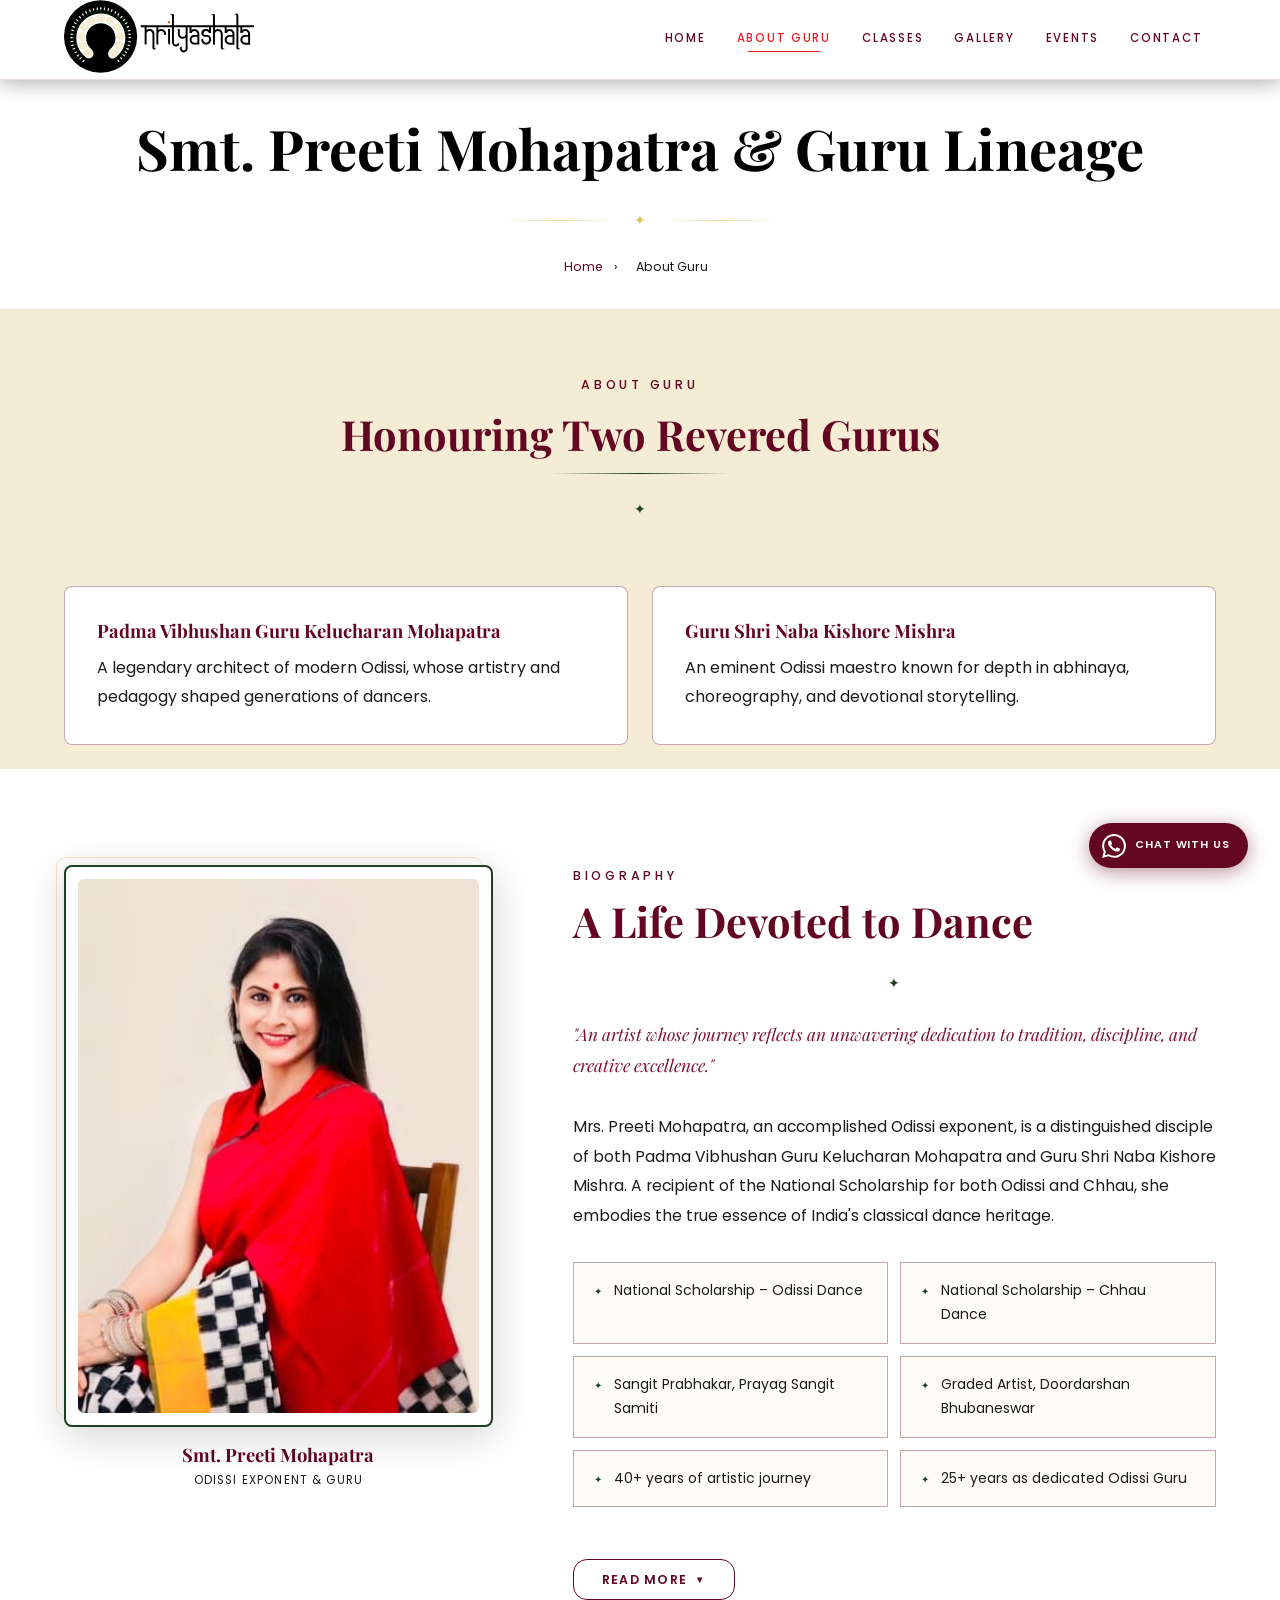
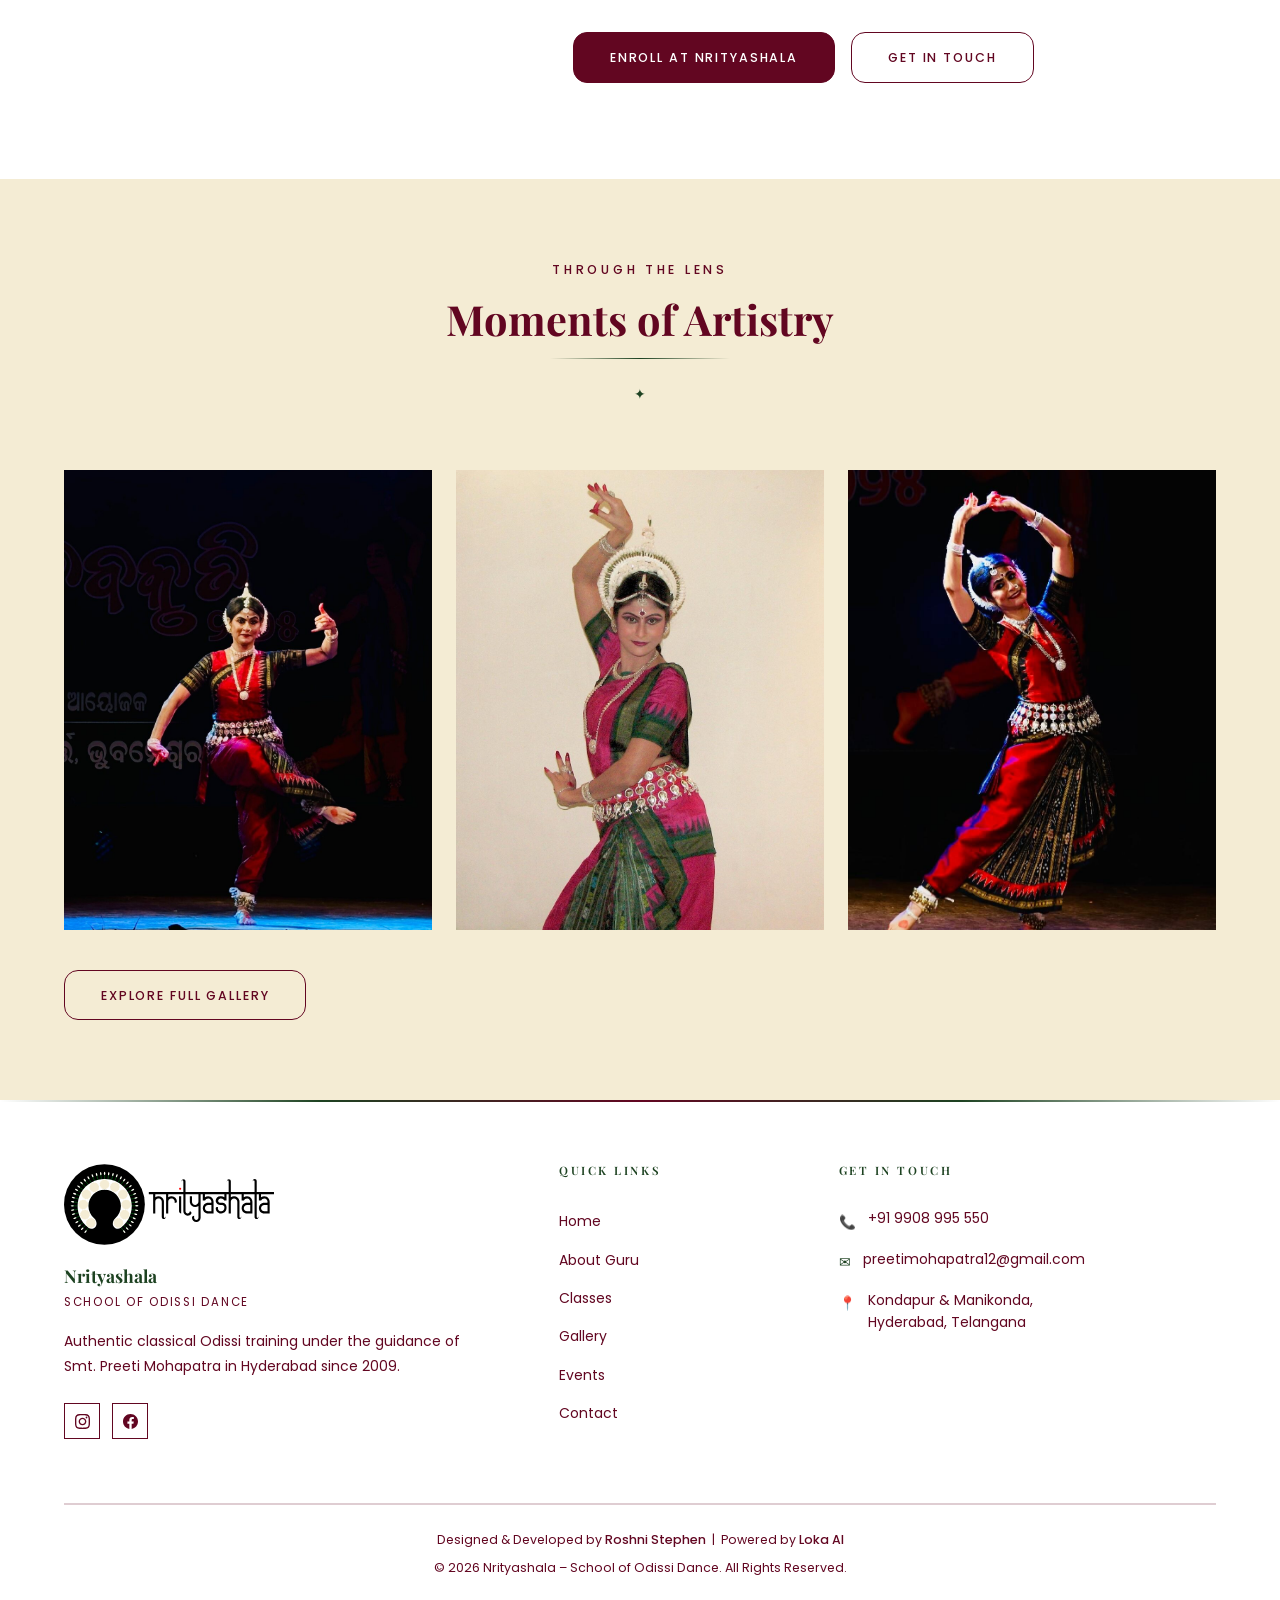
==== commit 97cf585a: "Visual polish: contrast, rounded corners, spacing, read-more - Fix dark-on-dark contrast: scroll hin" ====
--- a/about.html
+++ b/about.html
@@ -128,14 +128,15 @@
             <div class="highlight-item">25+ years as dedicated Odissi Guru</div>
           </div>
 
-          <p class="fade-in delay-3">
+          <div class="read-more-content" id="bio-more">
+          <p>
             Over a 40-year artistic journey, including 25 years as a dedicated Odissi guru, she has carved a
             niche as both a performer of exceptional grace and a teacher of rare depth. A Sangit Prabhakar from
             Prayag Sangit Samiti Prayagraj, Mrs. Mohapatra has presented her art at prestigious cultural platforms
             across India.
           </p>
 
-          <div class="performances-box fade-in delay-3">
+          <div class="performances-box">
             <h4>Prestigious Performances &amp; Festivals</h4>
             <ul class="performances-list">
               <li>Konark Festival</li>
@@ -147,23 +148,29 @@
             </ul>
           </div>
 
-          <p class="fade-in delay-3">
+          <p>
             Smt. Preeti Mohapatra is also a graded artist of Doordarshan, Bhubaneswar, a distinction accorded
             to artists of exceptional calibre and contribution to classical arts.
           </p>
 
-          <p class="fade-in delay-4">
+          <p>
             For the past 15 years, she has been nurturing the next generation of Odissi dancers at Nrityashala,
             a renowned Hyderabad-based institution dedicated to authentic classical Odissi training. Her teaching
             philosophy is rooted in the Guru-Shishya parampara — the sacred tradition of knowledge passed from
             master to disciple.
           </p>
 
-          <p class="fade-in delay-4">
+          <p>
             In recognition of her creative contributions and her steadfast efforts to preserve and promote the
             Odissi tradition, Preeti Mohapatra was recently honoured with the prestigious <strong>"Natya Thoranam"</strong>
             award by the Amrita Cultural Trust, Hyderabad.
           </p>
+          </div>
+
+          <button class="read-more-btn fade-in delay-3" data-target="bio-more" aria-expanded="false">
+            <span class="rmb-text">Read More</span>
+            <span class="rmb-icon" aria-hidden="true">▼</span>
+          </button>
 
           <div style="margin-top:2rem;" class="fade-in delay-4 cta-buttons">
             <a href="classes.html" class="btn btn-primary">Enroll at Nrityashala</a>
--- a/assets/css/style.css
+++ b/assets/css/style.css
@@ -38,7 +38,9 @@
   --shadow-lg: 0 8px 40px rgba(0,0,0,0.18);
   --shadow-gold: 0 4px 20px rgba(29,66,33,0.25);
   --border-gold: 1px solid rgba(98,6,33,0.35);
-  --radius: 3px;
+  --radius: 6px;
+  --radius-card: 8px;
+  --radius-btn: 14px;
 }
 
 *, *::before, *::after {
@@ -133,6 +135,7 @@
 .divider-dark::before,.divider-dark::after {
   background: linear-gradient(to right, transparent, rgba(212,175,55,0.5), transparent);
 }
+.divider-dark .divider-icon { color: rgba(212,175,55,0.8); }
 
 /* Buttons */
 .btn {
@@ -143,7 +146,7 @@
   font-weight: 500;
   letter-spacing: 0.15em;
   text-transform: uppercase;
-  border-radius: var(--radius);
+  border-radius: var(--radius-btn);
   transition: var(--transition);
   cursor: pointer;
 }
@@ -472,7 +475,7 @@
   flex-direction: column;
   align-items: center;
   gap: 0.5rem;
-  color: #620621;
+  color: rgba(255,255,255,0.8);
   font-size: 0.65rem;
   letter-spacing: 0.3em;
   text-transform: uppercase;
@@ -481,8 +484,8 @@
 .scroll-arrow {
   width: 20px;
   height: 20px;
-  border-right: 1px solid #620621;
-  border-bottom: 1px solid #620621;
+  border-right: 1px solid rgba(255,255,255,0.7);
+  border-bottom: 1px solid rgba(255,255,255,0.7);
   transform: rotate(45deg);
 }
 @keyframes scrollBounce {
@@ -543,6 +546,7 @@
   padding: 1.5rem 1.5rem;
   margin: 2rem 0;
   background: rgba(212,175,55,0.05);
+  border-radius: 0 var(--radius-card) var(--radius-card) 0;
 }
 .our-values h3 {
   font-family: var(--font-heading);
@@ -562,6 +566,7 @@
   padding: 1.5rem 1.5rem;
   margin: 2rem 0;
   background: rgba(212,175,55,0.05);
+  border-radius: 0 var(--radius-card) var(--radius-card) 0;
 }
 .our-beliefs h3 {
   font-family: var(--font-heading);
@@ -614,6 +619,7 @@
   padding: 0.75rem;
   background: var(--white);
   box-shadow: var(--shadow-lg);
+  border-radius: var(--radius-card);
 }
 .welcome-image-frame::before {
   content: '';
@@ -623,12 +629,14 @@
   border: 1px solid rgba(212,175,55,0.3);
   pointer-events: none;
   z-index: -1;
+  border-radius: calc(var(--radius-card) + 2px);
 }
 .welcome-image-frame img {
   width: 100%;
   aspect-ratio: 3/4;
   object-fit: cover;
   object-position: top;
+  border-radius: calc(var(--radius-card) - 2px);
 }
 .welcome-image-caption {
   text-align: center;
@@ -720,6 +728,7 @@
   padding: 1.5rem 2rem;
   border: var(--border-gold);
   background: rgba(107,31,31,0.04);
+  border-radius: var(--radius-card);
 }
 .guru-award-box h5 {
   font-size: 0.72rem;
@@ -772,6 +781,7 @@
   background: var(--white);
   border: var(--border-gold);
   padding: 2rem;
+  border-radius: var(--radius-card);
 }
 .guru-lineage-card h3 {
   font-size: 1.15rem;
@@ -796,6 +806,7 @@
   border: var(--border-gold);
   padding: 2rem;
   transition: var(--transition);
+  border-radius: var(--radius-card);
 }
 .brand-value-card:hover {
   transform: translateY(-5px);
@@ -848,7 +859,7 @@
   transition: var(--transition);
 }
 .g-item:hover .g-overlay { opacity: 1; }
-.g-overlay-icon { color: var(--gold); font-size: 1.5rem; }
+.g-overlay-icon { color: var(--brand-apricot-white); font-size: 1.5rem; }
 
 /* ===== 11. EVENTS HIGHLIGHTS (HOME) ===== */
 .events-highlights { padding: 7rem 0; background: var(--ivory); }
@@ -864,6 +875,7 @@
   transition: var(--transition);
   position: relative;
   overflow: hidden;
+  border-radius: var(--radius-card);
 }
 .event-hl-card::before {
   content: '';
@@ -916,21 +928,22 @@
 .contact-detail-icon {
   width: 44px;
   height: 44px;
-  border: 1px solid rgba(212,175,55,0.35);
+  border: 1px solid rgba(244,236,212,0.5);
   display: flex;
   align-items: center;
   justify-content: center;
-  color: var(--gold);
+  color: var(--brand-apricot-white);
   font-size: 1rem;
   flex-shrink: 0;
 }
 .contact-detail-row a { color: rgba(250,247,242,0.82); }
-.contact-detail-row a:hover { color: var(--gold); }
+.contact-detail-row a:hover { color: var(--brand-apricot-white); }
 .contact-right-box {
   background: rgba(255,255,255,0.05);
   border: 1px solid rgba(212,175,55,0.2);
   padding: 3rem;
   text-align: center;
+  border-radius: var(--radius-card);
 }
 .contact-right-box h3 { color: var(--white); margin-bottom: 1rem; }
 .contact-right-box p { margin-bottom: 2rem; color: rgba(250,247,242,0.88); }
@@ -959,6 +972,7 @@
   background: var(--white);
   box-shadow: var(--shadow-lg);
   position: relative;
+  border-radius: var(--radius-card);
 }
 .about-portrait-frame::before {
   content: '';
@@ -968,12 +982,14 @@
   border: 1px solid rgba(212,175,55,0.3);
   pointer-events: none;
   z-index: -1;
+  border-radius: calc(var(--radius-card) + 2px);
 }
 .about-portrait-frame img {
   width: 100%;
   aspect-ratio: 3/4;
   object-fit: cover;
   object-position: top;
+  border-radius: calc(var(--radius-card) - 2px);
 }
 .about-portrait-caption {
   text-align: center;
@@ -1028,6 +1044,7 @@
   padding: 1.75rem 2rem;
   border-left: 3px solid var(--gold);
   background: rgba(212,175,55,0.04);
+  border-radius: 0 var(--radius-card) var(--radius-card) 0;
 }
 .performances-box h4 {
   font-size: 0.78rem;
@@ -1084,13 +1101,14 @@
   justify-content: center;
   opacity: 0;
   transition: var(--transition);
-  color: var(--gold);
+  color: var(--brand-apricot-white);
   font-size: 1.5rem;
 }
 .guru-img-item:hover .guru-img-overlay { opacity: 1; }
 
 /* ===== 14. CLASSES PAGE ===== */
-.classes-intro { padding: 6rem 0; background: var(--ivory); }
+.classes-intro { padding: 3.5rem 0 4rem; background: var(--ivory); }
+.classes-intro .section-header { margin-bottom: 0; }
 .dance-info-grid {
   display: grid;
   grid-template-columns: repeat(3, 1fr);
@@ -1105,6 +1123,7 @@
   transition: var(--transition);
   position: relative;
   overflow: hidden;
+  border-radius: var(--radius-card);
 }
 .dance-info-card::after {
   content: '';
@@ -1153,12 +1172,12 @@
   border: var(--border-gold);
 }
 
-.schedule-section { padding: 6rem 0; background: var(--ivory-dark); }
+.schedule-section { padding: 4.5rem 0; background: var(--ivory-dark); }
 .schedule-cards {
   display: grid;
   grid-template-columns: 1fr 1fr;
   gap: 2rem;
-  margin-top: 3.5rem;
+  margin-top: 2rem;
 }
 .schedule-card {
   background: var(--white);
@@ -1166,6 +1185,7 @@
   overflow: hidden;
   box-shadow: var(--shadow-sm);
   transition: var(--transition);
+  border-radius: var(--radius-card);
 }
 .schedule-card:hover { box-shadow: var(--shadow-lg); }
 .schedule-card-header {
@@ -1198,12 +1218,12 @@
 }
 .sch-value { font-size: 0.9rem; color: var(--charcoal); }
 
-.mode-section { padding: 6rem 0; background: var(--maroon); }
+.mode-section { padding: 4.5rem 0; background: var(--maroon); }
 .mode-cards {
   display: grid;
   grid-template-columns: 1fr 1fr;
   gap: 2rem;
-  margin-top: 3.5rem;
+  margin-top: 2rem;
 }
 .mode-card {
   background: rgba(255,255,255,0.09);
@@ -1211,6 +1231,7 @@
   padding: 3rem 2rem;
   text-align: center;
   transition: var(--transition);
+  border-radius: var(--radius-card);
 }
 .mode-card:hover {
   background: rgba(244,236,212,0.14);
@@ -1235,13 +1256,15 @@
 }
 .mode-card:hover .mode-card-icon {
   transform: translateY(-4px) scale(1.04);
-  background: var(--maroon);
-  color: var(--white);
-}
+  background: var(--brand-apricot-white);
+  color: var(--maroon-dark);
+}
+.mode-section h2 { color: var(--white); }
+.mode-section .section-subtitle { color: rgba(244,236,212,0.8); }
 .mode-card h3 { color: var(--white); margin-bottom: 1rem; }
 .mode-card p { color: rgba(250,247,242,0.78); font-size: 0.9rem; }
 
-.enroll-section { padding: 5rem 0; background: var(--ivory); text-align: center; }
+.enroll-section { padding: 4rem 0; background: var(--ivory); text-align: center; }
 
 /* ===== 15. GALLERY PAGE ===== */
 .gallery-page { padding: 5rem 0; background: var(--ivory); }
@@ -1272,7 +1295,7 @@
   justify-content: center;
   opacity: 0;
   transition: var(--transition);
-  color: var(--gold);
+  color: var(--brand-apricot-white);
   font-size: 1.75rem;
 }
 .masonry-item:hover .masonry-overlay { opacity: 1; }
@@ -1366,6 +1389,7 @@
   border: var(--border-gold);
   overflow: hidden;
   transition: var(--transition);
+  border-radius: var(--radius-card);
 }
 .event-card-full:hover { box-shadow: var(--shadow-lg); transform: translateY(-5px); }
 .event-card-banner {
@@ -1484,6 +1508,7 @@
   font-weight: 500;
   letter-spacing: 0.05em;
   transition: var(--transition);
+  border-radius: var(--radius-card);
 }
 .social-btn:hover { background: var(--maroon); color: var(--gold); border-color: var(--maroon); }
 .social-btn svg { width: 15px; height: 15px; fill: currentColor; }
@@ -2167,3 +2192,60 @@
   .video-highlights { gap: 0.75rem; }
   .page-header { padding-top: calc(var(--nav-height) + 1.5rem); padding-bottom: 1.5rem; }
 }
+
+/* ===== 27. READ MORE COMPONENT ===== */
+.read-more-content {
+  overflow: hidden;
+  max-height: 0;
+  opacity: 0;
+  transition: max-height 0.7s ease, opacity 0.5s ease;
+}
+.read-more-content.expanded {
+  max-height: 6000px;
+  opacity: 1;
+  transition: max-height 1.2s ease, opacity 0.5s ease;
+}
+.read-more-btn {
+  display: inline-flex;
+  align-items: center;
+  gap: 0.5rem;
+  font-family: var(--font-body);
+  font-size: 0.78rem;
+  font-weight: 600;
+  letter-spacing: 0.1em;
+  text-transform: uppercase;
+  color: var(--maroon);
+  background: transparent;
+  border: 1.5px solid var(--maroon);
+  padding: 0.65rem 1.75rem;
+  border-radius: var(--radius-btn);
+  cursor: pointer;
+  transition: var(--transition);
+  margin-top: 1.25rem;
+}
+.read-more-btn:hover {
+  background: var(--maroon);
+  color: var(--white);
+  transform: translateY(-2px);
+  box-shadow: var(--shadow);
+}
+.read-more-btn .rmb-icon {
+  display: inline-block;
+  font-size: 0.6rem;
+  transition: transform 0.35s ease;
+  line-height: 1;
+}
+.read-more-btn.expanded .rmb-icon {
+  transform: rotate(180deg);
+}
+/* On dark background sections */
+.section-dark .read-more-btn,
+.mode-section .read-more-btn {
+  color: var(--ivory);
+  border-color: rgba(244,236,212,0.6);
+}
+.section-dark .read-more-btn:hover,
+.mode-section .read-more-btn:hover {
+  background: rgba(244,236,212,0.15);
+  color: var(--ivory);
+}
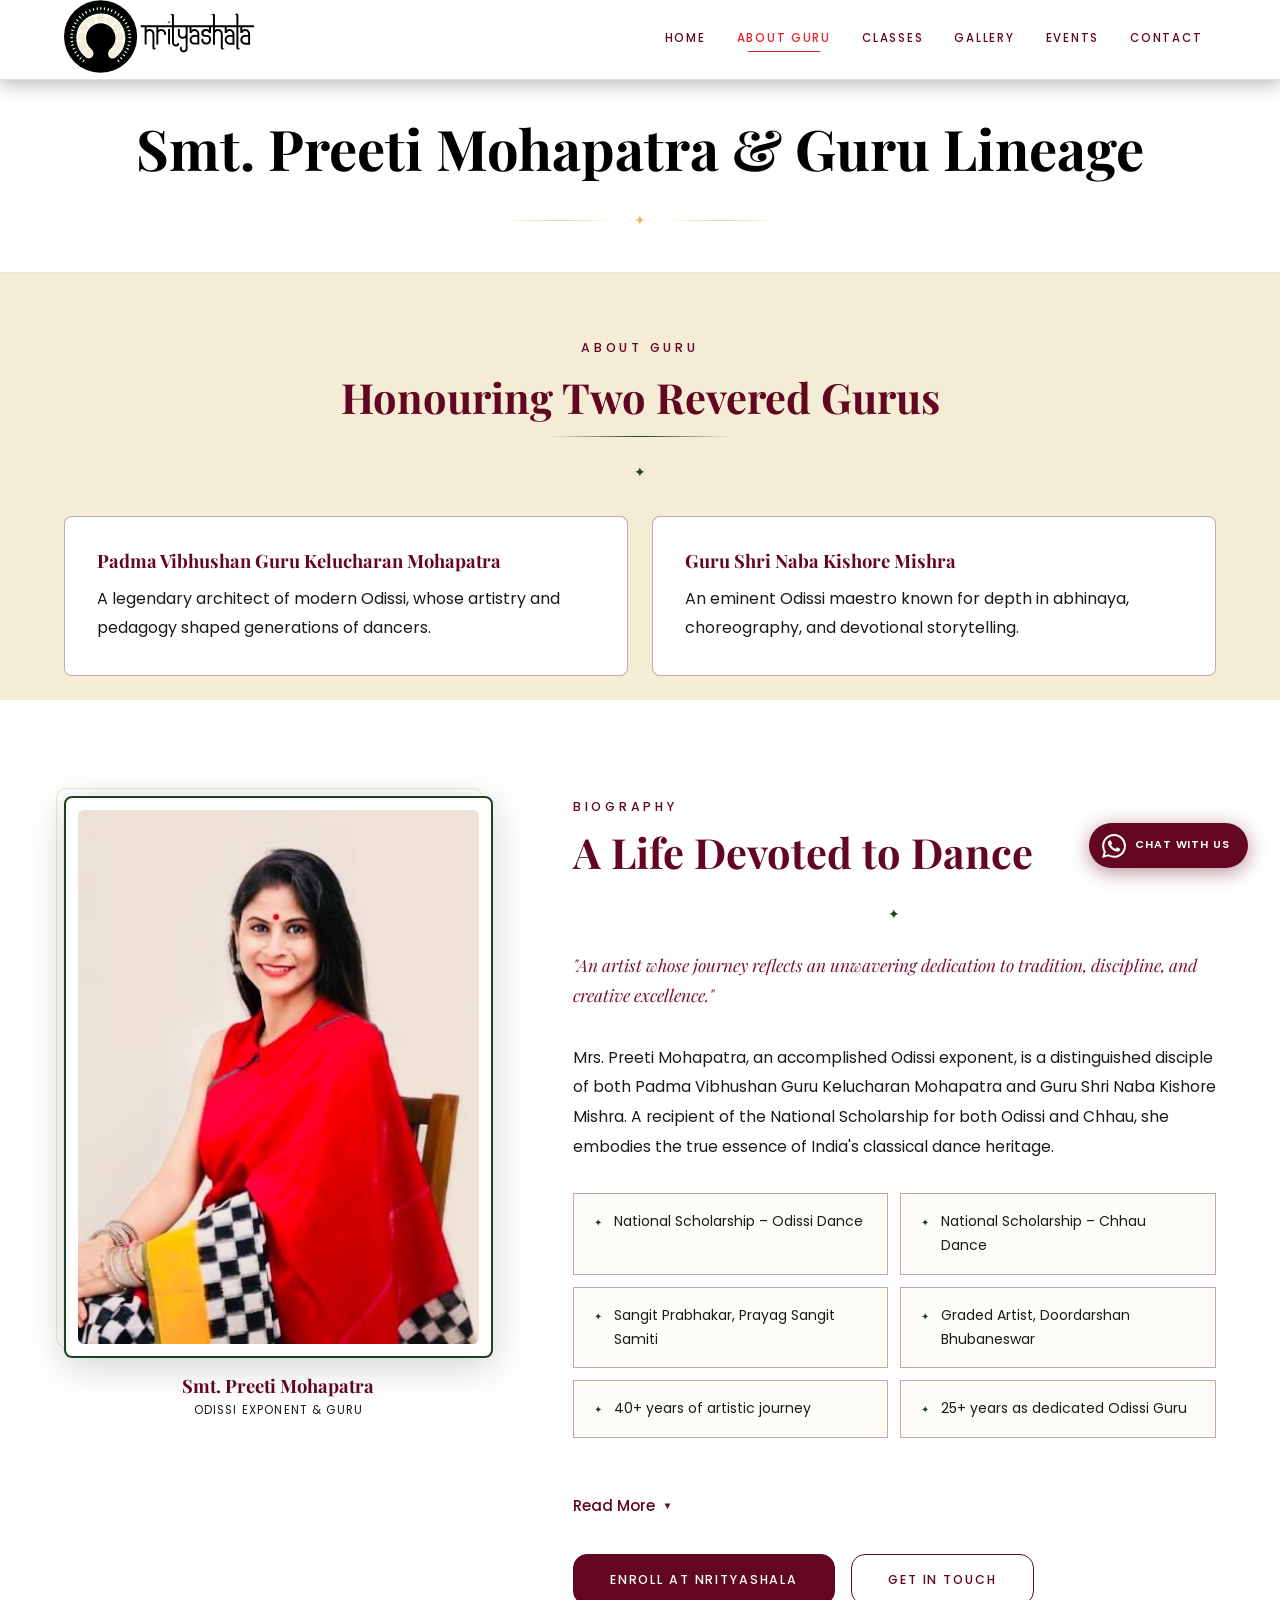
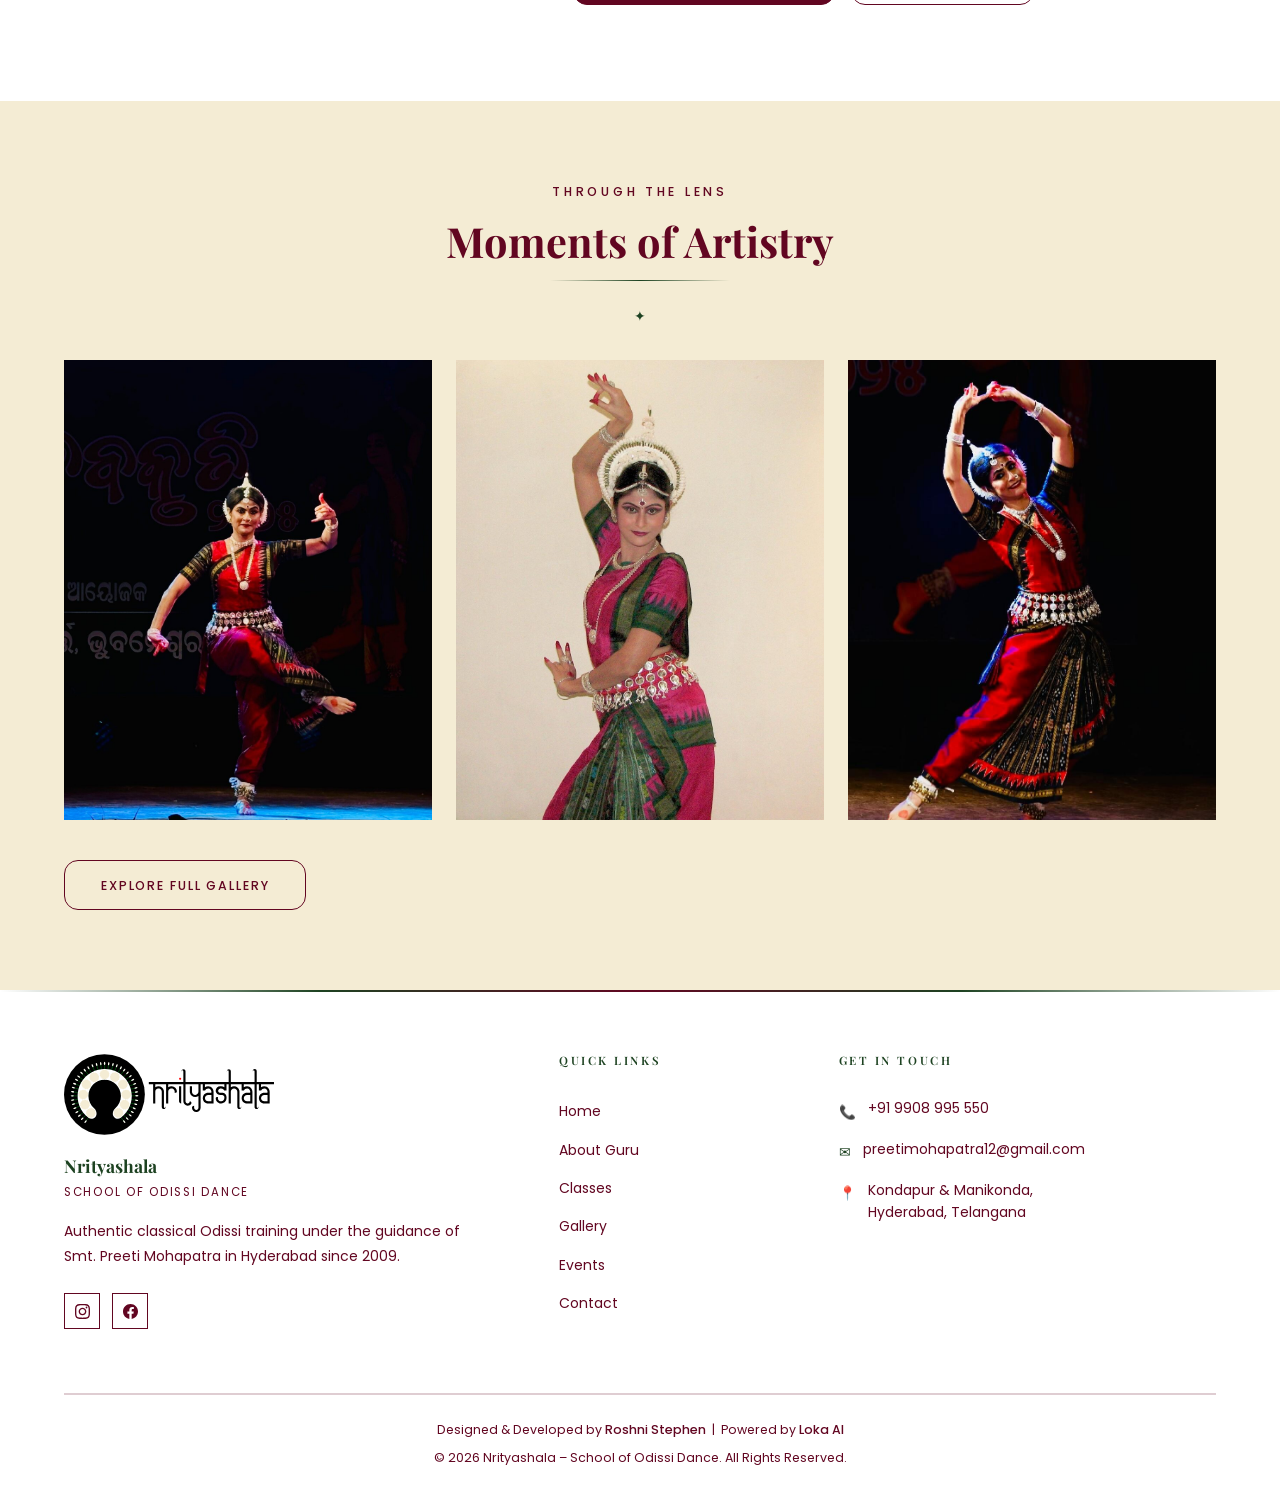
==== commit 385c4004: "updated new version" ====
--- a/about.html
+++ b/about.html
@@ -59,11 +59,6 @@
     <div class="container">
       <h1 id="page-title">Smt. Preeti Mohapatra &amp; Guru Lineage</h1>
       <div class="divider divider-dark"><span class="divider-icon">✦</span></div>
-      <nav class="breadcrumb" aria-label="Breadcrumb">
-        <a href="index.html">Home</a>
-        <span aria-hidden="true">›</span>
-        <span aria-current="page">About Guru</span>
-      </nav>
     </div>
   </header>
 
--- a/assets/css/style.css
+++ b/assets/css/style.css
@@ -102,7 +102,7 @@
 .section-dark h1,.section-dark h2,.section-dark h3,.section-dark h4 { color: var(--gold); }
 .section-dark p { color: rgba(250,247,242,0.82); }
 
-.section-header { text-align: center; margin-bottom: 4rem; }
+.section-header { text-align: center; margin-bottom: 2rem; }
 .section-header h2 { margin-bottom: 0.5rem; }
 
 .section-subtitle {
@@ -496,7 +496,7 @@
 /* ===== 6. PAGE HEADER ===== */
 .page-header {
   padding-top: calc(var(--nav-height) + 2rem);
-  padding-bottom: 2rem;
+  padding-bottom: 1rem;
   background: var(--ivory);
   text-align: center;
   position: relative;
@@ -1107,7 +1107,7 @@
 .guru-img-item:hover .guru-img-overlay { opacity: 1; }
 
 /* ===== 14. CLASSES PAGE ===== */
-.classes-intro { padding: 3.5rem 0 4rem; background: var(--ivory); }
+.classes-intro { padding: 2.5rem 0 3.5rem; background: var(--ivory); }
 .classes-intro .section-header { margin-bottom: 0; }
 .dance-info-grid {
   display: grid;
@@ -1172,7 +1172,7 @@
   border: var(--border-gold);
 }
 
-.schedule-section { padding: 4.5rem 0; background: var(--ivory-dark); }
+.schedule-section { padding: 3rem 0; background: var(--ivory-dark); }
 .schedule-cards {
   display: grid;
   grid-template-columns: 1fr 1fr;
@@ -1218,7 +1218,7 @@
 }
 .sch-value { font-size: 0.9rem; color: var(--charcoal); }
 
-.mode-section { padding: 4.5rem 0; background: var(--maroon); }
+.mode-section { padding: 3rem 0; background: var(--maroon); }
 .mode-cards {
   display: grid;
   grid-template-columns: 1fr 1fr;
@@ -1264,10 +1264,10 @@
 .mode-card h3 { color: var(--white); margin-bottom: 1rem; }
 .mode-card p { color: rgba(250,247,242,0.78); font-size: 0.9rem; }
 
-.enroll-section { padding: 4rem 0; background: var(--ivory); text-align: center; }
+.enroll-section { padding: 3rem 0; background: var(--ivory); text-align: center; }
 
 /* ===== 15. GALLERY PAGE ===== */
-.gallery-page { padding: 5rem 0; background: var(--ivory); }
+.gallery-page { padding: 1.5rem 0; background: var(--ivory); }
 .masonry-grid {
   columns: 4;
   column-gap: 0.75rem;
@@ -1363,7 +1363,7 @@
 }
 
 /* ===== 17. EVENTS PAGE ===== */
-.events-page { padding: 5rem 0; background: var(--ivory); }
+.events-page { padding: 2.5rem 0; background: var(--ivory); }
 .events-category { margin-bottom: 5rem; }
 .events-category:last-child { margin-bottom: 0; }
 .events-category-header {
@@ -2210,24 +2210,26 @@
   align-items: center;
   gap: 0.5rem;
   font-family: var(--font-body);
-  font-size: 0.78rem;
-  font-weight: 600;
-  letter-spacing: 0.1em;
-  text-transform: uppercase;
+  font-size: 0.95rem;
+  font-weight: 500;
+  letter-spacing: 0;
+  text-transform: none;
   color: var(--maroon);
   background: transparent;
-  border: 1.5px solid var(--maroon);
-  padding: 0.65rem 1.75rem;
-  border-radius: var(--radius-btn);
+  border: none;
+  padding: 0.25rem 0;
+  border-radius: 0;
   cursor: pointer;
   transition: var(--transition);
   margin-top: 1.25rem;
+  border-bottom: 1px solid transparent;
 }
 .read-more-btn:hover {
-  background: var(--maroon);
-  color: var(--white);
-  transform: translateY(-2px);
-  box-shadow: var(--shadow);
+  background: transparent;
+  color: var(--gold-light);
+  transform: none;
+  box-shadow: none;
+  border-bottom-color: var(--gold-light);
 }
 .read-more-btn .rmb-icon {
   display: inline-block;
@@ -2242,10 +2244,11 @@
 .section-dark .read-more-btn,
 .mode-section .read-more-btn {
   color: var(--ivory);
-  border-color: rgba(244,236,212,0.6);
+  border-color: transparent;
 }
 .section-dark .read-more-btn:hover,
 .mode-section .read-more-btn:hover {
-  background: rgba(244,236,212,0.15);
-  color: var(--ivory);
-}
+  background: transparent;
+  color: var(--ivory-dark);
+  border-bottom-color: var(--ivory-dark);
+}
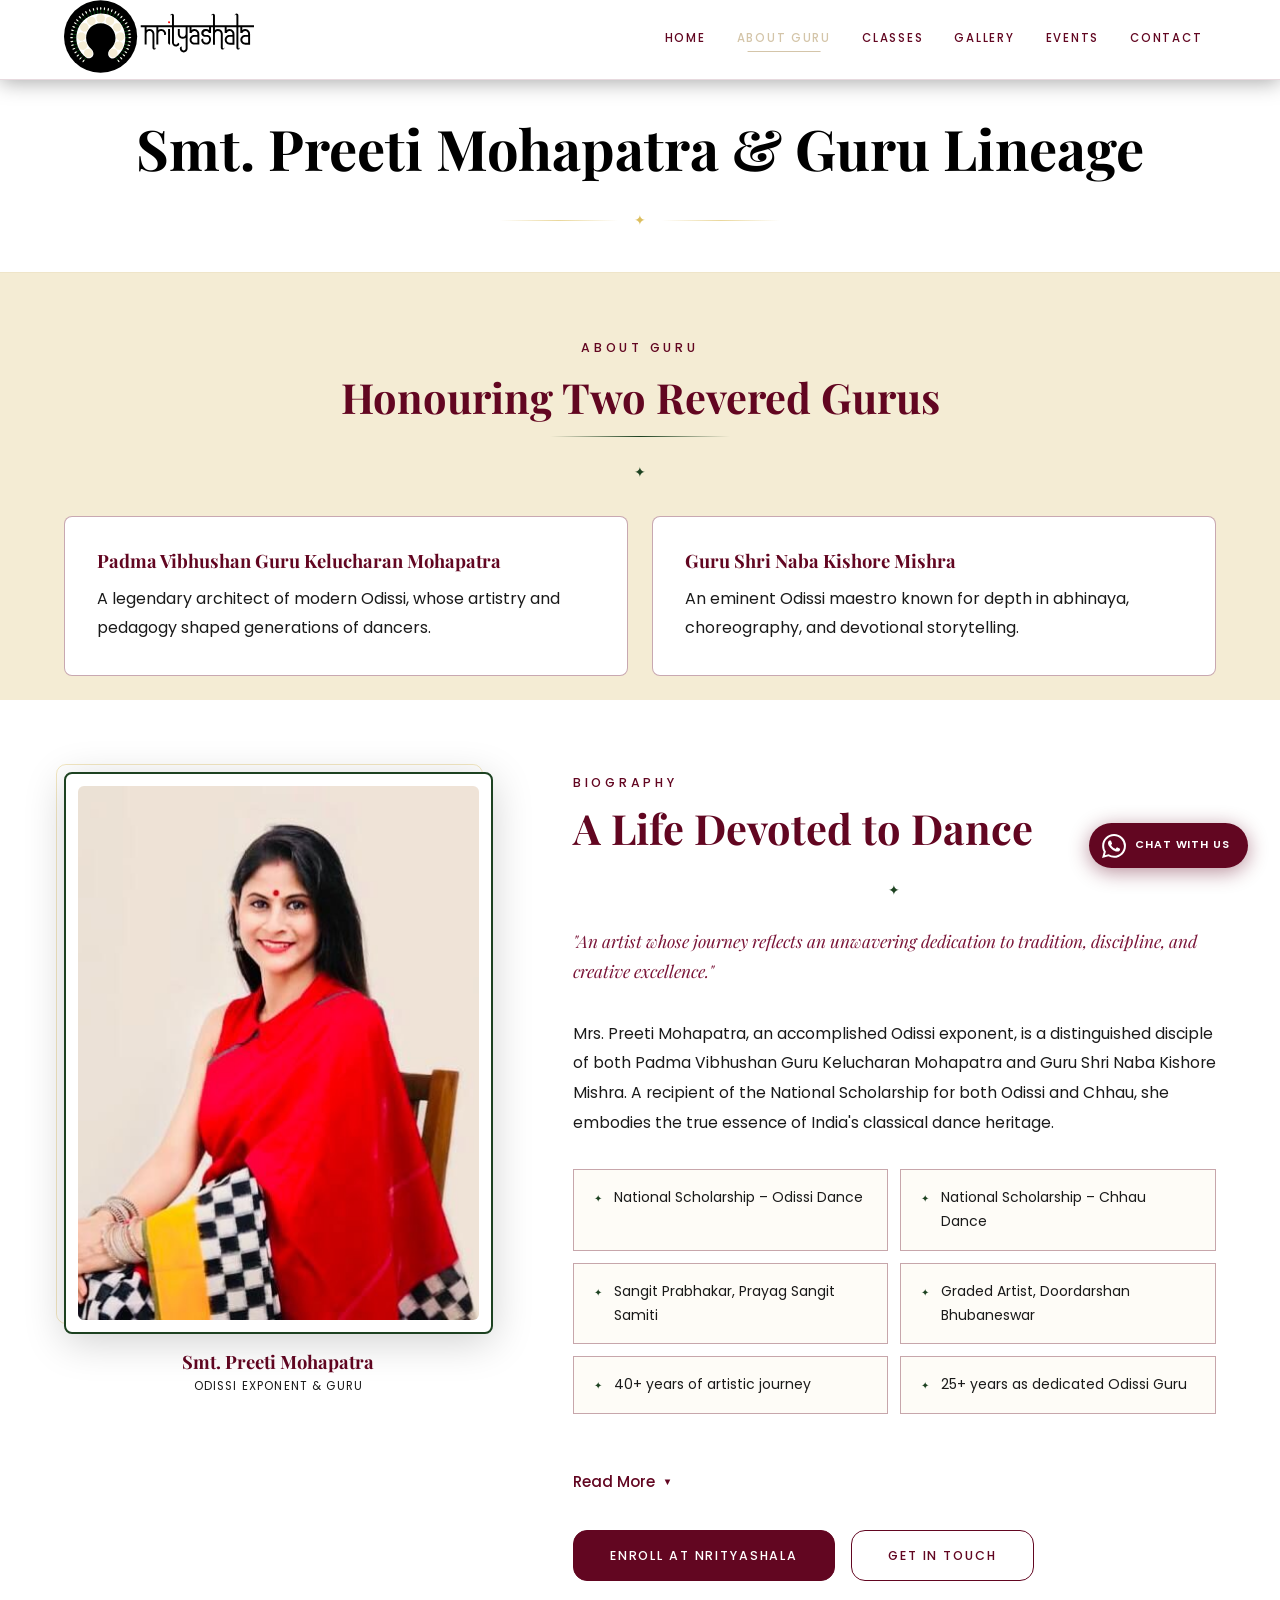
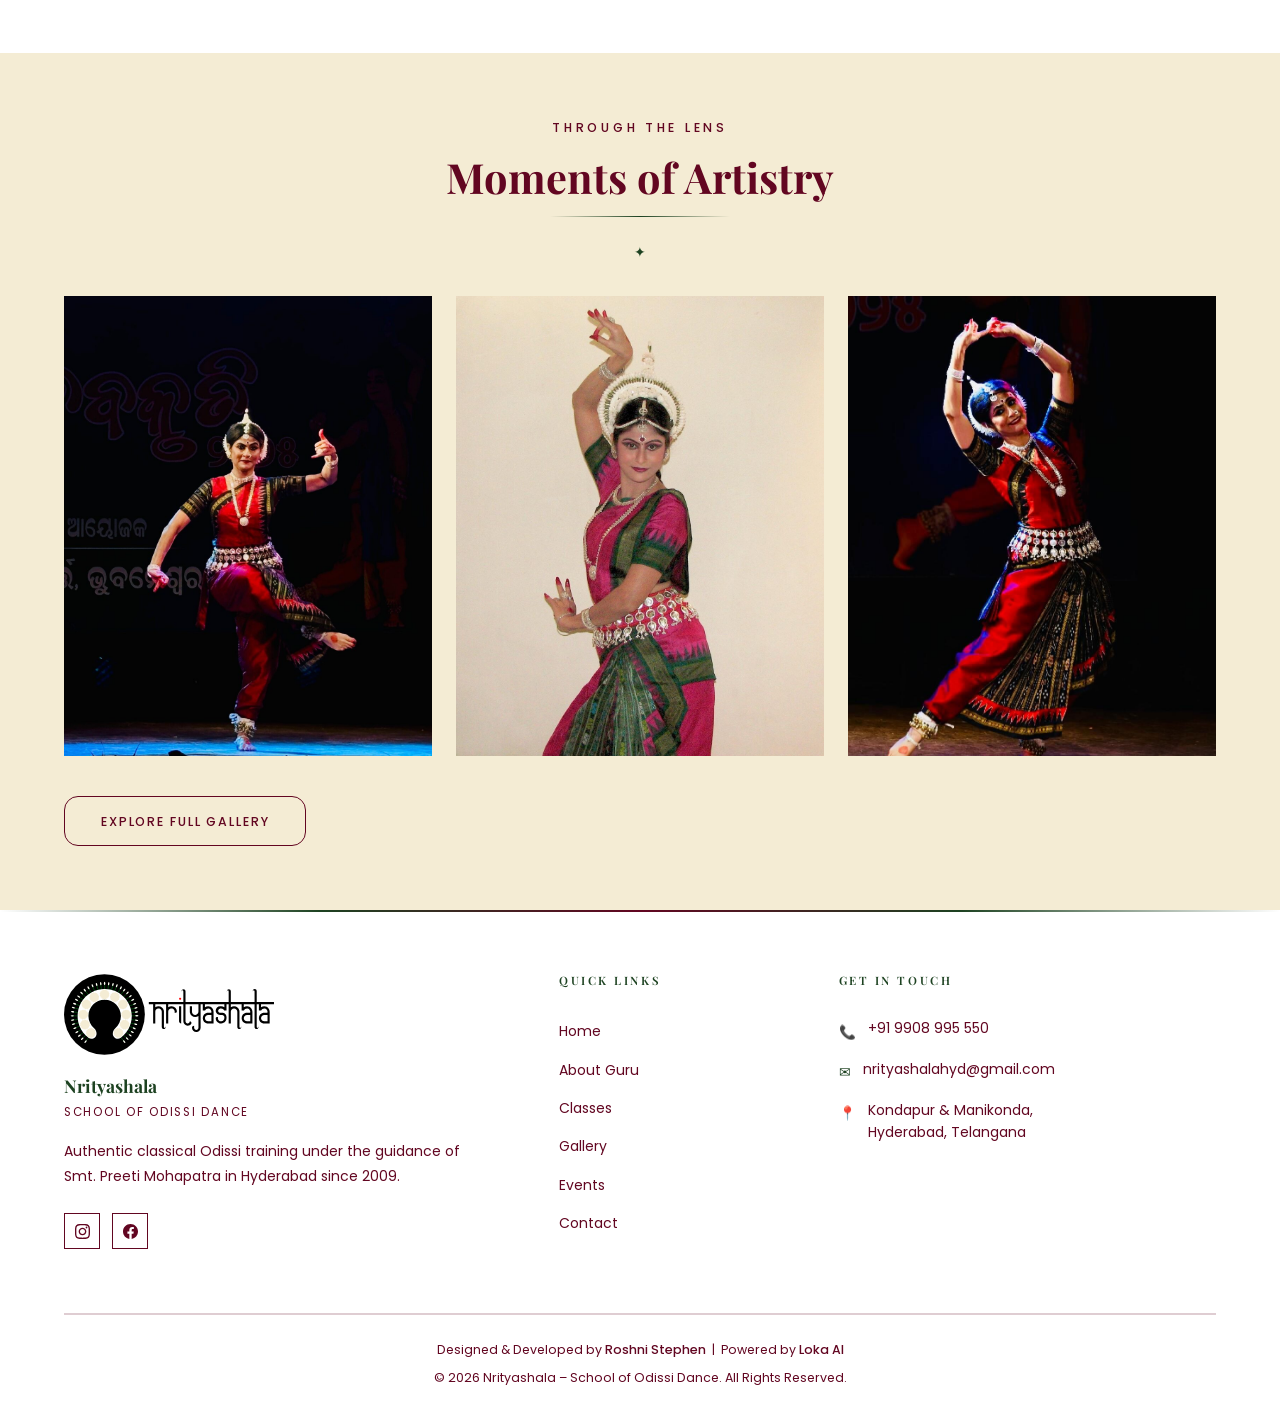
==== commit e001d5e6: "Update contact email to nrityashalahyd@gmail.com Co-Authored-By: Claude Opus 5 <noreply@anthropic.co" ====
--- a/about.html
+++ b/about.html
@@ -247,7 +247,7 @@
           </div>
           <div class="fc-row">
             <span class="fc-icon">✉</span>
-            <a href="mailto:preetimohapatra12@gmail.com">preetimohapatra12@gmail.com</a>
+            <a href="mailto:nrityashalahyd@gmail.com">nrityashalahyd@gmail.com</a>
           </div>
           <div class="fc-row">
             <span class="fc-icon">📍</span>
--- a/assets/css/style.css
+++ b/assets/css/style.css
@@ -13,7 +13,7 @@
   --brand-apricot-white: #F4ECD4;
   --brand-maroon: #620621;
   --brand-black: #000000;
-  --brand-alizarin-red: #EC2027;
+  --brand-alizarin-red: #D4C5A9;
   --brand-myrtle-green: #1D4221;
 
   --maroon: var(--brand-maroon);
@@ -91,8 +91,8 @@
   padding: 0 1.5rem;
 }
 
-.section { padding: 6rem 0; }
-.section-sm { padding: 4rem 0; }
+.section { padding: 4.5rem 0; }
+.section-sm { padding: 3.5rem 0; }
 
 .section-alt { background-color: var(--ivory-dark); }
 .section-dark {
@@ -348,6 +348,7 @@
   align-items: center;
   justify-content: center;
   overflow: hidden;
+  padding-top: clamp(0rem, 5vh, 6rem);
 }
 .hero-bg {
   position: absolute;
@@ -420,7 +421,7 @@
   margin-bottom: 0.5rem;
 }
 .hero-tagline {
-  font-size: 0.72rem;
+  font-size: 0.65rem;
   letter-spacing: 0.25em;
   text-transform: uppercase;
   color: #FFFFFF;
@@ -440,26 +441,30 @@
   background: #FFFFFF;
 }
 .hero-divider-icon { color: #FFFFFF; font-size: 0.85rem; }
-.hero-cta { display: flex; gap: 1rem; justify-content: center; flex-wrap: wrap; }
+.hero-cta { display: flex; gap: 1rem; justify-content: center; flex-wrap: wrap; margin-top: 2rem; }
 .hero-cta .btn-gold {
   background: var(--brand-alizarin-red);
-  color: var(--white);
-  border: 1px solid var(--brand-alizarin-red);
+  color: var(--brand-maroon);
+  border: 2px solid var(--brand-alizarin-red);
+  font-weight: 700;
 }
 .hero-cta .btn-gold:hover {
-  background: var(--brand-white);
-  color: var(--brand-alizarin-red);
-  box-shadow: 0 4px 20px rgba(255,255,255,0.3);
+  background: var(--brand-alizarin-red);
+  color: var(--brand-maroon);
+  box-shadow: 0 4px 20px rgba(98, 6, 33, 0.5);
   transform: translateY(-2px);
 }
 .hero-cta .btn-outline-gold {
   background: transparent;
   color: var(--brand-white);
   border: 2px solid var(--brand-white);
+  font-weight: 700;
 }
 .hero-cta .btn-outline-gold:hover {
-  background: var(--brand-white);
-  color: var(--brand-alizarin-red);
+  background: transparent;
+  color: var(--brand-white);
+  border-color: var(--brand-white);
+  box-shadow: 0 4px 20px rgba(255, 255, 255, 0.3);
   transform: translateY(-2px);
 }
 .cta-buttons { display: flex; gap: 1rem; justify-content: flex-start; flex-wrap: wrap; align-items: center; }
@@ -532,7 +537,7 @@
 .page-header .breadcrumb span { margin: 0 0.5rem; }
 
 /* ===== 7. WELCOME SECTION ===== */
-.welcome-section { padding: 7rem 0; background: var(--ivory); }
+.welcome-section { padding: 5.5rem 0; background: var(--ivory); }
 .welcome-grid {
   display: grid;
   grid-template-columns: 3fr 2fr;
@@ -649,7 +654,7 @@
 }
 
 /* ===== 8. ODISSI INTRO ===== */
-.odissi-section { padding: 7rem 0; background: var(--gold); color: rgba(255,255,255,0.92); position: relative; overflow: hidden; }
+.odissi-section { padding: 5.5rem 0; background: var(--gold); color: rgba(255,255,255,0.92); position: relative; overflow: hidden; }
 .odissi-section .section-subtitle { color: var(--white); }
 .odissi-section::before {
   content: '';
@@ -668,7 +673,7 @@
   display: grid;
   grid-template-columns: repeat(3, 1fr);
   gap: 2rem;
-  margin-top: 4.5rem;
+  margin-top: 3.5rem;
 }
 .odissi-feature {
   padding: 2.25rem 1.5rem;
@@ -687,7 +692,7 @@
 .odissi-feature p { font-size: 0.875rem; color: rgba(250,247,242,0.82); margin: 0; }
 
 /* ===== 9. GURU PREVIEW ===== */
-.guru-preview { padding: 7rem 0; background: var(--ivory); }
+.guru-preview { padding: 5.5rem 0; background: var(--ivory); }
 .guru-preview-grid {
   display: grid;
   grid-template-columns: 5fr 7fr;
@@ -822,7 +827,7 @@
 }
 
 /* ===== 10. GALLERY HIGHLIGHTS (HOME) ===== */
-.gallery-highlights { padding: 7rem 0; background: var(--ivory-dark); }
+.gallery-highlights { padding: 5.5rem 0; background: var(--ivory-dark); }
 .gallery-highlights-grid {
   display: grid;
   grid-template-columns: repeat(4, 1fr);
@@ -862,7 +867,7 @@
 .g-overlay-icon { color: var(--brand-apricot-white); font-size: 1.5rem; }
 
 /* ===== 11. EVENTS HIGHLIGHTS (HOME) ===== */
-.events-highlights { padding: 7rem 0; background: var(--ivory); }
+.events-highlights { padding: 5.5rem 0; background: var(--ivory); }
 .events-hl-grid {
   display: grid;
   grid-template-columns: repeat(3, 1fr);
@@ -908,7 +913,7 @@
 }
 
 /* ===== 12. CONTACT PREVIEW ===== */
-.contact-preview { padding: 7rem 0; background: var(--maroon); }
+.contact-preview { padding: 5.5rem 0; background: var(--maroon); }
 .contact-preview-grid {
   display: grid;
   grid-template-columns: 1fr 1fr;
@@ -958,7 +963,7 @@
 }
 
 /* ===== 13. ABOUT GURU PAGE ===== */
-.about-bio { padding: 6rem 0; background: var(--ivory); }
+.about-bio { padding: 4.5rem 0; background: var(--ivory); }
 .about-bio-grid {
   display: grid;
   grid-template-columns: 2fr 3fr;
@@ -1074,7 +1079,7 @@
 }
 
 /* Guru extra images */
-.guru-gallery { padding: 5rem 0; background: var(--ivory-dark); }
+.guru-gallery { padding: 4rem 0; background: var(--ivory-dark); }
 .guru-imgs-grid {
   display: grid;
   grid-template-columns: repeat(3, 1fr);
@@ -1756,7 +1761,8 @@
 }
 @media (max-width: 768px) {
   :root { --nav-height: 68px; }
-  .section { padding: 4.5rem 0; }
+  .section { padding: 3.5rem 0; }
+  .section-sm { padding: 2.5rem 0; }
   .container { padding: 0 1rem; }
   .navbar { overflow: visible; }
   .navbar-brand { max-width: calc(100% - 4.5rem); }
@@ -1839,7 +1845,9 @@
   .contact-right-box { padding: 2rem; }
   .contact-right-box a { display: block; width: 100%; margin-bottom: 1rem; margin-right: 0; }
   .contact-right-box a:last-child { margin-bottom: 0; }
+  .hero-content { padding-top: 2.5rem; }
   .hero-title { font-size: 2.5rem; }
+  .hero-title span { font-weight: 300; }
   .lightbox-prev { left: 0.5rem; }
   .lightbox-next { right: 0.5rem; }
   .hero-cta { justify-content: center; }
@@ -1847,9 +1855,18 @@
   .cta-buttons { flex-direction: column; align-items: stretch; }
   .cta-buttons .btn { width: 100%; text-align: center; }
   .social-btns { flex-direction: column; }
+  .welcome-section { padding: 4rem 0; }
+  .odissi-section { padding: 4rem 0; }
+  .guru-preview { padding: 4rem 0; }
+  .gallery-highlights { padding: 4rem 0; }
+  .events-highlights { padding: 4rem 0; }
+  .contact-preview { padding: 4rem 0; }
+  .about-bio { padding: 3.5rem 0; }
+  .guru-gallery { padding: 3rem 0; }
 }
 @media (max-width: 480px) {
-  .section { padding: 3.5rem 0; }
+  .section { padding: 3rem 0; }
+  .section-sm { padding: 2rem 0; }
   .navbar-brand img { max-width: 150px; }
   .navbar-brand-name { font-size: 0.9rem; }
   .navbar-brand-tagline { font-size: 0.48rem; letter-spacing: 0.1em; }
@@ -1859,6 +1876,8 @@
   .guru-imgs-grid { grid-template-columns: 1fr; }
   .welcome-stats { grid-template-columns: 1fr; }
   .about-highlights { grid-template-columns: 1fr; }
+  .hero { padding-top: 4.5rem; }
+  .hero-content { padding-top: 0; margin-top: 0; }
   .hero-cta { flex-direction: column; align-items: center; }
   .hero-cta .btn { width: 100%; text-align: center; max-width: 280px; }
   .cta-buttons { flex-direction: column; align-items: stretch; }
